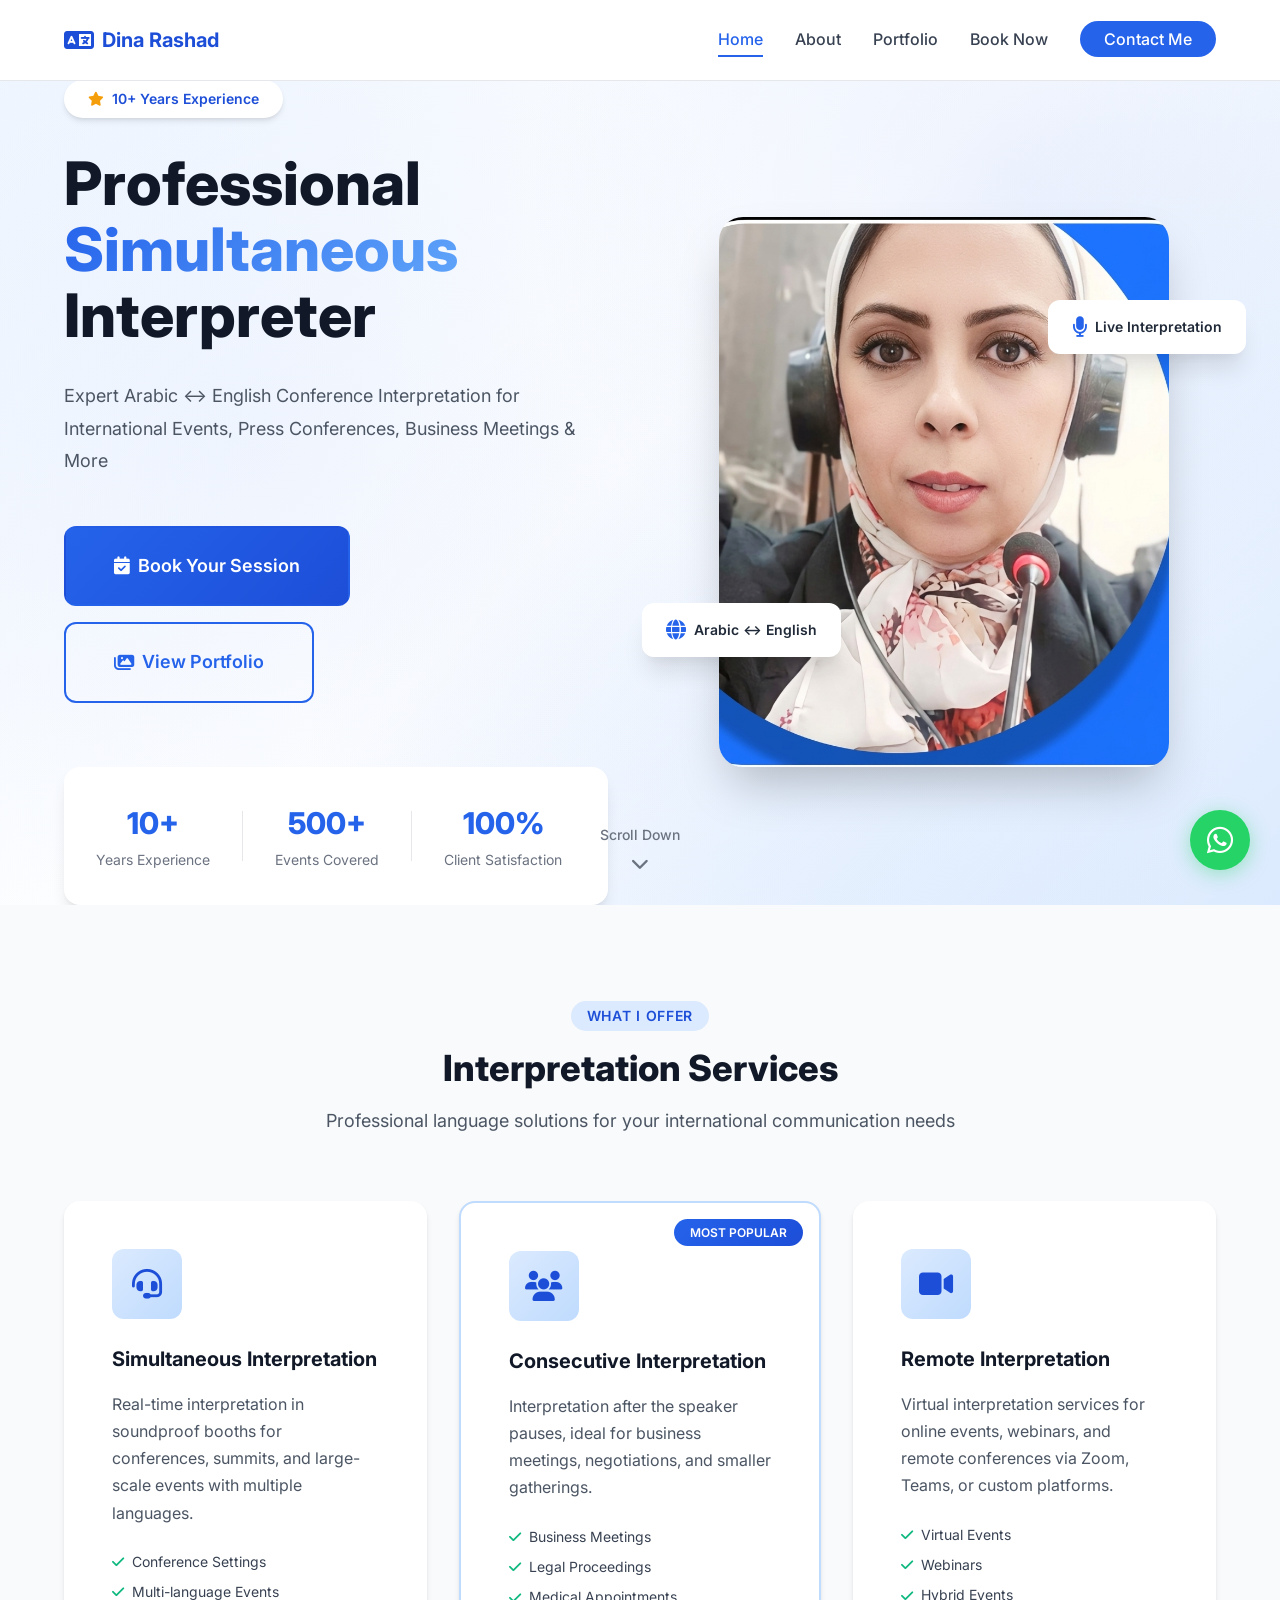
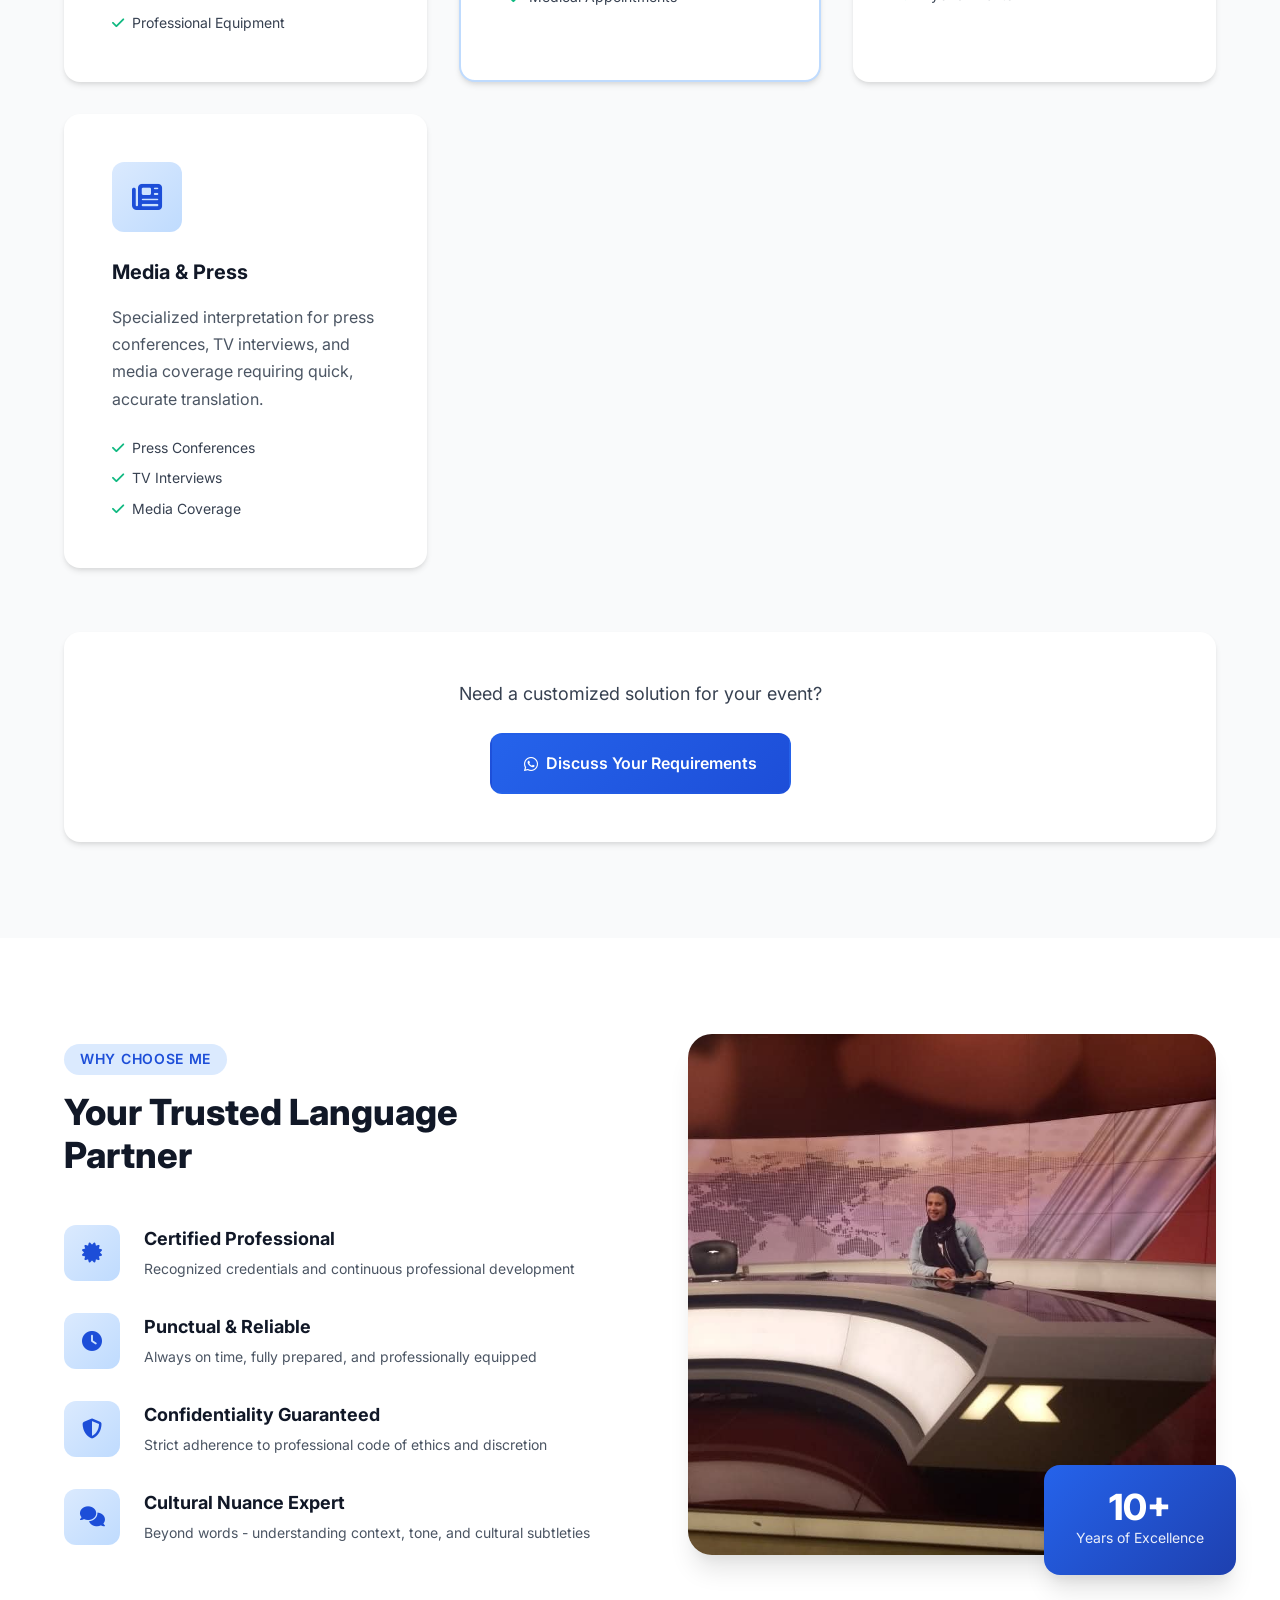
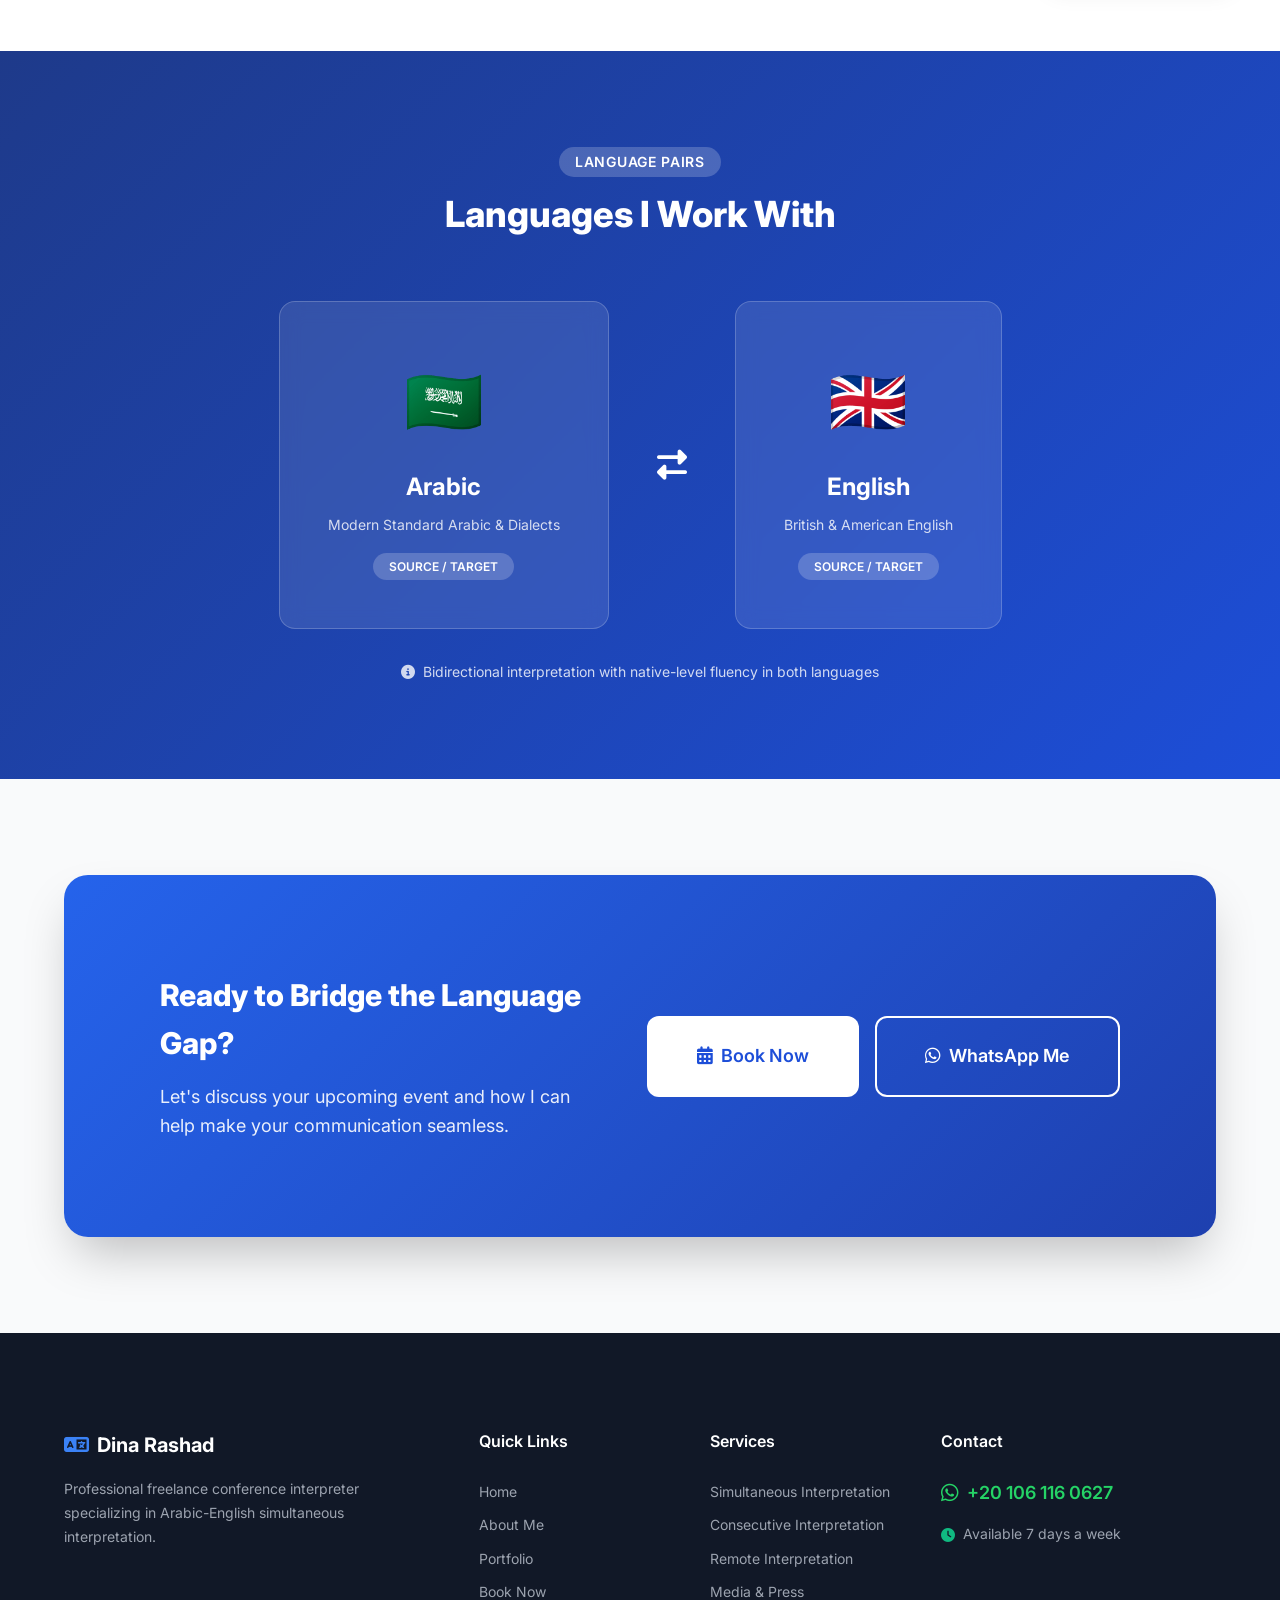
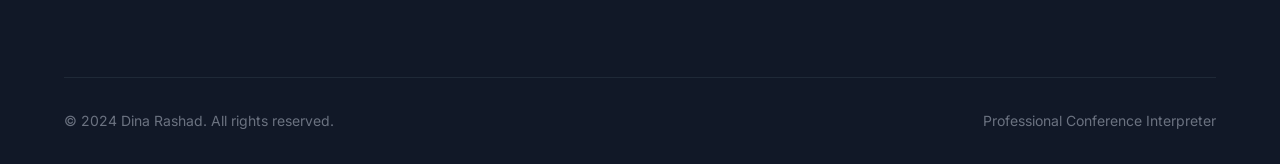
==== index.html @ a6995937 "Update index.html" ====
<!DOCTYPE html>
<html lang="en">
<head>
    <meta charset="UTF-8">
    <meta name="viewport" content="width=device-width, initial-scale=1.0">
    <title>Dina Rashad | Simultaneous Interpreter</title>
    <meta name="description" content="Professional Freelance Conference Interpreter - 10+ Years Experience in Arabic-English Simultaneous Interpretation">
    
    <meta name="theme-color" content="#2563eb">
    <meta name="apple-mobile-web-app-capable" content="yes">
    <meta name="apple-mobile-web-app-status-bar-style" content="black-translucent">
    
    <link rel="icon" type="image/png" sizes="32x32" href="images/profile.jpg">
    <link rel="apple-touch-icon" href="images/profile.jpg">
    
    <link rel="manifest" href="manifest.json">
    
    <link rel="preconnect" href="https://fonts.googleapis.com">
    <link rel="preconnect" href="https://fonts.gstatic.com" crossorigin>
    <link href="https://fonts.googleapis.com/css2?family=Inter:wght@300;400;500;600;700;800&display=swap" rel="stylesheet">
    
    <link rel="stylesheet" href="https://cdnjs.cloudflare.com/ajax/libs/font-awesome/6.4.0/css/all.min.css">
    
    <link rel="stylesheet" href="CSS/style.css">
    <link rel="stylesheet" href="CSS/responsive.css">
    <link rel="stylesheet" href="CSS/animations.css">

    <script>
        if ('serviceWorker' in navigator) {
            window.addEventListener('load', () => {
                navigator.serviceWorker.register('/sw.js')
                    .then(reg => console.log('Service Worker Registered'))
                    .catch(err => console.log('Service Worker Failed', err));
            });
        }
    </script>
</head>
<body>

    <nav class="navbar" id="navbar">
        <div class="container nav-container">
            <a href="index.html" class="nav-logo">
                <i class="fas fa-language"></i>
                <span>Dina Rashad</span>
            </a>
            
            <button class="nav-toggle" id="navToggle" aria-label="Toggle navigation">
                <span></span>
                <span></span>
                <span></span>
            </button>
            
            <ul class="nav-menu" id="navMenu">
                <li><a href="index.html" class="nav-link active">Home</a></li>
                <li><a href="about.html" class="nav-link">About</a></li>
                <li><a href="portfolio.html" class="nav-link">Portfolio</a></li>
                <li><a href="booking.html" class="nav-link">Book Now</a></li>
                <li><a href="contact.html" class="nav-link nav-cta">Contact Me</a></li>
            </ul>
        </div>
    </nav>

    <section class="hero" id="hero">
        <div class="hero-bg-overlay"></div>
        <div class="container hero-container">
            <div class="hero-content">
                <div class="hero-badge animate-fadeInUp">
                    <i class="fas fa-star"></i>
                    <span>10+ Years Experience</span>
                </div>
                
                <h1 class="hero-title animate-fadeInUp delay-1">
                    Professional <span class="highlight">Simultaneous</span> Interpreter
                </h1>
                
                <p class="hero-subtitle animate-fadeInUp delay-2">
                    Expert Arabic ↔ English Conference Interpretation for International Events, 
                    Press Conferences, Business Meetings & More
                </p>
                
                <div class="hero-buttons animate-fadeInUp delay-3">
                    <a href="booking.html" class="btn btn-primary btn-lg">
                        <i class="fas fa-calendar-check"></i>
                        Book Your Session
                    </a>
                    <a href="portfolio.html" class="btn btn-outline btn-lg">
                        <i class="fas fa-images"></i>
                        View Portfolio
                    </a>
                </div>
                
                <div class="hero-stats animate-fadeInUp delay-4">
                    <div class="stat-item">
                        <span class="stat-number">10+</span>
                        <span class="stat-label">Years Experience</span>
                    </div>
                    <div class="stat-divider"></div>
                    <div class="stat-item">
                        <span class="stat-number">500+</span>
                        <span class="stat-label">Events Covered</span>
                    </div>
                    <div class="stat-divider"></div>
                    <div class="stat-item">
                        <span class="stat-number">100%</span>
                        <span class="stat-label">Client Satisfaction</span>
                    </div>
                </div>
            </div>
            
            <div class="hero-image animate-fadeInRight">
                <div class="hero-image-wrapper">
                    <img src="images/profile.jpg" alt="Dina Rashad - Professional Interpreter" loading="eager">
                    <div class="hero-image-border"></div>
                </div>
                
                <div class="floating-card card-1">
                    <i class="fas fa-microphone"></i>
                    <span>Live Interpretation</span>
                </div>
                
                <div class="floating-card card-2">
                    <i class="fas fa-globe"></i>
                    <span>Arabic ↔ English</span>
                </div>
            </div>
        </div>
        
        <div class="hero-scroll-indicator">
            <a href="#services">
                <span>Scroll Down</span>
                <i class="fas fa-chevron-down"></i>
            </a>
        </div>
    </section>

    <section class="section services" id="services">
        <div class="container">
            <div class="section-header">
                <span class="section-tag">What I Offer</span>
                <h2 class="section-title">Interpretation Services</h2>
                <p class="section-subtitle">Professional language solutions for your international communication needs</p>
            </div>
            
            <div class="services-grid">
                <div class="service-card">
                    <div class="service-icon">
                        <i class="fas fa-headset"></i>
                    </div>
                    <h3 class="service-title">Simultaneous Interpretation</h3>
                    <p class="service-description">
                        Real-time interpretation in soundproof booths for conferences, 
                        summits, and large-scale events with multiple languages.
                    </p>
                    <ul class="service-features">
                        <li><i class="fas fa-check"></i> Conference Settings</li>
                        <li><i class="fas fa-check"></i> Multi-language Events</li>
                        <li><i class="fas fa-check"></i> Professional Equipment</li>
                    </ul>
                </div>
                
                <div class="service-card featured">
                    <div class="featured-badge">Most Popular</div>
                    <div class="service-icon">
                        <i class="fas fa-users"></i>
                    </div>
                    <h3 class="service-title">Consecutive Interpretation</h3>
                    <p class="service-description">
                        Interpretation after the speaker pauses, ideal for business meetings, 
                        negotiations, and smaller gatherings.
                    </p>
                    <ul class="service-features">
                        <li><i class="fas fa-check"></i> Business Meetings</li>
                        <li><i class="fas fa-check"></i> Legal Proceedings</li>
                        <li><i class="fas fa-check"></i> Medical Appointments</li>
                    </ul>
                </div>
                
                <div class="service-card">
                    <div class="service-icon">
                        <i class="fas fa-video"></i>
                    </div>
                    <h3 class="service-title">Remote Interpretation</h3>
                    <p class="service-description">
                        Virtual interpretation services for online events, webinars, 
                        and remote conferences via Zoom, Teams, or custom platforms.
                    </p>
                    <ul class="service-features">
                        <li><i class="fas fa-check"></i> Virtual Events</li>
                        <li><i class="fas fa-check"></i> Webinars</li>
                        <li><i class="fas fa-check"></i> Hybrid Events</li>
                    </ul>
                </div>
                
                <div class="service-card">
                    <div class="service-icon">
                        <i class="fas fa-newspaper"></i>
                    </div>
                    <h3 class="service-title">Media & Press</h3>
                    <p class="service-description">
                        Specialized interpretation for press conferences, TV interviews, 
                        and media coverage requiring quick, accurate translation.
                    </p>
                    <ul class="service-features">
                        <li><i class="fas fa-check"></i> Press Conferences</li>
                        <li><i class="fas fa-check"></i> TV Interviews</li>
                        <li><i class="fas fa-check"></i> Media Coverage</li>
                    </ul>
                </div>
            </div>
            
            <div class="services-cta">
                <p>Need a customized solution for your event?</p>
                <a href="contact.html" class="btn btn-primary">
                    <i class="fab fa-whatsapp"></i>
                    Discuss Your Requirements
                </a>
            </div>
        </div>
    </section>

    <section class="section why-me">
        <div class="container">
            <div class="why-me-grid">
                <div class="why-me-content">
                    <span class="section-tag">Why Choose Me</span>
                    <h2 class="section-title text-left">Your Trusted Language Partner</h2>
                    
                    <div class="why-me-features">
                        <div class="feature-item">
                            <div class="feature-icon">
                                <i class="fas fa-certificate"></i>
                            </div>
                            <div class="feature-text">
                                <h4>Certified Professional</h4>
                                <p>Recognized credentials and continuous professional development</p>
                            </div>
                        </div>
                        
                        <div class="feature-item">
                            <div class="feature-icon">
                                <i class="fas fa-clock"></i>
                            </div>
                            <div class="feature-text">
                                <h4>Punctual & Reliable</h4>
                                <p>Always on time, fully prepared, and professionally equipped</p>
                            </div>
                        </div>
                        
                        <div class="feature-item">
                            <div class="feature-icon">
                                <i class="fas fa-shield-alt"></i>
                            </div>
                            <div class="feature-text">
                                <h4>Confidentiality Guaranteed</h4>
                                <p>Strict adherence to professional code of ethics and discretion</p>
                            </div>
                        </div>
                        
                        <div class="feature-item">
                            <div class="feature-icon">
                                <i class="fas fa-comments"></i>
                            </div>
                            <div class="feature-text">
                                <h4>Cultural Nuance Expert</h4>
                                <p>Beyond words - understanding context, tone, and cultural subtleties</p>
                            </div>
                        </div>
                    </div>
                </div>
                
                <div class="why-me-image">
                    <img src="images/hero-bg.jpg" alt="Professional interpretation in action" loading="lazy">
                    <div class="experience-badge">
                        <span class="years">10+</span>
                        <span class="text">Years of Excellence</span>
                    </div>
                </div>
            </div>
        </div>
    </section>

    <section class="section languages">
        <div class="container">
            <div class="section-header">
                <span class="section-tag">Language Pairs</span>
                <h2 class="section-title">Languages I Work With</h2>
            </div>
            
            <div class="languages-showcase">
                <div class="language-card primary">
                    <div class="language-flag">🇸🇦</div>
                    <h3>Arabic</h3>
                    <p>Modern Standard Arabic & Dialects</p>
                    <span class="language-direction">Source / Target</span>
                </div>
                
                <div class="language-arrow">
                    <i class="fas fa-exchange-alt"></i>
                </div>
                
                <div class="language-card secondary">
                    <div class="language-flag">🇬🇧</div>
                    <h3>English</h3>
                    <p>British & American English</p>
                    <span class="language-direction">Source / Target</span>
                </div>
            </div>
            
            <p class="languages-note">
                <i class="fas fa-info-circle"></i>
                Bidirectional interpretation with native-level fluency in both languages
            </p>
        </div>
    </section>

    <section class="section cta-section">
        <div class="container">
            <div class="cta-box">
                <div class="cta-content">
                    <h2>Ready to Bridge the Language Gap?</h2>
                    <p>Let's discuss your upcoming event and how I can help make your communication seamless.</p>
                </div>
                <div class="cta-buttons">
                    <a href="booking.html" class="btn btn-white btn-lg">
                        <i class="fas fa-calendar-alt"></i>
                        Book Now
                    </a>
                    <a href="https://wa.me/201011160627" class="btn btn-outline-white btn-lg" target="_blank" rel="noopener">
                        <i class="fab fa-whatsapp"></i>
                        WhatsApp Me
                    </a>
                </div>
            </div>
        </div>
    </section>

    <footer class="footer">
        <div class="container">
            <div class="footer-grid">
                <div class="footer-brand">
                    <a href="index.html" class="footer-logo">
                        <i class="fas fa-language"></i>
                        <span>Dina Rashad</span>
                    </a>
                    <p class="footer-description">
                        Professional freelance conference interpreter specializing in 
                        Arabic-English simultaneous interpretation.
                    </p>
                </div>
                
                <div class="footer-links">
                    <h4>Quick Links</h4>
                    <ul>
                        <li><a href="index.html">Home</a></li>
                        <li><a href="about.html">About Me</a></li>
                        <li><a href="portfolio.html">Portfolio</a></li>
                        <li><a href="booking.html">Book Now</a></li>
                        <li>
                            <button id="pwa-install-btn" style="display:none; cursor:pointer; background:none; border:none; color:inherit; font:inherit; padding:0; text-align:left;">
                                <i class="fas fa-download"></i> تثبيت التطبيق
                            </button>
                        </li>
                    </ul>
                </div>

                <div class="footer-services">
                    <h4>Services</h4>
                    <ul>
                        <li><a href="booking.html">Simultaneous Interpretation</a></li>
                        <li><a href="booking.html">Consecutive Interpretation</a></li>
                        <li><a href="booking.html">Remote Interpretation</a></li>
                        <li><a href="booking.html">Media & Press</a></li>
                    </ul>
                </div>
                
                <div class="footer-contact">
                    <h4>Contact</h4>
                    <a href="https://wa.me/201011160627" class="footer-whatsapp" target="_blank" rel="noopener">
                        <i class="fab fa-whatsapp"></i>
                        <span>+20 106 116 0627</span>
                    </a>
                    <p class="availability">
                        <i class="fas fa-clock"></i>
                        Available 7 days a week
                    </p>
                </div>
            </div>
            
            <div class="footer-bottom">
                <p>&copy; 2024 Dina Rashad. All rights reserved.</p>
                <p class="footer-credit">Professional Conference Interpreter</p>
            </div>
        </div>
    </footer>

    <a href="https://wa.me/201011160627?text=Hi%20Dina%2C%20I'm%20interested%20in%20your%20interpretation%20services" 
       class="whatsapp-float" 
       target="_blank" 
       rel="noopener"
       aria-label="Contact on WhatsApp">
         <i class="fab fa-whatsapp"></i>
    </a>

    <script src="Js/main.js"></script>
    <script src="Js/pwa.js"></script>
    
    <script>
        let deferredPrompt;
        const installBtn = document.getElementById('pwa-install-btn');

        window.addEventListener('beforeinstallprompt', (e) => {
            // منع ظهور الرسالة التلقائية
            e.preventDefault();
            deferredPrompt = e;
            // إظهار زرار التثبيت في الفوتر
            if (installBtn) {
                installBtn.style.display = 'block';
            }
        });

        if (installBtn) {
            installBtn.addEventListener('click', async () => {
                if (deferredPrompt) {
                    deferredPrompt.prompt();
                    const { outcome } = await deferredPrompt.userChoice;
                    console.log(`User response: ${outcome}`);
                    deferredPrompt = null;
                    installBtn.style.display = 'none';
                }
            });
        }

        // إخفاء الزرار لو تم تثبيت التطبيق بالفعل
        window.addEventListener('appinstalled', () => {
            if (installBtn) installBtn.style.display = 'none';
            deferredPrompt = null;
        });
    </script>
</body>
</html>
---- CSS/style.css ----
/* ===================================
   DINA RASHAD - INTERPRETER PWA
   Main Stylesheet
   =================================== */

/* ---------- CSS Variables ---------- */
:root {
    /* Primary Colors */
    --primary-50: #eff6ff;
    --primary-100: #dbeafe;
    --primary-200: #bfdbfe;
    --primary-300: #93c5fd;
    --primary-400: #60a5fa;
    --primary-500: #3b82f6;
    --primary-600: #2563eb;
    --primary-700: #1d4ed8;
    --primary-800: #1e40af;
    --primary-900: #1e3a8a;
    
    /* Neutral Colors */
    --white: #ffffff;
    --gray-50: #f9fafb;
    --gray-100: #f3f4f6;
    --gray-200: #e5e7eb;
    --gray-300: #d1d5db;
    --gray-400: #9ca3af;
    --gray-500: #6b7280;
    --gray-600: #4b5563;
    --gray-700: #374151;
    --gray-800: #1f2937;
    --gray-900: #111827;
    
    /* Accent Colors */
    --success: #10b981;
    --warning: #f59e0b;
    --error: #ef4444;
    --whatsapp: #25D366;
    
    /* Typography */
    --font-family: 'Inter', -apple-system, BlinkMacSystemFont, 'Segoe UI', Roboto, sans-serif;
    --font-size-xs: 0.75rem;
    --font-size-sm: 0.875rem;
    --font-size-base: 1rem;
    --font-size-lg: 1.125rem;
    --font-size-xl: 1.25rem;
    --font-size-2xl: 1.5rem;
    --font-size-3xl: 1.875rem;
    --font-size-4xl: 2.25rem;
    --font-size-5xl: 3rem;
    --font-size-6xl: 3.75rem;
    
    /* Spacing */
    --spacing-xs: 0.25rem;
    --spacing-sm: 0.5rem;
    --spacing-md: 1rem;
    --spacing-lg: 1.5rem;
    --spacing-xl: 2rem;
    --spacing-2xl: 3rem;
    --spacing-3xl: 4rem;
    --spacing-4xl: 6rem;
    
    /* Border Radius */
    --radius-sm: 0.25rem;
    --radius-md: 0.5rem;
    --radius-lg: 0.75rem;
    --radius-xl: 1rem;
    --radius-2xl: 1.5rem;
    --radius-full: 9999px;
    
    /* Shadows */
    --shadow-sm: 0 1px 2px 0 rgba(0, 0, 0, 0.05);
    --shadow-md: 0 4px 6px -1px rgba(0, 0, 0, 0.1), 0 2px 4px -1px rgba(0, 0, 0, 0.06);
    --shadow-lg: 0 10px 15px -3px rgba(0, 0, 0, 0.1), 0 4px 6px -2px rgba(0, 0, 0, 0.05);
    --shadow-xl: 0 20px 25px -5px rgba(0, 0, 0, 0.1), 0 10px 10px -5px rgba(0, 0, 0, 0.04);
    --shadow-2xl: 0 25px 50px -12px rgba(0, 0, 0, 0.25);
    
    /* Transitions */
    --transition-fast: 150ms ease;
    --transition-base: 300ms ease;
    --transition-slow: 500ms ease;
}

/* ---------- Reset & Base Styles ---------- */
*,
*::before,
*::after {
    margin: 0;
    padding: 0;
    box-sizing: border-box;
}

html {
    scroll-behavior: smooth;
    font-size: 16px;
    -webkit-text-size-adjust: 100%;
}

body {
    font-family: var(--font-family);
    font-size: var(--font-size-base);
    line-height: 1.6;
    color: var(--gray-800);
    background-color: var(--white);
    overflow-x: hidden;
    -webkit-font-smoothing: antialiased;
    -moz-osx-font-smoothing: grayscale;
}

img {
    max-width: 100%;
    height: auto;
    display: block;
}

a {
    text-decoration: none;
    color: inherit;
    transition: color var(--transition-fast);
}

ul, ol {
    list-style: none;
}

button {
    font-family: inherit;
    cursor: pointer;
    border: none;
    background: none;
}

/* ---------- Container ---------- */
.container {
    width: 100%;
    max-width: 1200px;
    margin: 0 auto;
    padding: 0 var(--spacing-lg);
}

/* ---------- Section Base ---------- */
.section {
    padding: var(--spacing-4xl) 0;
}

.section-header {
    text-align: center;
    max-width: 700px;
    margin: 0 auto var(--spacing-3xl);
}

.section-tag {
    display: inline-block;
    background: var(--primary-100);
    color: var(--primary-700);
    padding: var(--spacing-xs) var(--spacing-md);
    border-radius: var(--radius-full);
    font-size: var(--font-size-sm);
    font-weight: 600;
    text-transform: uppercase;
    letter-spacing: 0.05em;
    margin-bottom: var(--spacing-md);
}

.section-title {
    font-size: var(--font-size-4xl);
    font-weight: 800;
    color: var(--gray-900);
    line-height: 1.2;
    margin-bottom: var(--spacing-md);
}

.section-subtitle {
    font-size: var(--font-size-lg);
    color: var(--gray-600);
    line-height: 1.7;
}

.section-title.text-left {
    text-align: left;
}

/* ---------- Buttons ---------- */
.btn {
    display: inline-flex;
    align-items: center;
    justify-content: center;
    gap: var(--spacing-sm);
    padding: var(--spacing-md) var(--spacing-xl);
    border-radius: var(--radius-lg);
    font-weight: 600;
    font-size: var(--font-size-base);
    transition: all var(--transition-base);
    cursor: pointer;
    border: 2px solid transparent;
}

.btn:hover {
    transform: translateY(-2px);
    box-shadow: var(--shadow-lg);
}

.btn-primary {
    background: linear-gradient(135deg, var(--primary-600), var(--primary-700));
    color: var(--white);
}

.btn-primary:hover {
    background: linear-gradient(135deg, var(--primary-700), var(--primary-800));
}

.btn-outline {
    background: transparent;
    border-color: var(--primary-600);
    color: var(--primary-600);
}

.btn-outline:hover {
    background: var(--primary-600);
    color: var(--white);
}

.btn-white {
    background: var(--white);
    color: var(--primary-700);
}

.btn-white:hover {
    background: var(--gray-50);
}

.btn-outline-white {
    background: transparent;
    border-color: var(--white);
    color: var(--white);
}

.btn-outline-white:hover {
    background: var(--white);
    color: var(--primary-700);
}

.btn-lg {
    padding: var(--spacing-lg) var(--spacing-2xl);
    font-size: var(--font-size-lg);
}

/* ===================================
   NAVIGATION
   =================================== */
.navbar {
    position: fixed;
    top: 0;
    left: 0;
    right: 0;
    z-index: 1000;
    background: rgba(255, 255, 255, 0.95);
    backdrop-filter: blur(10px);
    border-bottom: 1px solid var(--gray-200);
    transition: all var(--transition-base);
}

.navbar.scrolled {
    box-shadow: var(--shadow-md);
}

.nav-container {
    display: flex;
    align-items: center;
    justify-content: space-between;
    height: 80px;
}

.nav-logo {
    display: flex;
    align-items: center;
    gap: var(--spacing-sm);
    font-size: var(--font-size-xl);
    font-weight: 700;
    color: var(--primary-700);
}

.nav-logo i {
    font-size: var(--font-size-2xl);
}

.nav-menu {
    display: flex;
    align-items: center;
    gap: var(--spacing-xl);
}

.nav-link {
    font-weight: 500;
    color: var(--gray-700);
    position: relative;
    padding: var(--spacing-sm) 0;
}

.nav-link::after {
    content: '';
    position: absolute;
    bottom: 0;
    left: 0;
    width: 0;
    height: 2px;
    background: var(--primary-600);
    transition: width var(--transition-base);
}

.nav-link:hover,
.nav-link.active {
    color: var(--primary-600);
}

.nav-link:hover::after,
.nav-link.active::after {
    width: 100%;
}

.nav-cta {
    background: var(--primary-600);
    color: var(--white) !important;
    padding: var(--spacing-sm) var(--spacing-lg);
    border-radius: var(--radius-full);
}

.nav-cta::after {
    display: none;
}

.nav-cta:hover {
    background: var(--primary-700);
}

.nav-toggle {
    display: none;
    flex-direction: column;
    gap: 5px;
    padding: var(--spacing-sm);
}

.nav-toggle span {
    width: 25px;
    height: 3px;
    background: var(--gray-800);
    border-radius: var(--radius-full);
    transition: all var(--transition-base);
}

/* ===================================
   HERO SECTION
   =================================== */
.hero {
    position: relative;
    min-height: 100vh;
    display: flex;
    align-items: center;
    padding-top: 80px;
    background: linear-gradient(135deg, var(--primary-50) 0%, var(--white) 50%, var(--primary-100) 100%);
    overflow: hidden;
}

.hero-bg-overlay {
    position: absolute;
    top: 0;
    left: 0;
    right: 0;
    bottom: 0;
    background: 
        radial-gradient(circle at 20% 50%, rgba(37, 99, 235, 0.05) 0%, transparent 50%),
        radial-gradient(circle at 80% 20%, rgba(37, 99, 235, 0.08) 0%, transparent 40%),
        radial-gradient(circle at 60% 80%, rgba(59, 130, 246, 0.05) 0%, transparent 45%);
    pointer-events: none;
}

.hero-container {
    display: grid;
    grid-template-columns: 1fr 1fr;
    gap: var(--spacing-3xl);
    align-items: center;
    position: relative;
    z-index: 1;
}

.hero-badge {
    display: inline-flex;
    align-items: center;
    gap: var(--spacing-sm);
    background: var(--white);
    padding: var(--spacing-sm) var(--spacing-lg);
    border-radius: var(--radius-full);
    box-shadow: var(--shadow-md);
    font-size: var(--font-size-sm);
    font-weight: 600;
    color: var(--primary-700);
    margin-bottom: var(--spacing-xl);
}

.hero-badge i {
    color: var(--warning);
}

.hero-title {
    font-size: clamp(2.5rem, 5vw, var(--font-size-6xl));
    font-weight: 800;
    line-height: 1.1;
    color: var(--gray-900);
    margin-bottom: var(--spacing-xl);
}

.hero-title .highlight {
    background: linear-gradient(135deg, var(--primary-600), var(--primary-400));
    -webkit-background-clip: text;
    -webkit-text-fill-color: transparent;
    background-clip: text;
}

.hero-subtitle {
    font-size: var(--font-size-lg);
    color: var(--gray-600);
    line-height: 1.8;
    margin-bottom: var(--spacing-2xl);
    max-width: 540px;
}

.hero-buttons {
    display: flex;
    gap: var(--spacing-md);
    margin-bottom: var(--spacing-3xl);
    flex-wrap: wrap;
}

.hero-stats {
    display: flex;
    align-items: center;
    gap: var(--spacing-xl);
    padding: var(--spacing-xl);
    background: var(--white);
    border-radius: var(--radius-xl);
    box-shadow: var(--shadow-lg);
}

.stat-item {
    text-align: center;
}

.stat-number {
    display: block;
    font-size: var(--font-size-3xl);
    font-weight: 800;
    color: var(--primary-600);
}

.stat-label {
    font-size: var(--font-size-sm);
    color: var(--gray-500);
}

.stat-divider {
    width: 1px;
    height: 50px;
    background: var(--gray-200);
}

/* Hero Image */
.hero-image {
    position: relative;
    display: flex;
    justify-content: center;
}

.hero-image-wrapper {
    position: relative;
    width: 450px;
    height: 550px;
    border-radius: var(--radius-2xl);
    overflow: hidden;
    box-shadow: var(--shadow-2xl);
}

.hero-image-wrapper img {
    width: 100%;
    height: 100%;
    object-fit: cover;
}

.hero-image-border {
    position: absolute;
    top: 20px;
    left: 20px;
    right: -20px;
    bottom: -20px;
    border: 3px solid var(--primary-200);
    border-radius: var(--radius-2xl);
    z-index: -1;
}

.floating-card {
    position: absolute;
    background: var(--white);
    padding: var(--spacing-md) var(--spacing-lg);
    border-radius: var(--radius-lg);
    box-shadow: var(--shadow-xl);
    display: flex;
    align-items: center;
    gap: var(--spacing-sm);
    font-weight: 600;
    font-size: var(--font-size-sm);
    animation: float 3s ease-in-out infinite;
}

.floating-card i {
    font-size: var(--font-size-xl);
    color: var(--primary-600);
}

.card-1 {
    top: 15%;
    right: -30px;
    animation-delay: 0s;
}

.card-2 {
    bottom: 20%;
    left: -30px;
    animation-delay: 1.5s;
}

@keyframes float {
    0%, 100% { transform: translateY(0); }
    50% { transform: translateY(-15px); }
}

/* Hero Scroll Indicator */
.hero-scroll-indicator {
    position: absolute;
    bottom: var(--spacing-xl);
    left: 50%;
    transform: translateX(-50%);
    z-index: 2;
}

.hero-scroll-indicator a {
    display: flex;
    flex-direction: column;
    align-items: center;
    gap: var(--spacing-sm);
    color: var(--gray-500);
    font-size: var(--font-size-sm);
    font-weight: 500;
    animation: bounce 2s infinite;
}

.hero-scroll-indicator i {
    font-size: var(--font-size-lg);
}

@keyframes bounce {
    0%, 20%, 50%, 80%, 100% { transform: translateY(0); }
    40% { transform: translateY(-10px); }
    60% { transform: translateY(-5px); }
}

/* ===================================
   SERVICES SECTION
   =================================== */
.services {
    background: var(--gray-50);
}

.services-grid {
    display: grid;
    grid-template-columns: repeat(auto-fit, minmax(280px, 1fr));
    gap: var(--spacing-xl);
    margin-bottom: var(--spacing-3xl);
}

.service-card {
    background: var(--white);
    padding: var(--spacing-2xl);
    border-radius: var(--radius-xl);
    box-shadow: var(--shadow-md);
    transition: all var(--transition-base);
    position: relative;
    overflow: hidden;
}

.service-card::before {
    content: '';
    position: absolute;
    top: 0;
    left: 0;
    right: 0;
    height: 4px;
    background: linear-gradient(90deg, var(--primary-500), var(--primary-700));
    transform: scaleX(0);
    transform-origin: left;
    transition: transform var(--transition-base);
}

.service-card:hover {
    transform: translateY(-8px);
    box-shadow: var(--shadow-xl);
}

.service-card:hover::before {
    transform: scaleX(1);
}

.service-card.featured {
    border: 2px solid var(--primary-200);
}

.featured-badge {
    position: absolute;
    top: var(--spacing-md);
    right: var(--spacing-md);
    background: linear-gradient(135deg, var(--primary-600), var(--primary-700));
    color: var(--white);
    padding: var(--spacing-xs) var(--spacing-md);
    border-radius: var(--radius-full);
    font-size: var(--font-size-xs);
    font-weight: 600;
    text-transform: uppercase;
}

.service-icon {
    width: 70px;
    height: 70px;
    background: linear-gradient(135deg, var(--primary-100), var(--primary-200));
    border-radius: var(--radius-lg);
    display: flex;
    align-items: center;
    justify-content: center;
    margin-bottom: var(--spacing-lg);
}

.service-icon i {
    font-size: var(--font-size-3xl);
    color: var(--primary-700);
}

.service-title {
    font-size: var(--font-size-xl);
    font-weight: 700;
    color: var(--gray-900);
    margin-bottom: var(--spacing-md);
}

.service-description {
    color: var(--gray-600);
    margin-bottom: var(--spacing-lg);
    line-height: 1.7;
}

.service-features {
    display: flex;
    flex-direction: column;
    gap: var(--spacing-sm);
}

.service-features li {
    display: flex;
    align-items: center;
    gap: var(--spacing-sm);
    color: var(--gray-700);
    font-size: var(--font-size-sm);
}

.service-features li i {
    color: var(--success);
    font-size: var(--font-size-sm);
}

.services-cta {
    text-align: center;
    padding: var(--spacing-2xl);
    background: var(--white);
    border-radius: var(--radius-xl);
    box-shadow: var(--shadow-md);
}

.services-cta p {
    font-size: var(--font-size-lg);
    color: var(--gray-700);
    margin-bottom: var(--spacing-lg);
}

/* ===================================
   WHY CHOOSE ME SECTION
   =================================== */
.why-me {
    background: var(--white);
}

.why-me-grid {
    display: grid;
    grid-template-columns: 1fr 1fr;
    gap: var(--spacing-4xl);
    align-items: center;
}

.why-me-features {
    display: flex;
    flex-direction: column;
    gap: var(--spacing-xl);
    margin-top: var(--spacing-2xl);
}

.feature-item {
    display: flex;
    gap: var(--spacing-lg);
    align-items: flex-start;
}

.feature-icon {
    width: 56px;
    height: 56px;
    min-width: 56px;
    background: linear-gradient(135deg, var(--primary-100), var(--primary-200));
    border-radius: var(--radius-lg);
    display: flex;
    align-items: center;
    justify-content: center;
}

.feature-icon i {
    font-size: var(--font-size-xl);
    color: var(--primary-700);
}

.feature-text h4 {
    font-size: var(--font-size-lg);
    font-weight: 700;
    color: var(--gray-900);
    margin-bottom: var(--spacing-xs);
}

.feature-text p {
    color: var(--gray-600);
    font-size: var(--font-size-sm);
}

.why-me-image {
    position: relative;
}

.why-me-image img {
    border-radius: var(--radius-2xl);
    box-shadow: var(--shadow-xl);
}

.experience-badge {
    position: absolute;
    bottom: -20px;
    right: -20px;
    background: linear-gradient(135deg, var(--primary-600), var(--primary-800));
    color: var(--white);
    padding: var(--spacing-lg) var(--spacing-xl);
    border-radius: var(--radius-xl);
    text-align: center;
    box-shadow: var(--shadow-xl);
}

.experience-badge .years {
    display: block;
    font-size: var(--font-size-4xl);
    font-weight: 800;
    line-height: 1;
}

.experience-badge .text {
    font-size: var(--font-size-sm);
    opacity: 0.9;
}

/* ===================================
   LANGUAGES SECTION
   =================================== */
.languages {
    background: linear-gradient(135deg, var(--primary-900), var(--primary-700));
    color: var(--white);
}

.languages .section-tag {
    background: rgba(255, 255, 255, 0.2);
    color: var(--white);
}

.languages .section-title {
    color: var(--white);
}

.languages-showcase {
    display: flex;
    align-items: center;
    justify-content: center;
    gap: var(--spacing-2xl);
    margin-bottom: var(--spacing-xl);
    flex-wrap: wrap;
}

.language-card {
    background: rgba(255, 255, 255, 0.1);
    backdrop-filter: blur(10px);
    border: 1px solid rgba(255, 255, 255, 0.2);
    padding: var(--spacing-2xl);
    border-radius: var(--radius-xl);
    text-align: center;
    min-width: 220px;
    transition: all var(--transition-base);
}

.language-card:hover {
    background: rgba(255, 255, 255, 0.15);
    transform: translateY(-5px);
}

.language-flag {
    font-size: 4rem;
    margin-bottom: var(--spacing-md);
}

.language-card h3 {
    font-size: var(--font-size-2xl);
    font-weight: 700;
    margin-bottom: var(--spacing-sm);
}

.language-card p {
    opacity: 0.8;
    font-size: var(--font-size-sm);
    margin-bottom: var(--spacing-md);
}

.language-direction {
    display: inline-block;
    background: rgba(255, 255, 255, 0.2);
    padding: var(--spacing-xs) var(--spacing-md);
    border-radius: var(--radius-full);
    font-size: var(--font-size-xs);
    font-weight: 600;
    text-transform: uppercase;
}

.language-arrow {
    font-size: var(--font-size-3xl);
    color: var(--white);
    animation: pulse 2s infinite;
}

@keyframes pulse {
    0%, 100% { opacity: 1; transform: scale(1); }
    50% { opacity: 0.7; transform: scale(1.1); }
}

.languages-note {
    text-align: center;
    opacity: 0.8;
    font-size: var(--font-size-sm);
    display: flex;
    align-items: center;
    justify-content: center;
    gap: var(--spacing-sm);
}

/* ===================================
   CTA SECTION
   =================================== */
.cta-section {
    background: var(--gray-50);
}

.cta-box {
    background: linear-gradient(135deg, var(--primary-600), var(--primary-800));
    border-radius: var(--radius-2xl);
    padding: var(--spacing-4xl);
    display: flex;
    align-items: center;
    justify-content: space-between;
    gap: var(--spacing-2xl);
    box-shadow: var(--shadow-2xl);
}

.cta-content h2 {
    font-size: var(--font-size-3xl);
    font-weight: 800;
    color: var(--white);
    margin-bottom: var(--spacing-md);
}

.cta-content p {
    color: rgba(255, 255, 255, 0.9);
    font-size: var(--font-size-lg);
}

.cta-buttons {
    display: flex;
    gap: var(--spacing-md);
    flex-shrink: 0;
}

/* ===================================
   RECOMMENDATIONS SECTION
   =================================== */
.recommendations-section { 
    margin-bottom: var(--spacing-2xl); 
}

.recommendations-section h3 {
    font-size: var(--font-size-2xl);
    font-weight: 700;
    color: var(--gray-900);
    margin-bottom: var(--spacing-lg);
}

.recommendation-card {
    background: var(--white);
    border-radius: var(--radius-xl);
    box-shadow: var(--shadow-md);
    overflow: hidden;
    transition: all var(--transition-base);
    cursor: pointer;
}

.recommendation-card:hover { 
    box-shadow: var(--shadow-xl); 
    transform: translateY(-4px); 
}

.recommendation-img-wrap {
    position: relative;
    overflow: hidden;
    max-height: 500px;
}

.recommendation-img-wrap img {
    width: 100%;
    height: 100%;
    object-fit: contain;
    background: var(--gray-100);
    display: block;
}

.recommendation-card.expanded .recommendation-img-wrap {
    max-height: none;
}

.recommendation-toggle {
    display: flex;
    align-items: center;
    justify-content: center;
    gap: var(--spacing-sm);
    padding: var(--spacing-md);
    background: var(--gray-50);
    font-size: var(--font-size-sm);
    font-weight: 600;
    color: var(--primary-600);
    border: none;
    cursor: pointer;
    transition: all var(--transition-base);
    width: 100%;
}

.recommendation-toggle:hover {
    background: var(--primary-50);
    color: var(--primary-700);
}

.recommendation-toggle i {
    transition: transform var(--transition-base);
}

.recommendation-card.expanded .recommendation-toggle i {
    transform: rotate(180deg);
}

.recommendation-source {
    padding: var(--spacing-lg);
    border-top: 1px solid var(--gray-100);
}

.recommendation-source strong {
    display: block;
    color: var(--gray-900);
    font-size: var(--font-size-base);
    margin-bottom: var(--spacing-xs);
}

.recommendation-source span {
    font-size: var(--font-size-sm);
    color: var(--gray-500);
    line-height: 1.6;
}

.recommendation-source .source-badge {
    display: inline-flex;
    align-items: center;
    gap: var(--spacing-xs);
    margin-top: var(--spacing-sm);
    padding: 4px 12px;
    background: var(--primary-100);
    color: var(--primary-700);
    border-radius: 20px;
    font-size: var(--font-size-xs);
    font-weight: 600;
}

/* ===================================
   FOOTER
   =================================== */
.footer {
    background: var(--gray-900);
    color: var(--gray-300);
    padding: var(--spacing-4xl) 0 var(--spacing-xl);
}

.footer-grid {
    display: grid;
    grid-template-columns: 2fr 1fr 1fr 1.5fr;
    gap: var(--spacing-2xl);
    margin-bottom: var(--spacing-3xl);
}

.footer-logo {
    display: flex;
    align-items: center;
    gap: var(--spacing-sm);
    font-size: var(--font-size-xl);
    font-weight: 700;
    color: var(--white);
    margin-bottom: var(--spacing-md);
}

.footer-logo i {
    color: var(--primary-500);
}

.footer-description {
    color: var(--gray-400);
    line-height: 1.7;
    font-size: var(--font-size-sm);
}

.footer-links h4,
.footer-services h4,
.footer-contact h4 {
    color: var(--white);
    font-size: var(--font-size-base);
    font-weight: 600;
    margin-bottom: var(--spacing-lg);
}

.footer-links ul li,
.footer-services ul li {
    margin-bottom: var(--spacing-sm);
}

.footer-links ul li a,
.footer-services ul li a {
    color: var(--gray-400);
    font-size: var(--font-size-sm);
    transition: color var(--transition-fast);
}

.footer-links ul li a:hover,
.footer-services ul li a:hover {
    color: var(--primary-400);
}

.footer-whatsapp {
    display: flex;
    align-items: center;
    gap: var(--spacing-sm);
    color: var(--whatsapp);
    font-weight: 600;
    font-size: var(--font-size-lg);
    margin-bottom: var(--spacing-md);
}

.footer-whatsapp i {
    font-size: var(--font-size-xl);
}

.availability {
    display: flex;
    align-items: center;
    gap: var(--spacing-sm);
    color: var(--gray-400);
    font-size: var(--font-size-sm);
}

.availability i {
    color: var(--success);
}

.footer-bottom {
    border-top: 1px solid var(--gray-800);
    padding-top: var(--spacing-xl);
    display: flex;
    justify-content: space-between;
    align-items: center;
    font-size: var(--font-size-sm);
    color: var(--gray-500);
}

/* ===================================
   WHATSAPP FLOATING BUTTON
   =================================== */
.whatsapp-float {
    position: fixed;
    bottom: 30px;
    right: 30px;
    width: 60px;
    height: 60px;
    background: var(--whatsapp);
    color: var(--white);
    border-radius: 50%;
    display: flex;
    align-items: center;
    justify-content: center;
    font-size: 30px;
    box-shadow: 0 4px 20px rgba(37, 211, 102, 0.4);
    z-index: 999;
    transition: all var(--transition-base);
    animation: whatsapp-pulse 2s infinite;
}

.whatsapp-float:hover {
    transform: scale(1.1);
    box-shadow: 0 6px 25px rgba(37, 211, 102, 0.5);
}

@keyframes whatsapp-pulse {
    0% { box-shadow: 0 4px 20px rgba(37, 211, 102, 0.4); }
    50% { box-shadow: 0 4px 30px rgba(37, 211, 102, 0.6); }
    100% { box-shadow: 0 4px 20px rgba(37, 211, 102, 0.4); }
}

/* ===================================
   UTILITY CLASSES
   =================================== */
.text-center { text-align: center; }
.text-left { text-align: left; }
.text-right { text-align: right; }

.mt-1 { margin-top: var(--spacing-md); }
.mt-2 { margin-top: var(--spacing-xl); }
.mt-3 { margin-top: var(--spacing-2xl); }
.mb-1 { margin-bottom: var(--spacing-md); }
.mb-2 { margin-bottom: var(--spacing-xl); }
.mb-3 { margin-bottom: var(--spacing-2xl); }

/* ===================================
   PWA INSTALL BUTTON STYLE
   =================================== */
#pwa-install-btn {
    display: none; 
    background-color: #c5a059; 
    color: #ffffff;
    border: none;
    padding: 10px 22px;
    border-radius: 5px;
    cursor: pointer;
    font-family: inherit; 
    font-size: 14px;
    font-weight: 600;
    margin-top: 15px;
    transition: all 0.3s ease;
    box-shadow: 0 4px 6px rgba(0, 0, 0, 0.1);
    text-transform: uppercase;
    letter-spacing: 0.5px;
}

#pwa-install-btn:hover {
    background-color: #a38448; 
    transform: translateY(-2px);
    box-shadow: 0 6px 12px rgba(0, 0, 0, 0.15);
}

#pwa-install-btn i {
    margin-right: 8px; 
}
---- CSS/responsive.css ----
/* ===================================
   DINA RASHAD - INTERPRETER PWA
   Responsive Stylesheet
   =================================== */

/* ---------- Tablet (max-width: 1024px) ---------- */
@media screen and (max-width: 1024px) {
    .container {
        padding: 0 var(--spacing-lg);
    }
    
    .hero-container {
        grid-template-columns: 1fr;
        text-align: center;
        gap: var(--spacing-2xl);
    }
    
    .hero-content {
        order: 1;
    }
    
    .hero-image {
        order: 0;
    }
    
    .hero-subtitle {
        margin-left: auto;
        margin-right: auto;
    }
    
    .hero-buttons {
        justify-content: center;
    }
    
    .hero-stats {
        justify-content: center;
    }
    
    .hero-image-wrapper {
        width: 350px;
        height: 420px;
        margin: 0 auto;
    }
    
    .card-1 {
        right: 0;
    }
    
    .card-2 {
        left: 0;
    }
    
    .why-me-grid {
        grid-template-columns: 1fr;
        gap: var(--spacing-2xl);
    }
    
    .why-me-image {
        max-width: 500px;
        margin: 0 auto;
    }
    
    .experience-badge {
        right: 20px;
        bottom: -15px;
    }
    
    .footer-grid {
        grid-template-columns: repeat(2, 1fr);
    }
}

/* ---------- Mobile Large (max-width: 768px) ---------- */
@media screen and (max-width: 768px) {
    :root {
        --font-size-4xl: 2rem;
        --font-size-5xl: 2.5rem;
        --font-size-6xl: 3rem;
    }
    
    .section {
        padding: var(--spacing-3xl) 0;
    }
    
    /* Navigation Mobile */
    .nav-toggle {
        display: flex;
    }
    
    .nav-menu {
        position: fixed;
        top: 80px;
        left: 0;
        right: 0;
        background: var(--white);
        flex-direction: column;
        padding: var(--spacing-xl);
        gap: var(--spacing-md);
        box-shadow: var(--shadow-xl);
        transform: translateY(-150%);
        opacity: 0;
        transition: all var(--transition-base);
    }
    
    .nav-menu.active {
        transform: translateY(0);
        opacity: 1;
    }
    
    .nav-link {
        width: 100%;
        padding: var(--spacing-md);
        text-align: center;
        border-radius: var(--radius-md);
    }
    
    .nav-link:hover {
        background: var(--gray-50);
    }
    
    .nav-cta {
        width: 100%;
        text-align: center;
        margin-top: var(--spacing-sm);
    }
    
    .nav-toggle.active span:nth-child(1) {
        transform: rotate(45deg) translate(6px, 6px);
    }
    
    .nav-toggle.active span:nth-child(2) {
        opacity: 0;
    }
    
    .nav-toggle.active span:nth-child(3) {
        transform: rotate(-45deg) translate(6px, -6px);
    }
    
    /* Hero Mobile */
    .hero {
        min-height: auto;
        padding-top: 100px;
        padding-bottom: var(--spacing-2xl);
    }
    
    .hero-title {
        font-size: var(--font-size-4xl);
    }
    
    .hero-badge {
        font-size: var(--font-size-xs);
    }
    
    .hero-stats {
        flex-direction: column;
        gap: var(--spacing-lg);
        padding: var(--spacing-lg);
    }
    
    .stat-divider {
        width: 50px;
        height: 1px;
    }
    
    .hero-image-wrapper {
        width: 280px;
        height: 340px;
    }
    
    .floating-card {
        padding: var(--spacing-sm) var(--spacing-md);
        font-size: var(--font-size-xs);
    }
    
    .floating-card i {
        font-size: var(--font-size-lg);
    }
    
    .card-1 {
        top: 10%;
        right: 10px;
    }
    
    .card-2 {
        bottom: 10%;
        left: 10px;
    }
    
    .hero-scroll-indicator {
        display: none;
    }
    
    /* Services Mobile */
    .services-grid {
        grid-template-columns: 1fr;
    }
    
    .service-card {
        padding: var(--spacing-xl);
    }
    
    /* Why Me Mobile */
    .feature-item {
        gap: var(--spacing-md);
    }
    
    .feature-icon {
        width: 48px;
        height: 48px;
        min-width: 48px;
    }
    
    .feature-icon i {
        font-size: var(--font-size-lg);
    }
    
    /* Languages Mobile */
    .languages-showcase {
        flex-direction: column;
        gap: var(--spacing-lg);
    }
    
    .language-arrow {
        transform: rotate(90deg);
    }
    
    .language-card {
        min-width: 100%;
        max-width: 300px;
    }
    
    /* CTA Mobile */
    .cta-box {
        padding: var(--spacing-2xl);
        flex-direction: column;
        text-align: center;
    }
    
    .cta-buttons {
        flex-direction: column;
        width: 100%;
    }
    
    .cta-buttons .btn {
        width: 100%;
    }
    
    /* Footer Mobile */
    .footer-grid {
        grid-template-columns: 1fr;
        gap: var(--spacing-xl);
    }
    
    .footer-bottom {
        flex-direction: column;
        gap: var(--spacing-sm);
        text-align: center;
    }
    
    /* WhatsApp Button Mobile */
    .whatsapp-float {
        bottom: 20px;
        right: 20px;
        width: 55px;
        height: 55px;
        font-size: 26px;
    }
}

/* ---------- Mobile Small (max-width: 480px) ---------- */
@media screen and (max-width: 480px) {
    :root {
        --font-size-3xl: 1.5rem;
        --font-size-4xl: 1.75rem;
    }
    
    .container {
        padding: 0 var(--spacing-md);
    }
    
    .section-header {
        margin-bottom: var(--spacing-2xl);
    }
    
    .section-title {
        font-size: var(--font-size-3xl);
    }
    
    .section-subtitle {
        font-size: var(--font-size-base);
    }
    
    .btn {
        padding: var(--spacing-sm) var(--spacing-lg);
        font-size: var(--font-size-sm);
    }
    
    .btn-lg {
        padding: var(--spacing-md) var(--spacing-xl);
        font-size: var(--font-size-base);
    }
    
    .hero-buttons {
        flex-direction: column;
        width: 100%;
    }
    
    .hero-buttons .btn {
        width: 100%;
    }
    
    .hero-image-wrapper {
        width: 240px;
        height: 290px;
    }
    
    .stat-number {
        font-size: var(--font-size-2xl);
    }
    
    .service-icon {
        width: 60px;
        height: 60px;
    }
    
    .service-icon i {
        font-size: var(--font-size-2xl);
    }
    
    .cta-content h2 {
        font-size: var(--font-size-2xl);
    }
    
    .cta-content p {
        font-size: var(--font-size-base);
    }
}

/* ---------- Landscape Mobile ---------- */
@media screen and (max-width: 896px) and (orientation: landscape) {
    .hero {
        min-height: auto;
        padding: 100px 0 var(--spacing-xl);
    }
    
    .hero-image-wrapper {
        width: 250px;
        height: 300px;
    }
    
    .floating-card {
        display: none;
    }
}

/* ---------- Print Styles ---------- */
@media print {
    .navbar,
    .whatsapp-float,
    .hero-scroll-indicator,
    .nav-toggle {
        display: none !important;
    }
    
    .hero {
        min-height: auto;
        padding-top: 0;
    }
    
    body {
        color: #000;
        background: #fff;
    }
}
---- CSS/animations.css ----
/* ===================================
   DINA RASHAD - INTERPRETER PWA
   Animations Stylesheet
   =================================== */

/* ---------- Base Animation Classes ---------- */
.animate-fadeInUp {
    opacity: 0;
    transform: translateY(30px);
    animation: fadeInUp 0.8s ease forwards;
}

.animate-fadeInRight {
    opacity: 0;
    transform: translateX(30px);
    animation: fadeInRight 0.8s ease forwards;
}

.animate-fadeInLeft {
    opacity: 0;
    transform: translateX(-30px);
    animation: fadeInLeft 0.8s ease forwards;
}

.animate-fadeIn {
    opacity: 0;
    animation: fadeIn 0.6s ease forwards;
}

.animate-scaleIn {
    opacity: 0;
    transform: scale(0.9);
    animation: scaleIn 0.6s ease forwards;
}

/* Animation Delays */
.delay-1 { animation-delay: 0.1s; }
.delay-2 { animation-delay: 0.2s; }
.delay-3 { animation-delay: 0.3s; }
.delay-4 { animation-delay: 0.4s; }
.delay-5 { animation-delay: 0.5s; }

/* ---------- Keyframe Animations ---------- */

/* Fade In Up */
@keyframes fadeInUp {
    to {
        opacity: 1;
        transform: translateY(0);
    }
}

/* Fade In Right */
@keyframes fadeInRight {
    to {
        opacity: 1;
        transform: translateX(0);
    }
}

/* Fade In Left */
@keyframes fadeInLeft {
    to {
        opacity: 1;
        transform: translateX(0);
    }
}

/* Fade In */
@keyframes fadeIn {
    to {
        opacity: 1;
    }
}

/* Scale In */
@keyframes scaleIn {
    to {
        opacity: 1;
        transform: scale(1);
    }
}

/* Slide Up */
@keyframes slideUp {
    from {
        transform: translateY(100%);
        opacity: 0;
    }
    to {
        transform: translateY(0);
        opacity: 1;
    }
}

/* Slide Down */
@keyframes slideDown {
    from {
        transform: translateY(-100%);
        opacity: 0;
    }
    to {
        transform: translateY(0);
        opacity: 1;
    }
}

/* Bounce */
@keyframes bounce {
    0%, 20%, 53%, 80%, 100% {
        transform: translateY(0) translateX(-50%);
    }
    40% {
        transform: translateY(-20px) translateX(-50%);
    }
    60% {
        transform: translateY(-10px) translateX(-50%);
    }
}

/* Pulse */
@keyframes pulse {
    0%, 100% {
        transform: scale(1);
        opacity: 1;
    }
    50% {
        transform: scale(1.05);
        opacity: 0.8;
    }
}

/* Shake */
@keyframes shake {
    0%, 100% { transform: translateX(0); }
    10%, 30%, 50%, 70%, 90% { transform: translateX(-5px); }
    20%, 40%, 60%, 80% { transform: translateX(5px); }
}

/* Rotate */
@keyframes rotate {
    from {
        transform: rotate(0deg);
    }
    to {
        transform: rotate(360deg);
    }
}

/* Float */
@keyframes float {
    0%, 100% {
        transform: translateY(0);
    }
    50% {
        transform: translateY(-15px);
    }
}

/* Glow */
@keyframes glow {
    0%, 100% {
        box-shadow: 0 0 5px rgba(37, 99, 235, 0.5),
                    0 0 10px rgba(37, 99, 235, 0.3);
    }
    50% {
        box-shadow: 0 0 20px rgba(37, 99, 235, 0.8),
                    0 0 30px rgba(37, 99, 235, 0.5);
    }
}

/* Gradient Shift */
@keyframes gradientShift {
    0% {
        background-position: 0% 50%;
    }
    50% {
        background-position: 100% 50%;
    }
    100% {
        background-position: 0% 50%;
    }
}

/* Typing Effect */
@keyframes typing {
    from {
        width: 0;
    }
    to {
        width: 100%;
    }
}

@keyframes blink {
    50% {
        border-color: transparent;
    }
}

/* Ripple Effect */
@keyframes ripple {
    0% {
        transform: scale(0);
        opacity: 1;
    }
    100% {
        transform: scale(4);
        opacity: 0;
    }
}

/* ---------- Scroll Animations (Intersection Observer) ---------- */

/* Elements start hidden for scroll animation */
.scroll-animate {
    opacity: 0;
    transform: translateY(40px);
    transition: all 0.8s cubic-bezier(0.4, 0, 0.2, 1);
}

.scroll-animate.visible {
    opacity: 1;
    transform: translateY(0);
}

/* Staggered children animations */
.stagger-children > * {
    opacity: 0;
    transform: translateY(20px);
    transition: all 0.5s cubic-bezier(0.4, 0, 0.2, 1);
}

.stagger-children.visible > *:nth-child(1) { transition-delay: 0.1s; }
.stagger-children.visible > *:nth-child(2) { transition-delay: 0.2s; }
.stagger-children.visible > *:nth-child(3) { transition-delay: 0.3s; }
.stagger-children.visible > *:nth-child(4) { transition-delay: 0.4s; }
.stagger-children.visible > *:nth-child(5) { transition-delay: 0.5s; }
.stagger-children.visible > *:nth-child(6) { transition-delay: 0.6s; }

.stagger-children.visible > * {
    opacity: 1;
    transform: translateY(0);
}

/* Hover Effects */
.hover-lift {
    transition: transform var(--transition-base), box-shadow var(--transition-base);
}

.hover-lift:hover {
    transform: translateY(-8px);
    box-shadow: var(--shadow-xl);
}

.hover-scale {
    transition: transform var(--transition-base);
}

.hover-scale:hover {
    transform: scale(1.05);
}

.hover-glow {
    transition: box-shadow var(--transition-base);
}

.hover-glow:hover {
    box-shadow: 0 0 25px rgba(37, 99, 235, 0.4);
}

/* Text Animations */
.text-gradient-animate {
    background: linear-gradient(
        -45deg,
        var(--primary-600),
        var(--primary-400),
        var(--primary-700),
        var(--primary-500)
    );
    background-size: 300% 300%;
    -webkit-background-clip: text;
    -webkit-text-fill-color: transparent;
    background-clip: text;
    animation: gradientShift 3s ease infinite;
}

/* Loading Spinner */
.spinner {
    width: 40px;
    height: 40px;
    border: 4px solid var(--gray-200);
    border-top-color: var(--primary-600);
    border-radius: 50%;
    animation: rotate 1s linear infinite;
}

/* Page Transition */
.page-transition {
    position: fixed;
    top: 0;
    left: 0;
    width: 100%;
    height: 100%;
    background: var(--white);
    z-index: 9999;
    display: flex;
    align-items: center;
    justify-content: center;
    pointer-events: none;
    opacity: 0;
    transition: opacity 0.3s ease;
}

.page-transition.active {
    opacity: 1;
    pointer-events: auto;
}

/* Counter Animation (for stats) */
.counter-animate {
    display: inline-block;
}

/* Smooth Reveal */
.reveal {
    position: relative;
    overflow: hidden;
}

.reveal::after {
    content: '';
    position: absolute;
    top: 0;
    left: 0;
    width: 100%;
    height: 100%;
    background: var(--gray-900);
    transform: scaleX(1);
    transform-origin: right;
    transition: transform 0.8s cubic-bezier(0.77, 0, 0.175, 1);
}

.reveal.revealed::after {
    transform: scaleX(0);
}

/* Reduced Motion Preference */
@media (prefers-reduced-motion: reduce) {
    *,
    *::before,
    *::after {
        animation-duration: 0.01ms !important;
        animation-iteration-count: 1 !important;
        transition-duration: 0.01ms !important;
    }
    
    .scroll-animate,
    .stagger-children > * {
        opacity: 1;
        transform: none;
    }
}
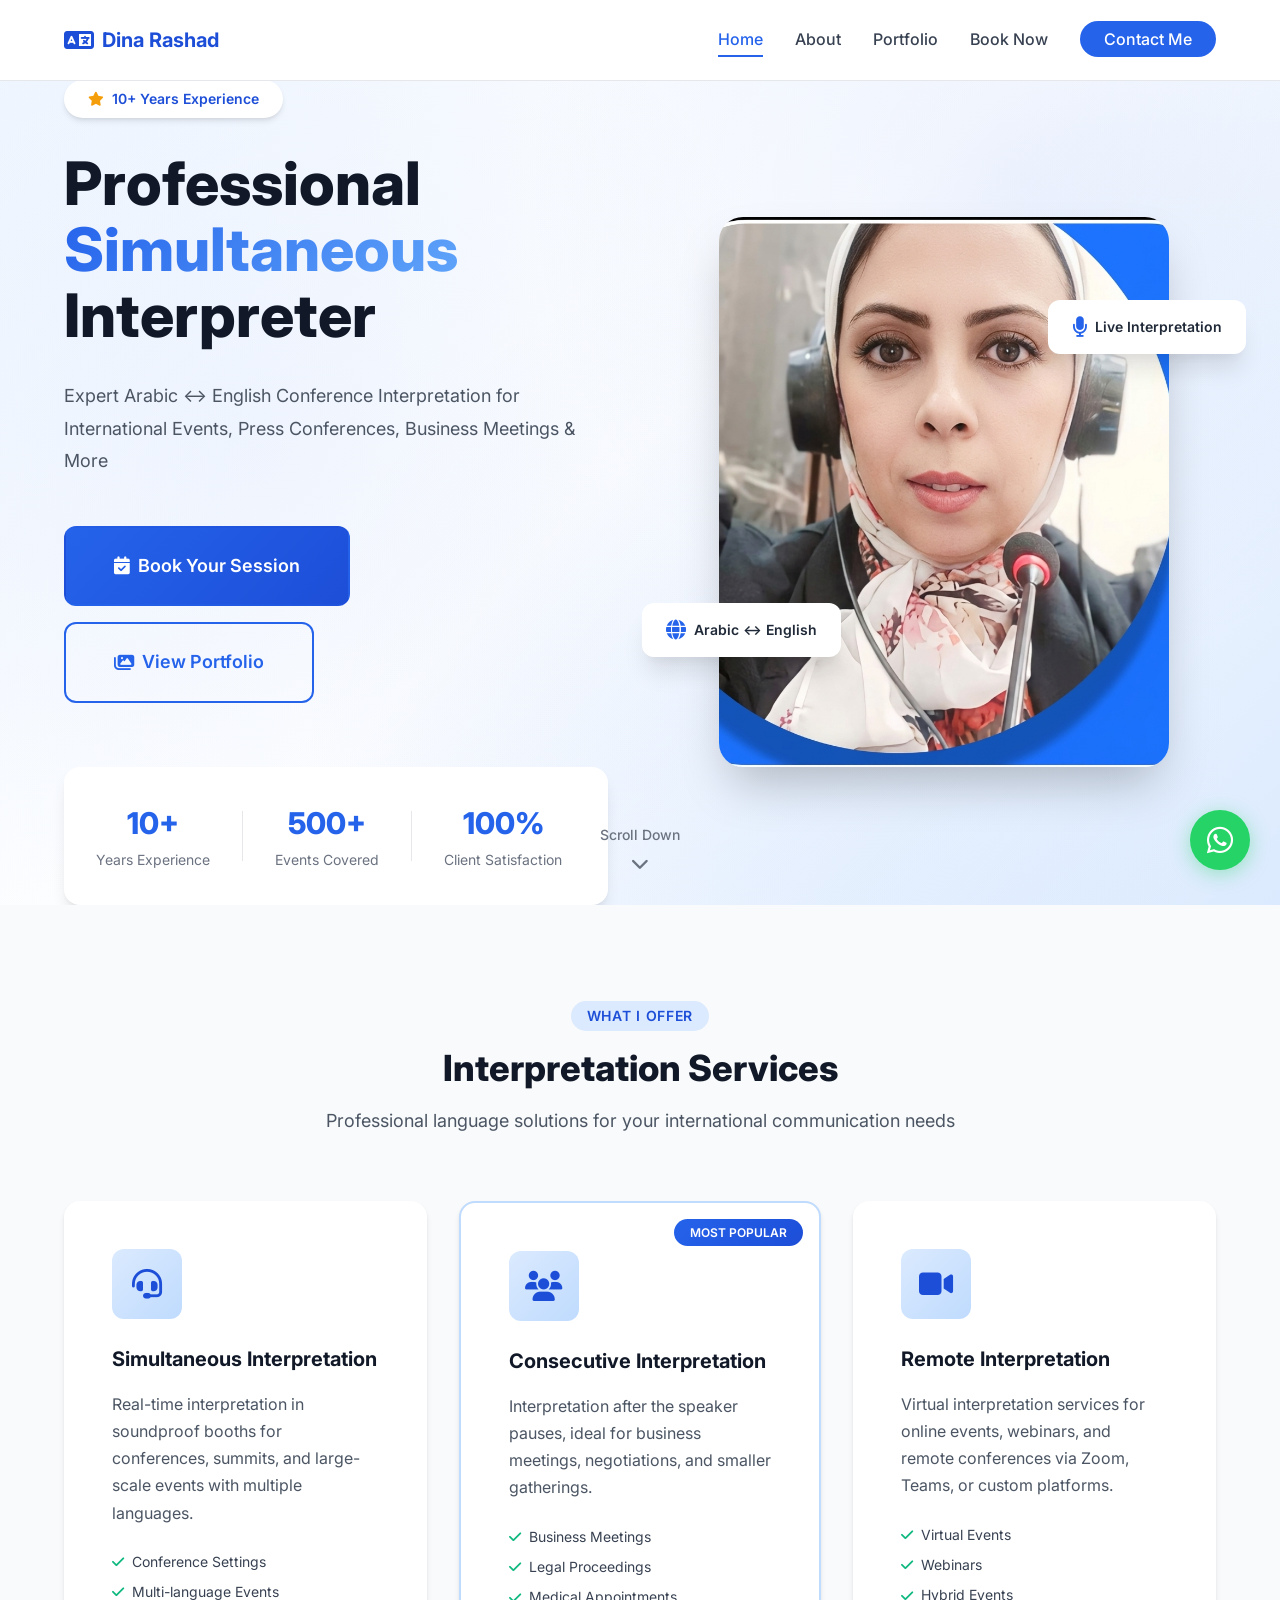
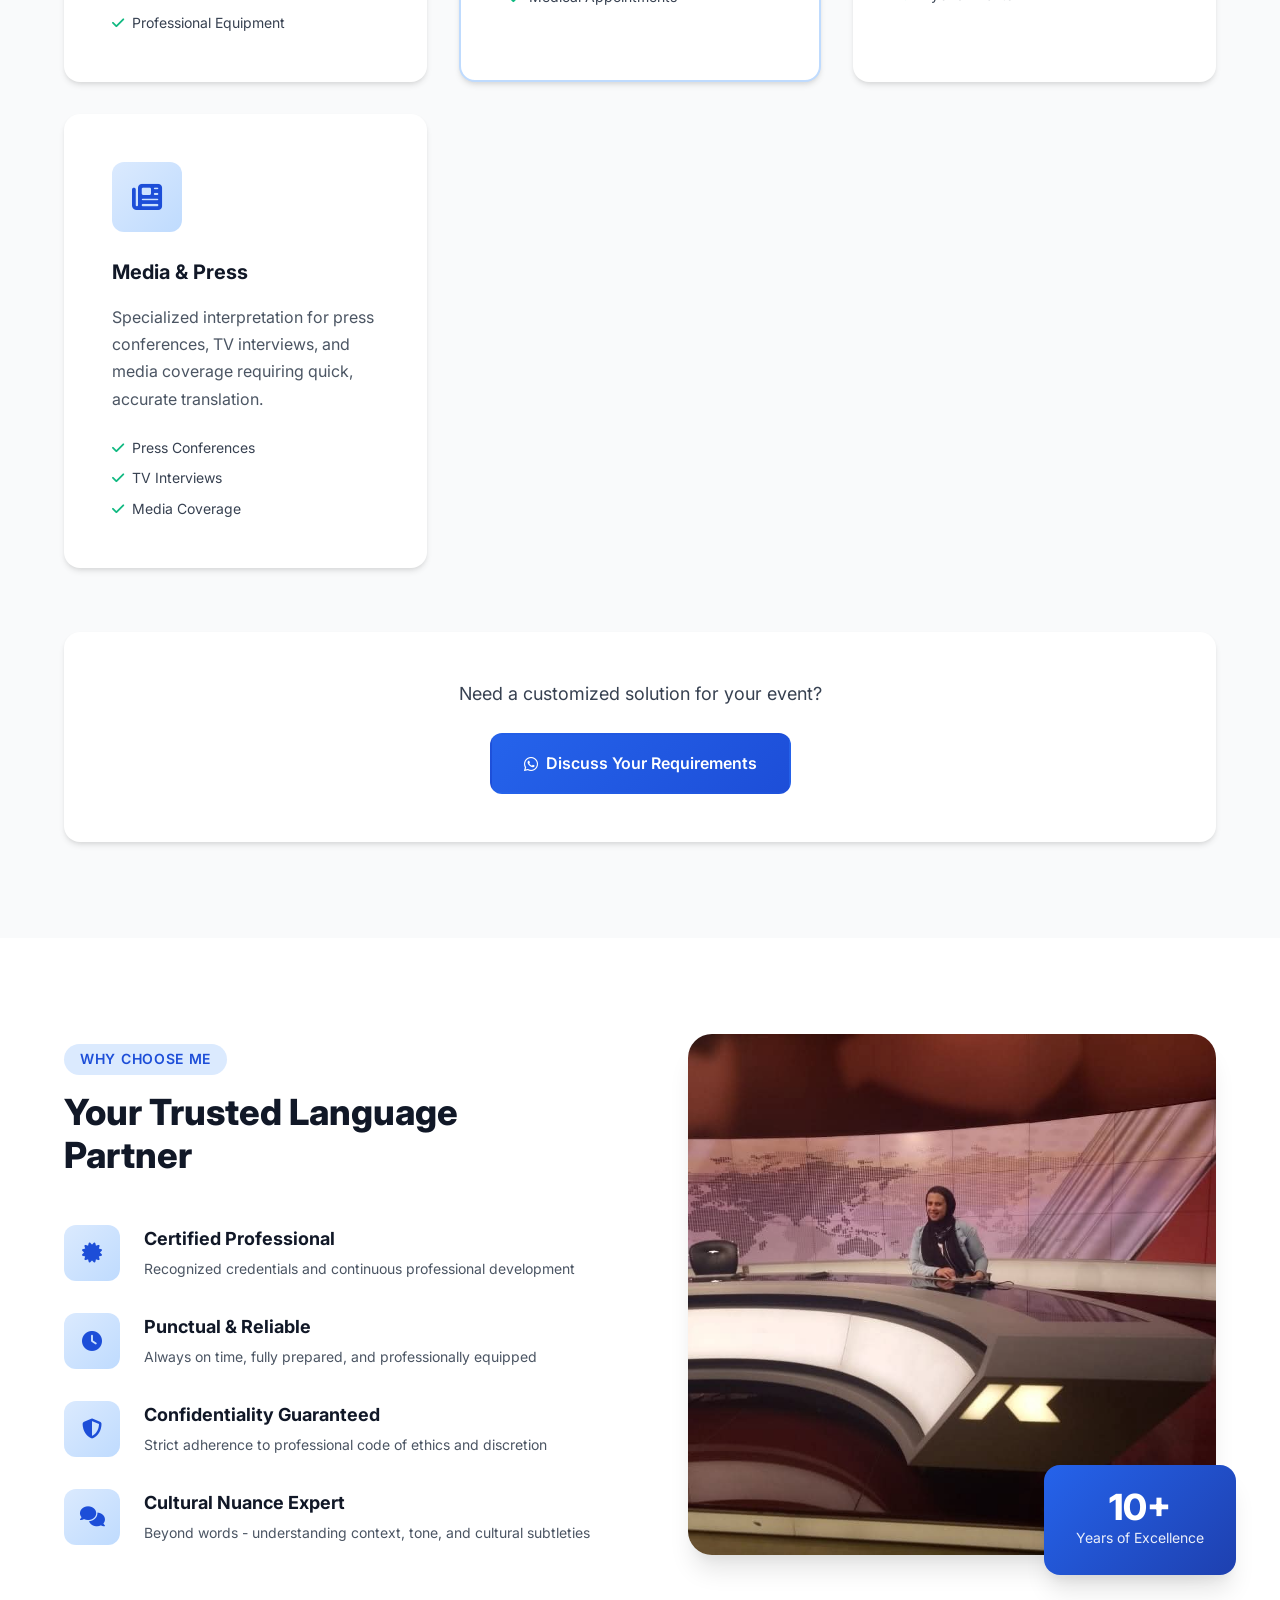
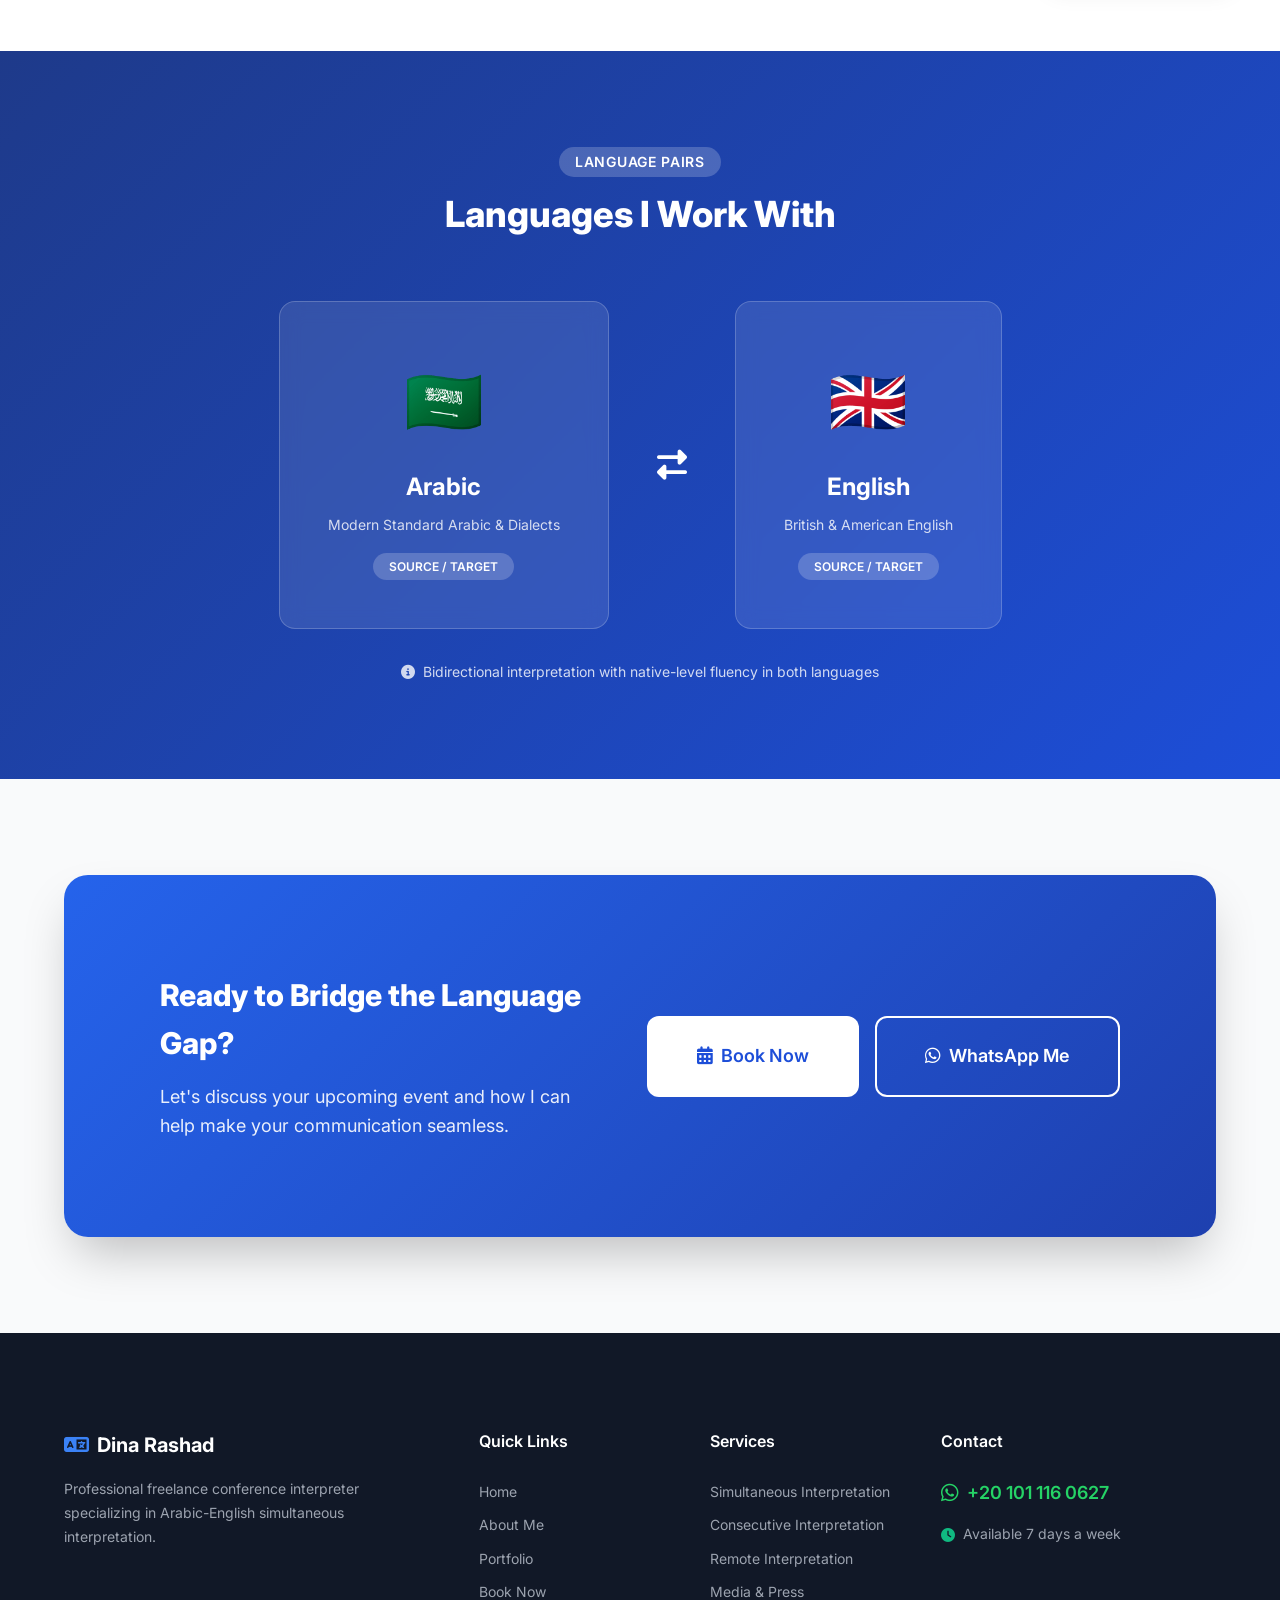
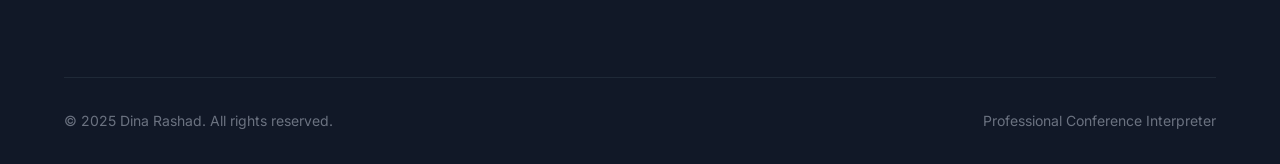
==== commit 3c7f9b72: "Update index.html" ====
--- a/index.html
+++ b/index.html
@@ -12,28 +12,16 @@
     
     <link rel="icon" type="image/png" sizes="32x32" href="images/profile.jpg">
     <link rel="apple-touch-icon" href="images/profile.jpg">
-    
     <link rel="manifest" href="manifest.json">
     
     <link rel="preconnect" href="https://fonts.googleapis.com">
     <link rel="preconnect" href="https://fonts.gstatic.com" crossorigin>
     <link href="https://fonts.googleapis.com/css2?family=Inter:wght@300;400;500;600;700;800&display=swap" rel="stylesheet">
-    
     <link rel="stylesheet" href="https://cdnjs.cloudflare.com/ajax/libs/font-awesome/6.4.0/css/all.min.css">
     
     <link rel="stylesheet" href="CSS/style.css">
     <link rel="stylesheet" href="CSS/responsive.css">
     <link rel="stylesheet" href="CSS/animations.css">
-
-    <script>
-        if ('serviceWorker' in navigator) {
-            window.addEventListener('load', () => {
-                navigator.serviceWorker.register('/sw.js')
-                    .then(reg => console.log('Service Worker Registered'))
-                    .catch(err => console.log('Service Worker Failed', err));
-            });
-        }
-    </script>
 </head>
 <body>
 
@@ -357,7 +345,7 @@
                         <li><a href="booking.html">Book Now</a></li>
                         <li>
                             <button id="pwa-install-btn" style="display:none; cursor:pointer; background:none; border:none; color:inherit; font:inherit; padding:0; text-align:left;">
-                                <i class="fas fa-download"></i> تثبيت التطبيق
+                                <i class="fas fa-download"></i> Install App
                             </button>
                         </li>
                     </ul>
@@ -375,9 +363,10 @@
                 
                 <div class="footer-contact">
                     <h4>Contact</h4>
+                    <!-- FIX: corrected phone number from +20 106 116 0627 -->
                     <a href="https://wa.me/201011160627" class="footer-whatsapp" target="_blank" rel="noopener">
                         <i class="fab fa-whatsapp"></i>
-                        <span>+20 106 116 0627</span>
+                        <span>+20 101 116 0627</span>
                     </a>
                     <p class="availability">
                         <i class="fas fa-clock"></i>
@@ -387,7 +376,7 @@
             </div>
             
             <div class="footer-bottom">
-                <p>&copy; 2024 Dina Rashad. All rights reserved.</p>
+                <p>&copy; 2025 Dina Rashad. All rights reserved.</p>
                 <p class="footer-credit">Professional Conference Interpreter</p>
             </div>
         </div>
@@ -398,43 +387,11 @@
        target="_blank" 
        rel="noopener"
        aria-label="Contact on WhatsApp">
-         <i class="fab fa-whatsapp"></i>
+        <i class="fab fa-whatsapp"></i>
     </a>
 
     <script src="Js/main.js"></script>
     <script src="Js/pwa.js"></script>
-    
-    <script>
-        let deferredPrompt;
-        const installBtn = document.getElementById('pwa-install-btn');
-
-        window.addEventListener('beforeinstallprompt', (e) => {
-            // منع ظهور الرسالة التلقائية
-            e.preventDefault();
-            deferredPrompt = e;
-            // إظهار زرار التثبيت في الفوتر
-            if (installBtn) {
-                installBtn.style.display = 'block';
-            }
-        });
-
-        if (installBtn) {
-            installBtn.addEventListener('click', async () => {
-                if (deferredPrompt) {
-                    deferredPrompt.prompt();
-                    const { outcome } = await deferredPrompt.userChoice;
-                    console.log(`User response: ${outcome}`);
-                    deferredPrompt = null;
-                    installBtn.style.display = 'none';
-                }
-            });
-        }
-
-        // إخفاء الزرار لو تم تثبيت التطبيق بالفعل
-        window.addEventListener('appinstalled', () => {
-            if (installBtn) installBtn.style.display = 'none';
-            deferredPrompt = null;
-        });
-    </script>
+
 </body>
 </html>
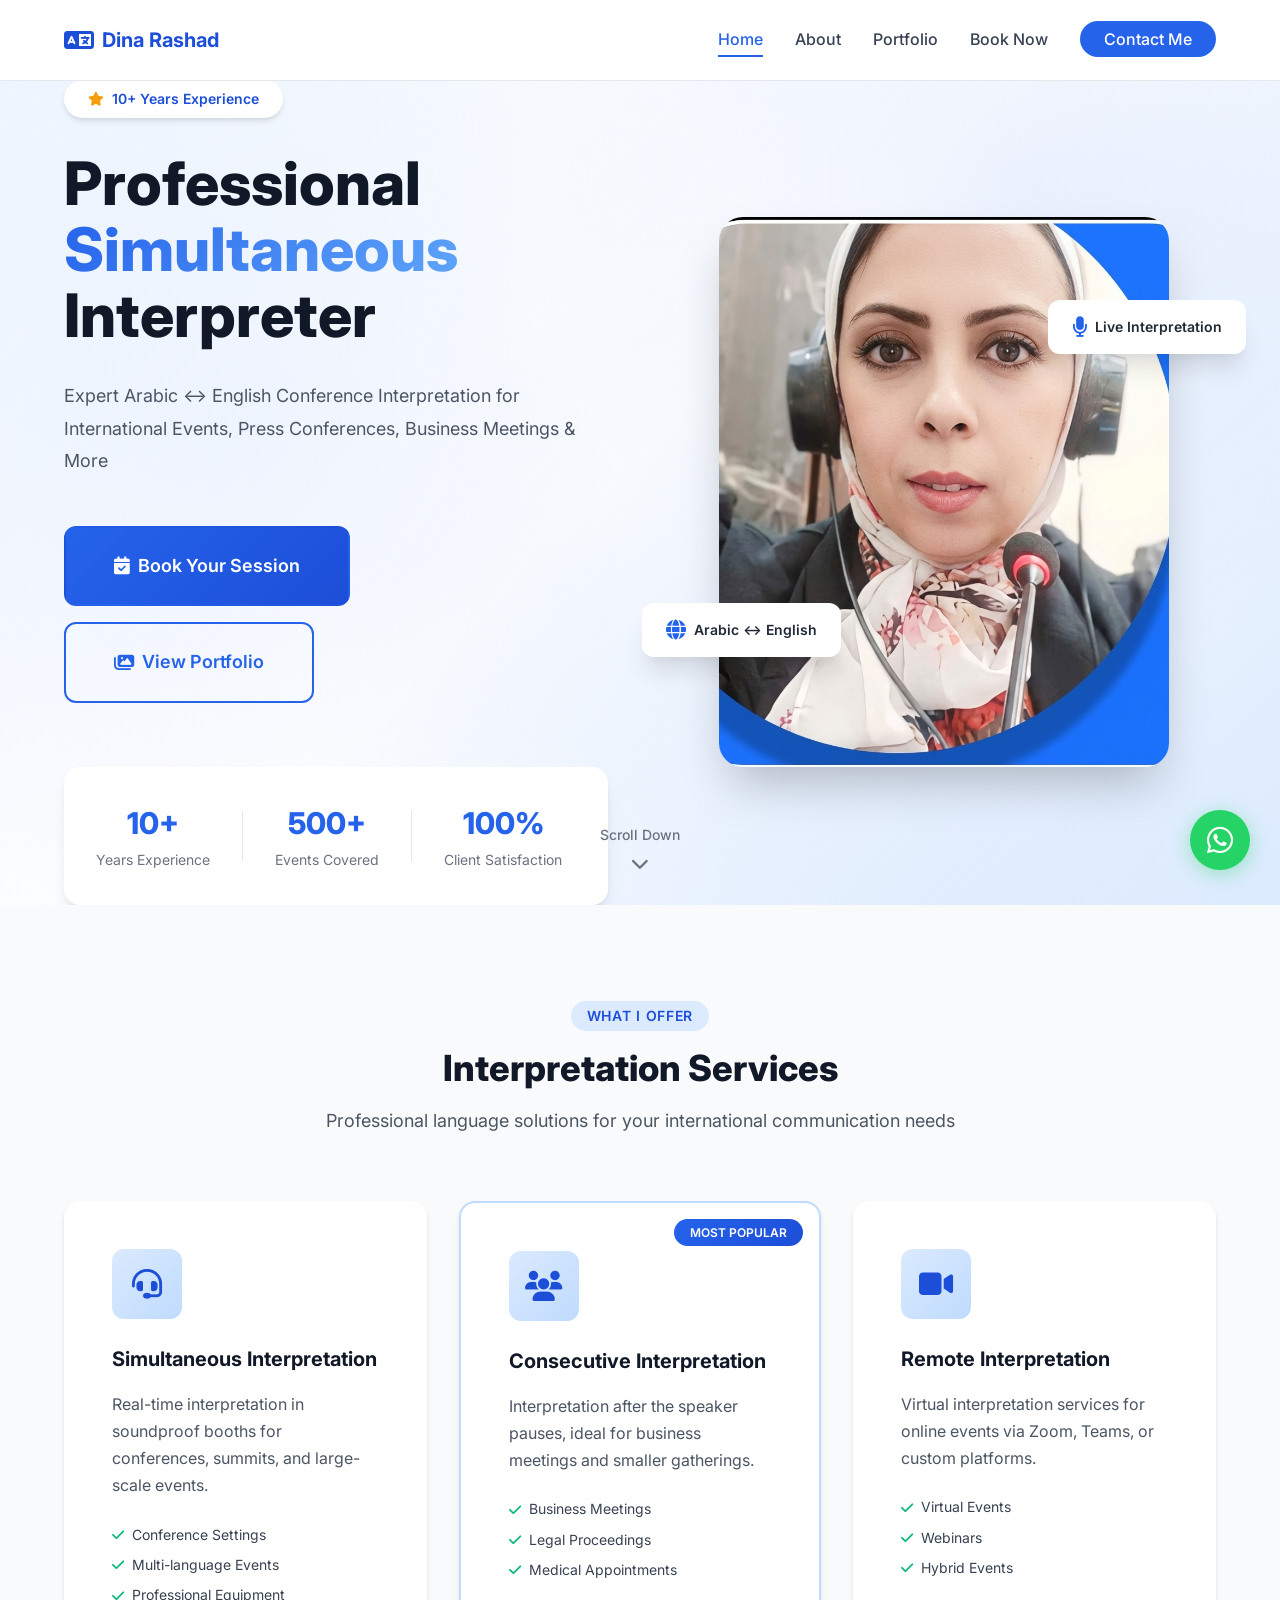
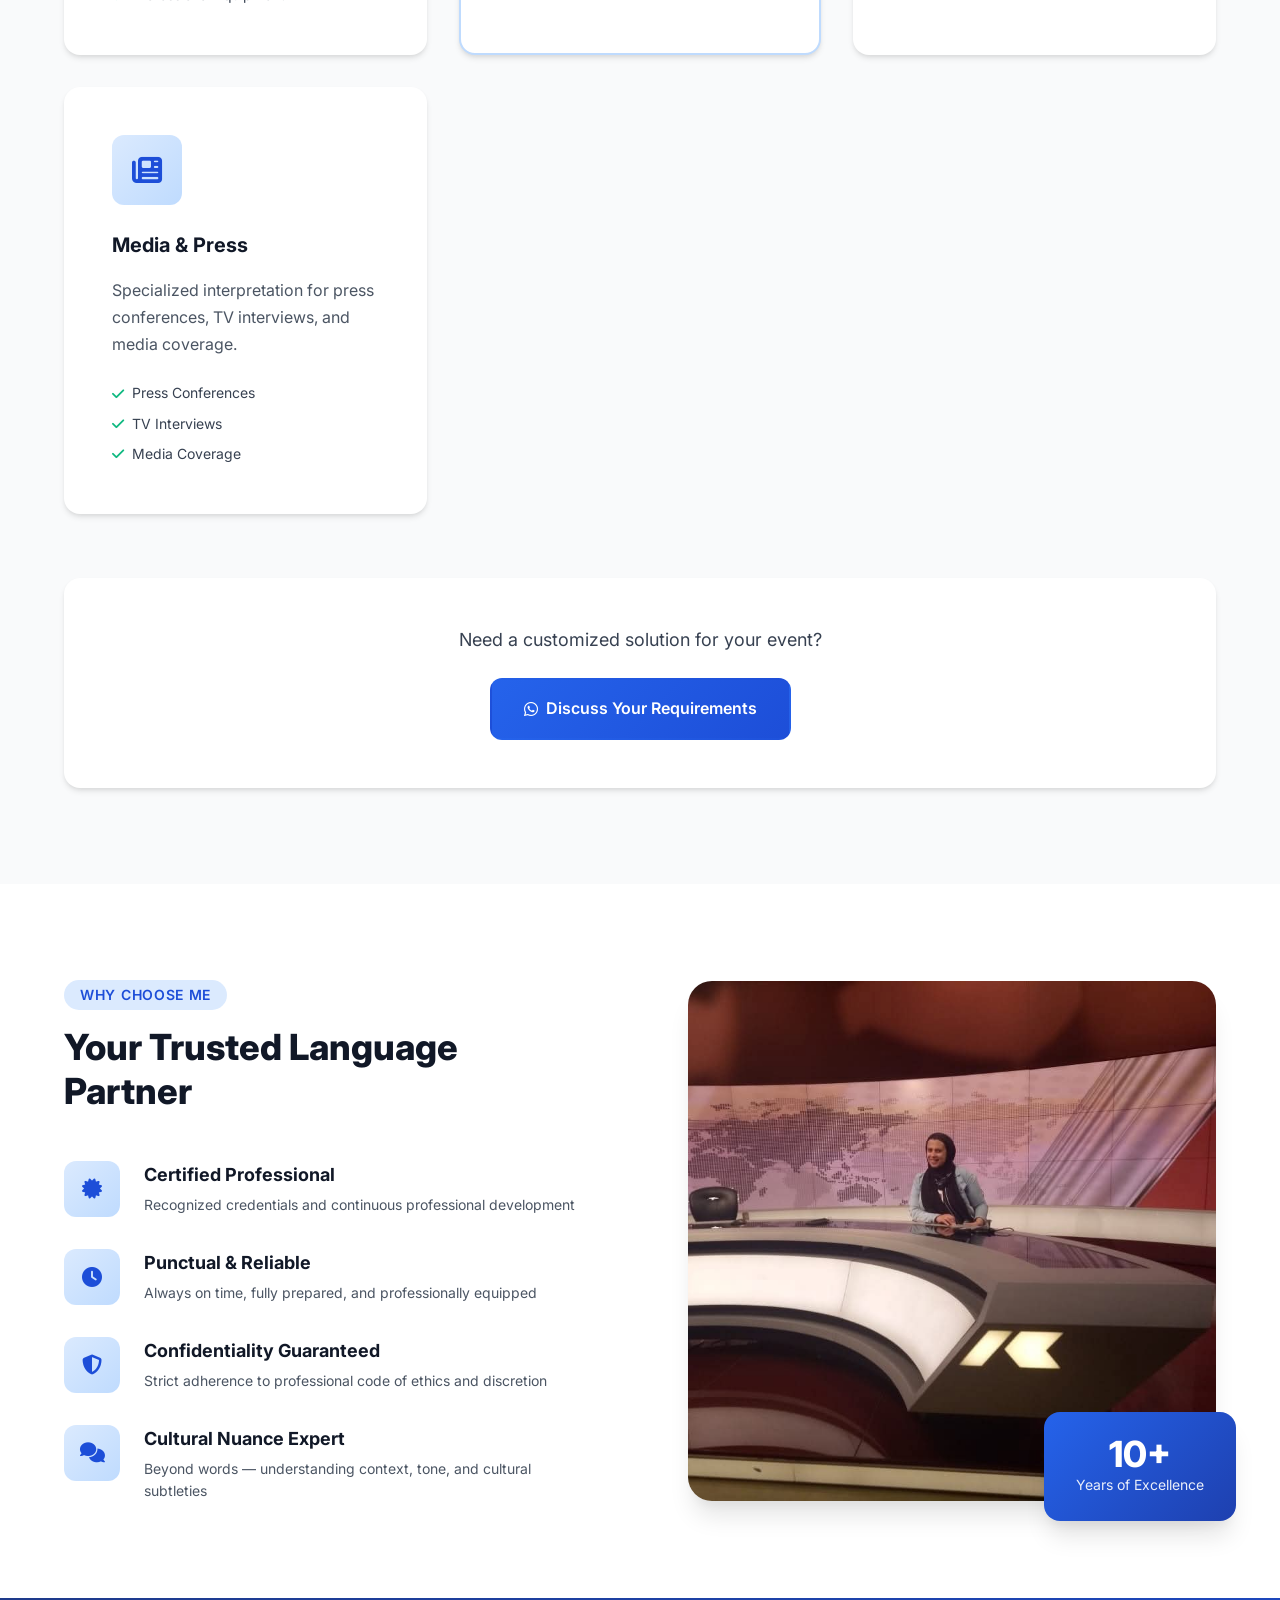
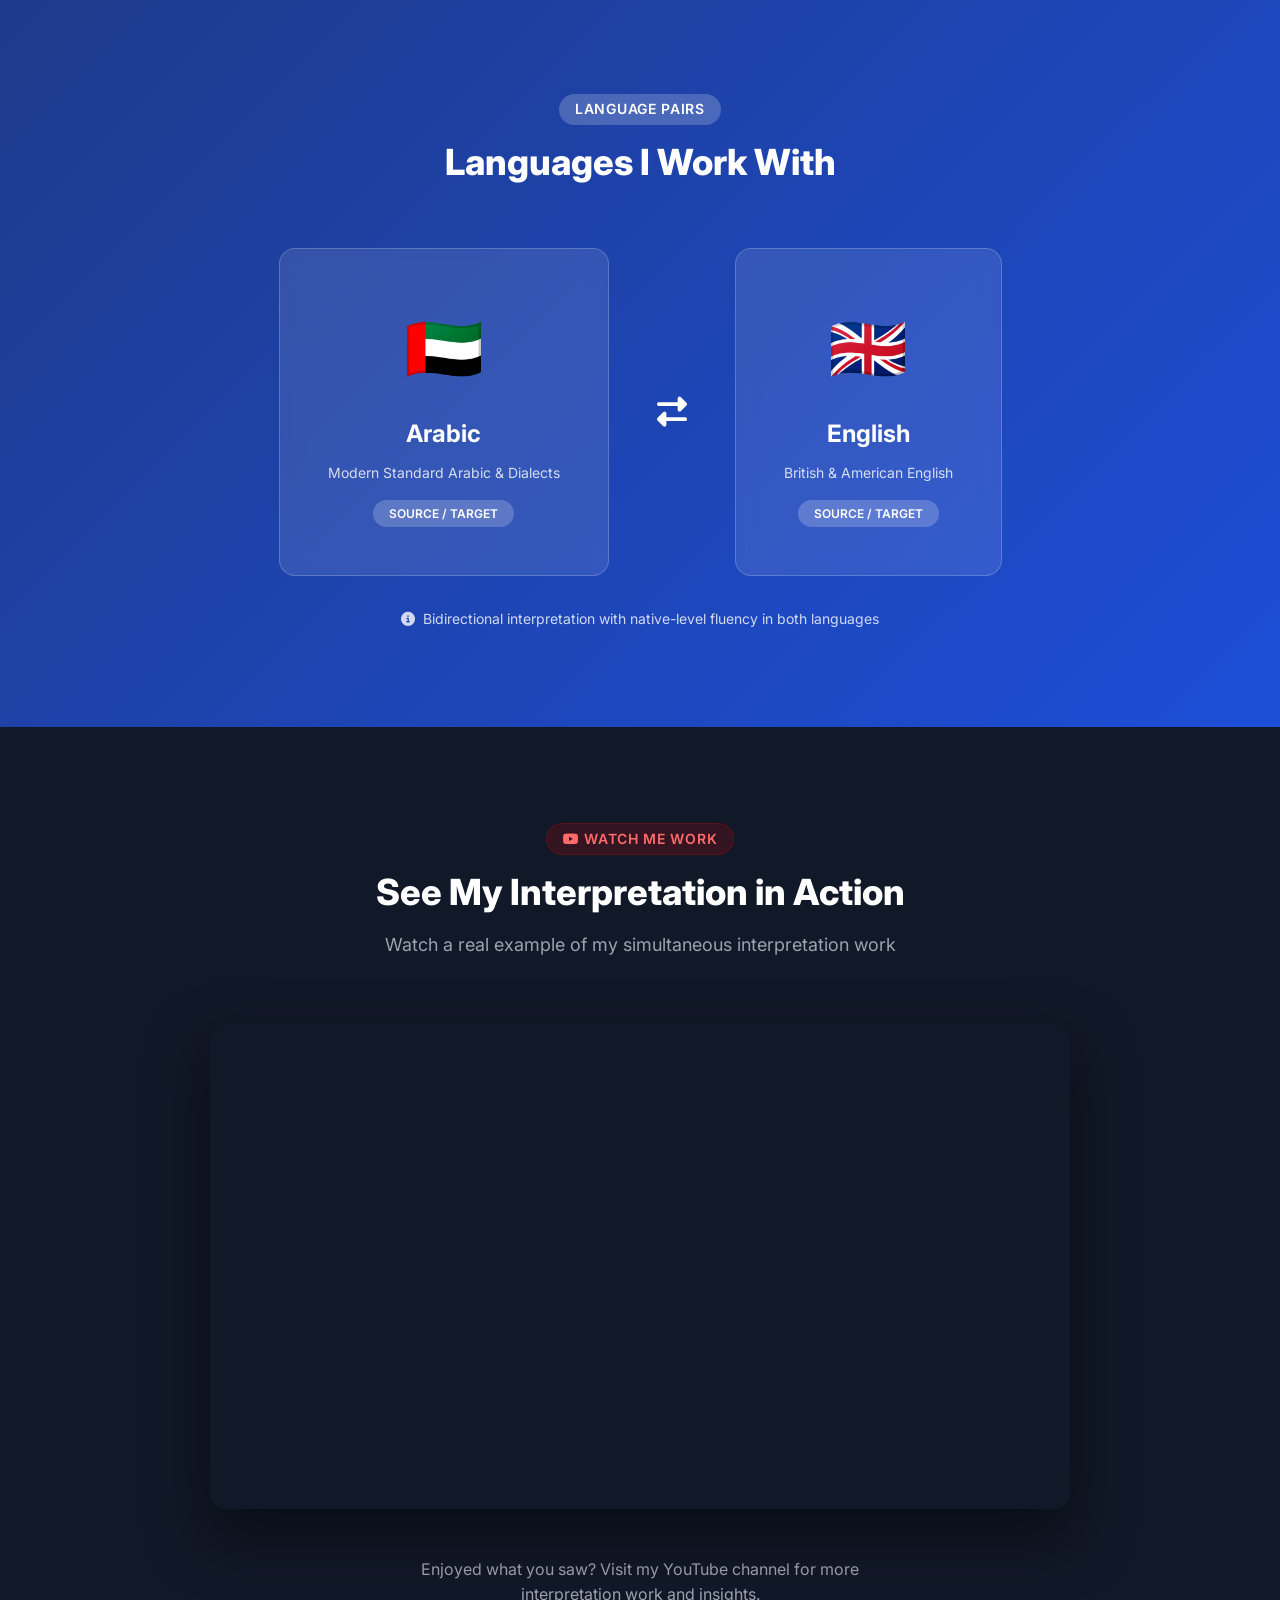
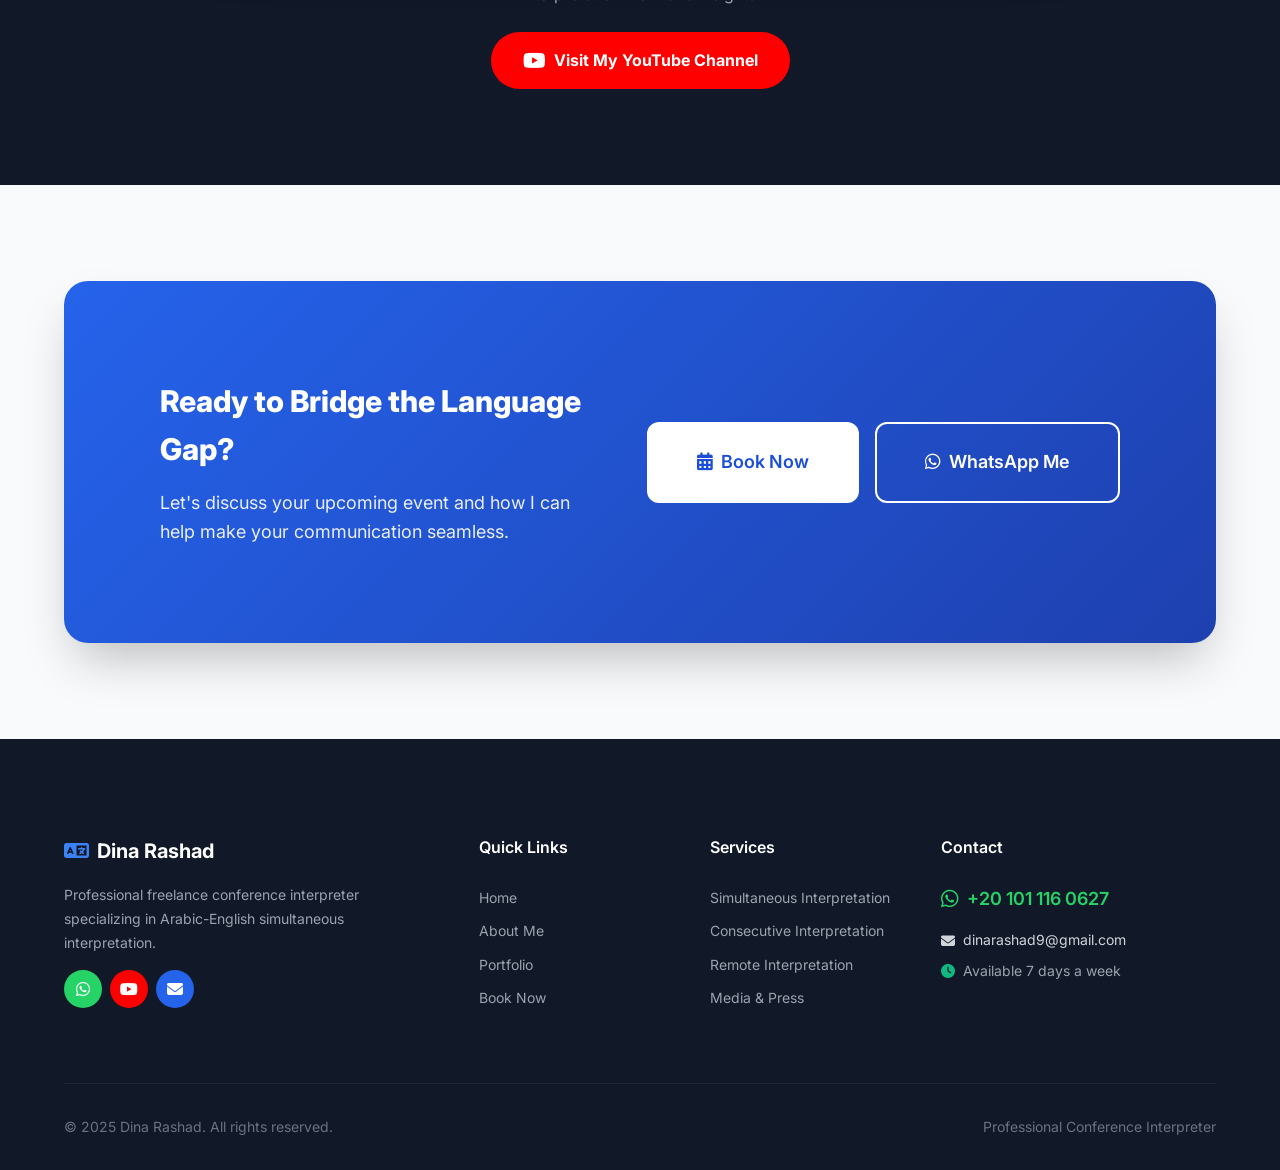
==== commit 3535d2ff: "Update index.html" ====
--- a/index.html
+++ b/index.html
@@ -5,39 +5,47 @@
     <meta name="viewport" content="width=device-width, initial-scale=1.0">
     <title>Dina Rashad | Simultaneous Interpreter</title>
     <meta name="description" content="Professional Freelance Conference Interpreter - 10+ Years Experience in Arabic-English Simultaneous Interpretation">
-    
     <meta name="theme-color" content="#2563eb">
     <meta name="apple-mobile-web-app-capable" content="yes">
     <meta name="apple-mobile-web-app-status-bar-style" content="black-translucent">
-    
     <link rel="icon" type="image/png" sizes="32x32" href="images/profile.jpg">
     <link rel="apple-touch-icon" href="images/profile.jpg">
     <link rel="manifest" href="manifest.json">
-    
     <link rel="preconnect" href="https://fonts.googleapis.com">
     <link rel="preconnect" href="https://fonts.gstatic.com" crossorigin>
     <link href="https://fonts.googleapis.com/css2?family=Inter:wght@300;400;500;600;700;800&display=swap" rel="stylesheet">
     <link rel="stylesheet" href="https://cdnjs.cloudflare.com/ajax/libs/font-awesome/6.4.0/css/all.min.css">
-    
     <link rel="stylesheet" href="CSS/style.css">
     <link rel="stylesheet" href="CSS/responsive.css">
     <link rel="stylesheet" href="CSS/animations.css">
+    <style>
+        .video-section { background: var(--gray-900); color: white; }
+        .video-section .section-tag { background: rgba(255,0,0,0.15); color: #ff6b6b; border: 1px solid rgba(255,0,0,0.2); }
+        .video-section .section-title { color: white; }
+        .video-section .section-subtitle { color: var(--gray-400); }
+        .video-wrapper { position: relative; width: 100%; max-width: 860px; margin: 0 auto var(--spacing-2xl); border-radius: var(--radius-xl); overflow: hidden; box-shadow: 0 25px 60px rgba(0,0,0,0.5); aspect-ratio: 16/9; }
+        .video-wrapper iframe { position: absolute; top: 0; left: 0; width: 100%; height: 100%; border: none; }
+        .video-footer { display: flex; flex-direction: column; align-items: center; gap: var(--spacing-lg); text-align: center; }
+        .video-footer p { color: var(--gray-400); font-size: var(--font-size-base); max-width: 540px; }
+        .btn-youtube { display: inline-flex; align-items: center; gap: var(--spacing-sm); background: #FF0000; color: white; padding: var(--spacing-md) var(--spacing-xl); border-radius: var(--radius-full); font-weight: 700; font-size: var(--font-size-base); transition: all var(--transition-base); text-decoration: none; }
+        .btn-youtube:hover { background: #cc0000; transform: translateY(-2px); box-shadow: 0 8px 24px rgba(255,0,0,0.35); color: white; }
+        .btn-youtube i { font-size: var(--font-size-xl); }
+        .footer-social { display: flex; gap: var(--spacing-sm); margin-top: var(--spacing-md); }
+        .social-icon { width: 38px; height: 38px; border-radius: 50%; display: flex; align-items: center; justify-content: center; font-size: 16px; transition: all var(--transition-base); color: white; }
+        .whatsapp-social { background: #25D366; }
+        .whatsapp-social:hover { background: #128C7E; transform: translateY(-2px); }
+        .youtube-social { background: #FF0000; }
+        .youtube-social:hover { background: #cc0000; transform: translateY(-2px); }
+        .email-social { background: var(--primary-600); }
+        .email-social:hover { background: var(--primary-700); transform: translateY(-2px); }
+    </style>
 </head>
 <body>
 
     <nav class="navbar" id="navbar">
         <div class="container nav-container">
-            <a href="index.html" class="nav-logo">
-                <i class="fas fa-language"></i>
-                <span>Dina Rashad</span>
-            </a>
-            
-            <button class="nav-toggle" id="navToggle" aria-label="Toggle navigation">
-                <span></span>
-                <span></span>
-                <span></span>
-            </button>
-            
+            <a href="index.html" class="nav-logo"><i class="fas fa-language"></i><span>Dina Rashad</span></a>
+            <button class="nav-toggle" id="navToggle" aria-label="Toggle navigation"><span></span><span></span><span></span></button>
             <ul class="nav-menu" id="navMenu">
                 <li><a href="index.html" class="nav-link active">Home</a></li>
                 <li><a href="about.html" class="nav-link">About</a></li>
@@ -52,73 +60,31 @@
         <div class="hero-bg-overlay"></div>
         <div class="container hero-container">
             <div class="hero-content">
-                <div class="hero-badge animate-fadeInUp">
-                    <i class="fas fa-star"></i>
-                    <span>10+ Years Experience</span>
-                </div>
-                
-                <h1 class="hero-title animate-fadeInUp delay-1">
-                    Professional <span class="highlight">Simultaneous</span> Interpreter
-                </h1>
-                
-                <p class="hero-subtitle animate-fadeInUp delay-2">
-                    Expert Arabic ↔ English Conference Interpretation for International Events, 
-                    Press Conferences, Business Meetings & More
-                </p>
-                
+                <div class="hero-badge animate-fadeInUp"><i class="fas fa-star"></i><span>10+ Years Experience</span></div>
+                <h1 class="hero-title animate-fadeInUp delay-1">Professional <span class="highlight">Simultaneous</span> Interpreter</h1>
+                <p class="hero-subtitle animate-fadeInUp delay-2">Expert Arabic ↔ English Conference Interpretation for International Events, Press Conferences, Business Meetings & More</p>
                 <div class="hero-buttons animate-fadeInUp delay-3">
-                    <a href="booking.html" class="btn btn-primary btn-lg">
-                        <i class="fas fa-calendar-check"></i>
-                        Book Your Session
-                    </a>
-                    <a href="portfolio.html" class="btn btn-outline btn-lg">
-                        <i class="fas fa-images"></i>
-                        View Portfolio
-                    </a>
-                </div>
-                
+                    <a href="booking.html" class="btn btn-primary btn-lg"><i class="fas fa-calendar-check"></i> Book Your Session</a>
+                    <a href="portfolio.html" class="btn btn-outline btn-lg"><i class="fas fa-images"></i> View Portfolio</a>
+                </div>
                 <div class="hero-stats animate-fadeInUp delay-4">
-                    <div class="stat-item">
-                        <span class="stat-number">10+</span>
-                        <span class="stat-label">Years Experience</span>
-                    </div>
+                    <div class="stat-item"><span class="stat-number">10+</span><span class="stat-label">Years Experience</span></div>
                     <div class="stat-divider"></div>
-                    <div class="stat-item">
-                        <span class="stat-number">500+</span>
-                        <span class="stat-label">Events Covered</span>
-                    </div>
+                    <div class="stat-item"><span class="stat-number">500+</span><span class="stat-label">Events Covered</span></div>
                     <div class="stat-divider"></div>
-                    <div class="stat-item">
-                        <span class="stat-number">100%</span>
-                        <span class="stat-label">Client Satisfaction</span>
-                    </div>
-                </div>
-            </div>
-            
+                    <div class="stat-item"><span class="stat-number">100%</span><span class="stat-label">Client Satisfaction</span></div>
+                </div>
+            </div>
             <div class="hero-image animate-fadeInRight">
                 <div class="hero-image-wrapper">
                     <img src="images/profile.jpg" alt="Dina Rashad - Professional Interpreter" loading="eager">
                     <div class="hero-image-border"></div>
                 </div>
-                
-                <div class="floating-card card-1">
-                    <i class="fas fa-microphone"></i>
-                    <span>Live Interpretation</span>
-                </div>
-                
-                <div class="floating-card card-2">
-                    <i class="fas fa-globe"></i>
-                    <span>Arabic ↔ English</span>
-                </div>
-            </div>
-        </div>
-        
-        <div class="hero-scroll-indicator">
-            <a href="#services">
-                <span>Scroll Down</span>
-                <i class="fas fa-chevron-down"></i>
-            </a>
-        </div>
+                <div class="floating-card card-1"><i class="fas fa-microphone"></i><span>Live Interpretation</span></div>
+                <div class="floating-card card-2"><i class="fas fa-globe"></i><span>Arabic ↔ English</span></div>
+            </div>
+        </div>
+        <div class="hero-scroll-indicator"><a href="#services"><span>Scroll Down</span><i class="fas fa-chevron-down"></i></a></div>
     </section>
 
     <section class="section services" id="services">
@@ -128,66 +94,42 @@
                 <h2 class="section-title">Interpretation Services</h2>
                 <p class="section-subtitle">Professional language solutions for your international communication needs</p>
             </div>
-            
             <div class="services-grid">
                 <div class="service-card">
-                    <div class="service-icon">
-                        <i class="fas fa-headset"></i>
-                    </div>
+                    <div class="service-icon"><i class="fas fa-headset"></i></div>
                     <h3 class="service-title">Simultaneous Interpretation</h3>
-                    <p class="service-description">
-                        Real-time interpretation in soundproof booths for conferences, 
-                        summits, and large-scale events with multiple languages.
-                    </p>
+                    <p class="service-description">Real-time interpretation in soundproof booths for conferences, summits, and large-scale events.</p>
                     <ul class="service-features">
                         <li><i class="fas fa-check"></i> Conference Settings</li>
                         <li><i class="fas fa-check"></i> Multi-language Events</li>
                         <li><i class="fas fa-check"></i> Professional Equipment</li>
                     </ul>
                 </div>
-                
                 <div class="service-card featured">
                     <div class="featured-badge">Most Popular</div>
-                    <div class="service-icon">
-                        <i class="fas fa-users"></i>
-                    </div>
+                    <div class="service-icon"><i class="fas fa-users"></i></div>
                     <h3 class="service-title">Consecutive Interpretation</h3>
-                    <p class="service-description">
-                        Interpretation after the speaker pauses, ideal for business meetings, 
-                        negotiations, and smaller gatherings.
-                    </p>
+                    <p class="service-description">Interpretation after the speaker pauses, ideal for business meetings and smaller gatherings.</p>
                     <ul class="service-features">
                         <li><i class="fas fa-check"></i> Business Meetings</li>
                         <li><i class="fas fa-check"></i> Legal Proceedings</li>
                         <li><i class="fas fa-check"></i> Medical Appointments</li>
                     </ul>
                 </div>
-                
                 <div class="service-card">
-                    <div class="service-icon">
-                        <i class="fas fa-video"></i>
-                    </div>
+                    <div class="service-icon"><i class="fas fa-video"></i></div>
                     <h3 class="service-title">Remote Interpretation</h3>
-                    <p class="service-description">
-                        Virtual interpretation services for online events, webinars, 
-                        and remote conferences via Zoom, Teams, or custom platforms.
-                    </p>
+                    <p class="service-description">Virtual interpretation services for online events via Zoom, Teams, or custom platforms.</p>
                     <ul class="service-features">
                         <li><i class="fas fa-check"></i> Virtual Events</li>
                         <li><i class="fas fa-check"></i> Webinars</li>
                         <li><i class="fas fa-check"></i> Hybrid Events</li>
                     </ul>
                 </div>
-                
                 <div class="service-card">
-                    <div class="service-icon">
-                        <i class="fas fa-newspaper"></i>
-                    </div>
+                    <div class="service-icon"><i class="fas fa-newspaper"></i></div>
                     <h3 class="service-title">Media & Press</h3>
-                    <p class="service-description">
-                        Specialized interpretation for press conferences, TV interviews, 
-                        and media coverage requiring quick, accurate translation.
-                    </p>
+                    <p class="service-description">Specialized interpretation for press conferences, TV interviews, and media coverage.</p>
                     <ul class="service-features">
                         <li><i class="fas fa-check"></i> Press Conferences</li>
                         <li><i class="fas fa-check"></i> TV Interviews</li>
@@ -195,13 +137,9 @@
                     </ul>
                 </div>
             </div>
-            
             <div class="services-cta">
                 <p>Need a customized solution for your event?</p>
-                <a href="contact.html" class="btn btn-primary">
-                    <i class="fab fa-whatsapp"></i>
-                    Discuss Your Requirements
-                </a>
+                <a href="contact.html" class="btn btn-primary"><i class="fab fa-whatsapp"></i> Discuss Your Requirements</a>
             </div>
         </div>
     </section>
@@ -212,56 +150,16 @@
                 <div class="why-me-content">
                     <span class="section-tag">Why Choose Me</span>
                     <h2 class="section-title text-left">Your Trusted Language Partner</h2>
-                    
                     <div class="why-me-features">
-                        <div class="feature-item">
-                            <div class="feature-icon">
-                                <i class="fas fa-certificate"></i>
-                            </div>
-                            <div class="feature-text">
-                                <h4>Certified Professional</h4>
-                                <p>Recognized credentials and continuous professional development</p>
-                            </div>
-                        </div>
-                        
-                        <div class="feature-item">
-                            <div class="feature-icon">
-                                <i class="fas fa-clock"></i>
-                            </div>
-                            <div class="feature-text">
-                                <h4>Punctual & Reliable</h4>
-                                <p>Always on time, fully prepared, and professionally equipped</p>
-                            </div>
-                        </div>
-                        
-                        <div class="feature-item">
-                            <div class="feature-icon">
-                                <i class="fas fa-shield-alt"></i>
-                            </div>
-                            <div class="feature-text">
-                                <h4>Confidentiality Guaranteed</h4>
-                                <p>Strict adherence to professional code of ethics and discretion</p>
-                            </div>
-                        </div>
-                        
-                        <div class="feature-item">
-                            <div class="feature-icon">
-                                <i class="fas fa-comments"></i>
-                            </div>
-                            <div class="feature-text">
-                                <h4>Cultural Nuance Expert</h4>
-                                <p>Beyond words - understanding context, tone, and cultural subtleties</p>
-                            </div>
-                        </div>
+                        <div class="feature-item"><div class="feature-icon"><i class="fas fa-certificate"></i></div><div class="feature-text"><h4>Certified Professional</h4><p>Recognized credentials and continuous professional development</p></div></div>
+                        <div class="feature-item"><div class="feature-icon"><i class="fas fa-clock"></i></div><div class="feature-text"><h4>Punctual & Reliable</h4><p>Always on time, fully prepared, and professionally equipped</p></div></div>
+                        <div class="feature-item"><div class="feature-icon"><i class="fas fa-shield-alt"></i></div><div class="feature-text"><h4>Confidentiality Guaranteed</h4><p>Strict adherence to professional code of ethics and discretion</p></div></div>
+                        <div class="feature-item"><div class="feature-icon"><i class="fas fa-comments"></i></div><div class="feature-text"><h4>Cultural Nuance Expert</h4><p>Beyond words — understanding context, tone, and cultural subtleties</p></div></div>
                     </div>
                 </div>
-                
                 <div class="why-me-image">
                     <img src="images/hero-bg.jpg" alt="Professional interpretation in action" loading="lazy">
-                    <div class="experience-badge">
-                        <span class="years">10+</span>
-                        <span class="text">Years of Excellence</span>
-                    </div>
+                    <div class="experience-badge"><span class="years">10+</span><span class="text">Years of Excellence</span></div>
                 </div>
             </div>
         </div>
@@ -273,31 +171,39 @@
                 <span class="section-tag">Language Pairs</span>
                 <h2 class="section-title">Languages I Work With</h2>
             </div>
-            
             <div class="languages-showcase">
-                <div class="language-card primary">
-                    <div class="language-flag">🇸🇦</div>
-                    <h3>Arabic</h3>
-                    <p>Modern Standard Arabic & Dialects</p>
-                    <span class="language-direction">Source / Target</span>
-                </div>
-                
-                <div class="language-arrow">
-                    <i class="fas fa-exchange-alt"></i>
-                </div>
-                
-                <div class="language-card secondary">
-                    <div class="language-flag">🇬🇧</div>
-                    <h3>English</h3>
-                    <p>British & American English</p>
-                    <span class="language-direction">Source / Target</span>
-                </div>
-            </div>
-            
-            <p class="languages-note">
-                <i class="fas fa-info-circle"></i>
-                Bidirectional interpretation with native-level fluency in both languages
-            </p>
+                <div class="language-card primary"><div class="language-flag">&#127462;&#127466;</div><h3>Arabic</h3><p>Modern Standard Arabic & Dialects</p><span class="language-direction">Source / Target</span></div>
+                <div class="language-arrow"><i class="fas fa-exchange-alt"></i></div>
+                <div class="language-card secondary"><div class="language-flag">&#127468;&#127463;</div><h3>English</h3><p>British & American English</p><span class="language-direction">Source / Target</span></div>
+            </div>
+            <p class="languages-note"><i class="fas fa-info-circle"></i> Bidirectional interpretation with native-level fluency in both languages</p>
+        </div>
+    </section>
+
+    <!-- VIDEO SECTION -->
+    <section class="section video-section">
+        <div class="container">
+            <div class="section-header">
+                <span class="section-tag"><i class="fab fa-youtube"></i> Watch Me Work</span>
+                <h2 class="section-title">See My Interpretation in Action</h2>
+                <p class="section-subtitle">Watch a real example of my simultaneous interpretation work</p>
+            </div>
+            <div class="video-wrapper">
+                <iframe
+                    src="https://www.youtube.com/embed/hF5-fc-CakI"
+                    title="Dina Rashad - Simultaneous Interpretation"
+                    allow="accelerometer; autoplay; clipboard-write; encrypted-media; gyroscope; picture-in-picture"
+                    allowfullscreen
+                    loading="lazy">
+                </iframe>
+            </div>
+            <div class="video-footer">
+                <p>Enjoyed what you saw? Visit my YouTube channel for more interpretation work and insights.</p>
+                <a href="https://youtube.com/@dinarashadthelinguist421" class="btn-youtube" target="_blank" rel="noopener">
+                    <i class="fab fa-youtube"></i>
+                    Visit My YouTube Channel
+                </a>
+            </div>
         </div>
     </section>
 
@@ -309,14 +215,8 @@
                     <p>Let's discuss your upcoming event and how I can help make your communication seamless.</p>
                 </div>
                 <div class="cta-buttons">
-                    <a href="booking.html" class="btn btn-white btn-lg">
-                        <i class="fas fa-calendar-alt"></i>
-                        Book Now
-                    </a>
-                    <a href="https://wa.me/201011160627" class="btn btn-outline-white btn-lg" target="_blank" rel="noopener">
-                        <i class="fab fa-whatsapp"></i>
-                        WhatsApp Me
-                    </a>
+                    <a href="booking.html" class="btn btn-white btn-lg"><i class="fas fa-calendar-alt"></i> Book Now</a>
+                    <a href="https://wa.me/201011160627" class="btn btn-outline-white btn-lg" target="_blank" rel="noopener"><i class="fab fa-whatsapp"></i> WhatsApp Me</a>
                 </div>
             </div>
         </div>
@@ -326,16 +226,14 @@
         <div class="container">
             <div class="footer-grid">
                 <div class="footer-brand">
-                    <a href="index.html" class="footer-logo">
-                        <i class="fas fa-language"></i>
-                        <span>Dina Rashad</span>
-                    </a>
-                    <p class="footer-description">
-                        Professional freelance conference interpreter specializing in 
-                        Arabic-English simultaneous interpretation.
-                    </p>
-                </div>
-                
+                    <a href="index.html" class="footer-logo"><i class="fas fa-language"></i><span>Dina Rashad</span></a>
+                    <p class="footer-description">Professional freelance conference interpreter specializing in Arabic-English simultaneous interpretation.</p>
+                    <div class="footer-social">
+                        <a href="https://wa.me/201011160627" target="_blank" rel="noopener" aria-label="WhatsApp" class="social-icon whatsapp-social"><i class="fab fa-whatsapp"></i></a>
+                        <a href="https://youtube.com/@dinarashadthelinguist421" target="_blank" rel="noopener" aria-label="YouTube" class="social-icon youtube-social"><i class="fab fa-youtube"></i></a>
+                        <a href="mailto:dinarashad9@gmail.com" aria-label="Email" class="social-icon email-social"><i class="fas fa-envelope"></i></a>
+                    </div>
+                </div>
                 <div class="footer-links">
                     <h4>Quick Links</h4>
                     <ul>
@@ -343,14 +241,9 @@
                         <li><a href="about.html">About Me</a></li>
                         <li><a href="portfolio.html">Portfolio</a></li>
                         <li><a href="booking.html">Book Now</a></li>
-                        <li>
-                            <button id="pwa-install-btn" style="display:none; cursor:pointer; background:none; border:none; color:inherit; font:inherit; padding:0; text-align:left;">
-                                <i class="fas fa-download"></i> Install App
-                            </button>
-                        </li>
-                    </ul>
-                </div>
-
+                        <li><button id="pwa-install-btn" style="display:none;cursor:pointer;background:none;border:none;color:inherit;font:inherit;padding:0;text-align:left;"><i class="fas fa-download"></i> Install App</button></li>
+                    </ul>
+                </div>
                 <div class="footer-services">
                     <h4>Services</h4>
                     <ul>
@@ -360,21 +253,13 @@
                         <li><a href="booking.html">Media & Press</a></li>
                     </ul>
                 </div>
-                
                 <div class="footer-contact">
                     <h4>Contact</h4>
-                    <!-- FIX: corrected phone number from +20 106 116 0627 -->
-                    <a href="https://wa.me/201011160627" class="footer-whatsapp" target="_blank" rel="noopener">
-                        <i class="fab fa-whatsapp"></i>
-                        <span>+20 101 116 0627</span>
-                    </a>
-                    <p class="availability">
-                        <i class="fas fa-clock"></i>
-                        Available 7 days a week
-                    </p>
-                </div>
-            </div>
-            
+                    <a href="https://wa.me/201011160627" class="footer-whatsapp" target="_blank" rel="noopener"><i class="fab fa-whatsapp"></i><span>+20 101 116 0627</span></a>
+                    <a href="mailto:dinarashad9@gmail.com" style="display:flex;align-items:center;gap:8px;margin-top:8px;color:inherit;font-size:var(--font-size-sm);"><i class="fas fa-envelope"></i><span>dinarashad9@gmail.com</span></a>
+                    <p class="availability" style="margin-top:8px;"><i class="fas fa-clock"></i> Available 7 days a week</p>
+                </div>
+            </div>
             <div class="footer-bottom">
                 <p>&copy; 2025 Dina Rashad. All rights reserved.</p>
                 <p class="footer-credit">Professional Conference Interpreter</p>
@@ -382,16 +267,9 @@
         </div>
     </footer>
 
-    <a href="https://wa.me/201011160627?text=Hi%20Dina%2C%20I'm%20interested%20in%20your%20interpretation%20services" 
-       class="whatsapp-float" 
-       target="_blank" 
-       rel="noopener"
-       aria-label="Contact on WhatsApp">
-        <i class="fab fa-whatsapp"></i>
-    </a>
+    <a href="https://wa.me/201011160627?text=Hi%20Dina%2C%20I'm%20interested%20in%20your%20interpretation%20services" class="whatsapp-float" target="_blank" rel="noopener" aria-label="Contact on WhatsApp"><i class="fab fa-whatsapp"></i></a>
 
     <script src="Js/main.js"></script>
     <script src="Js/pwa.js"></script>
-
 </body>
 </html>
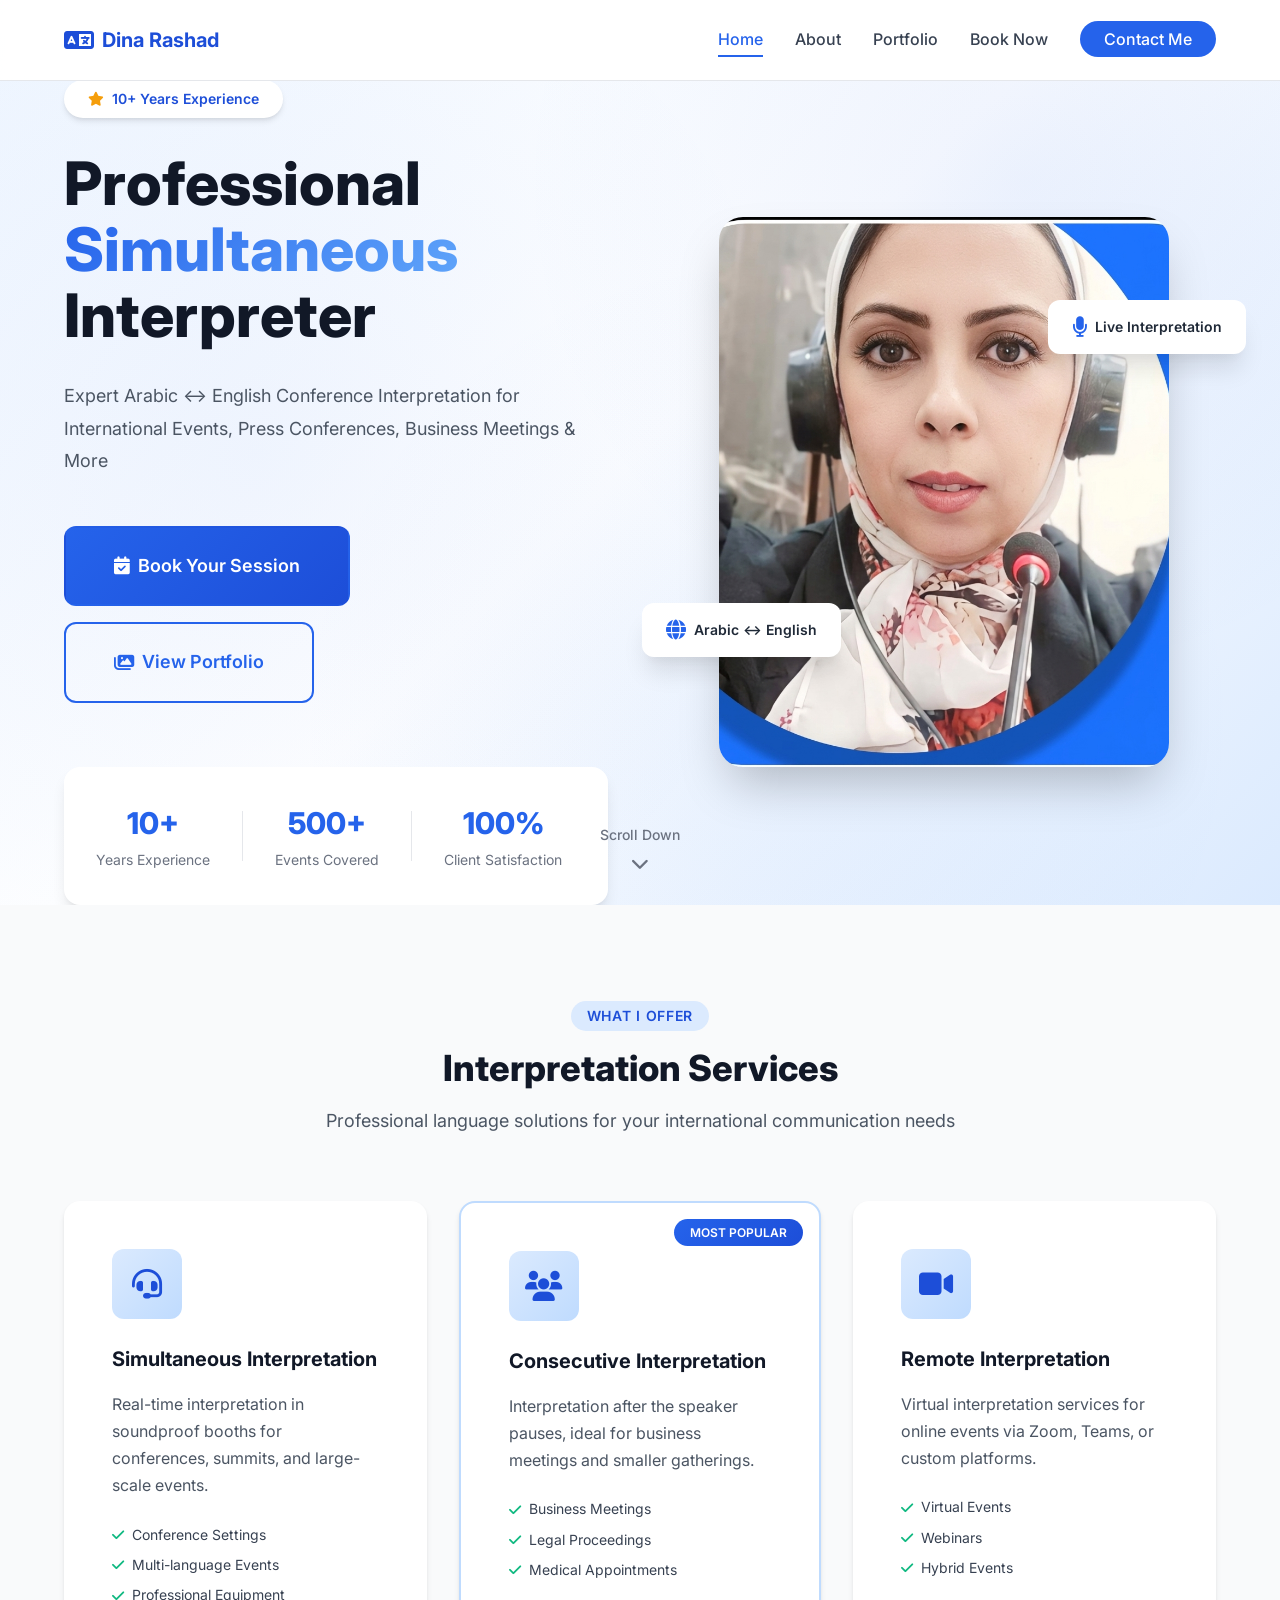
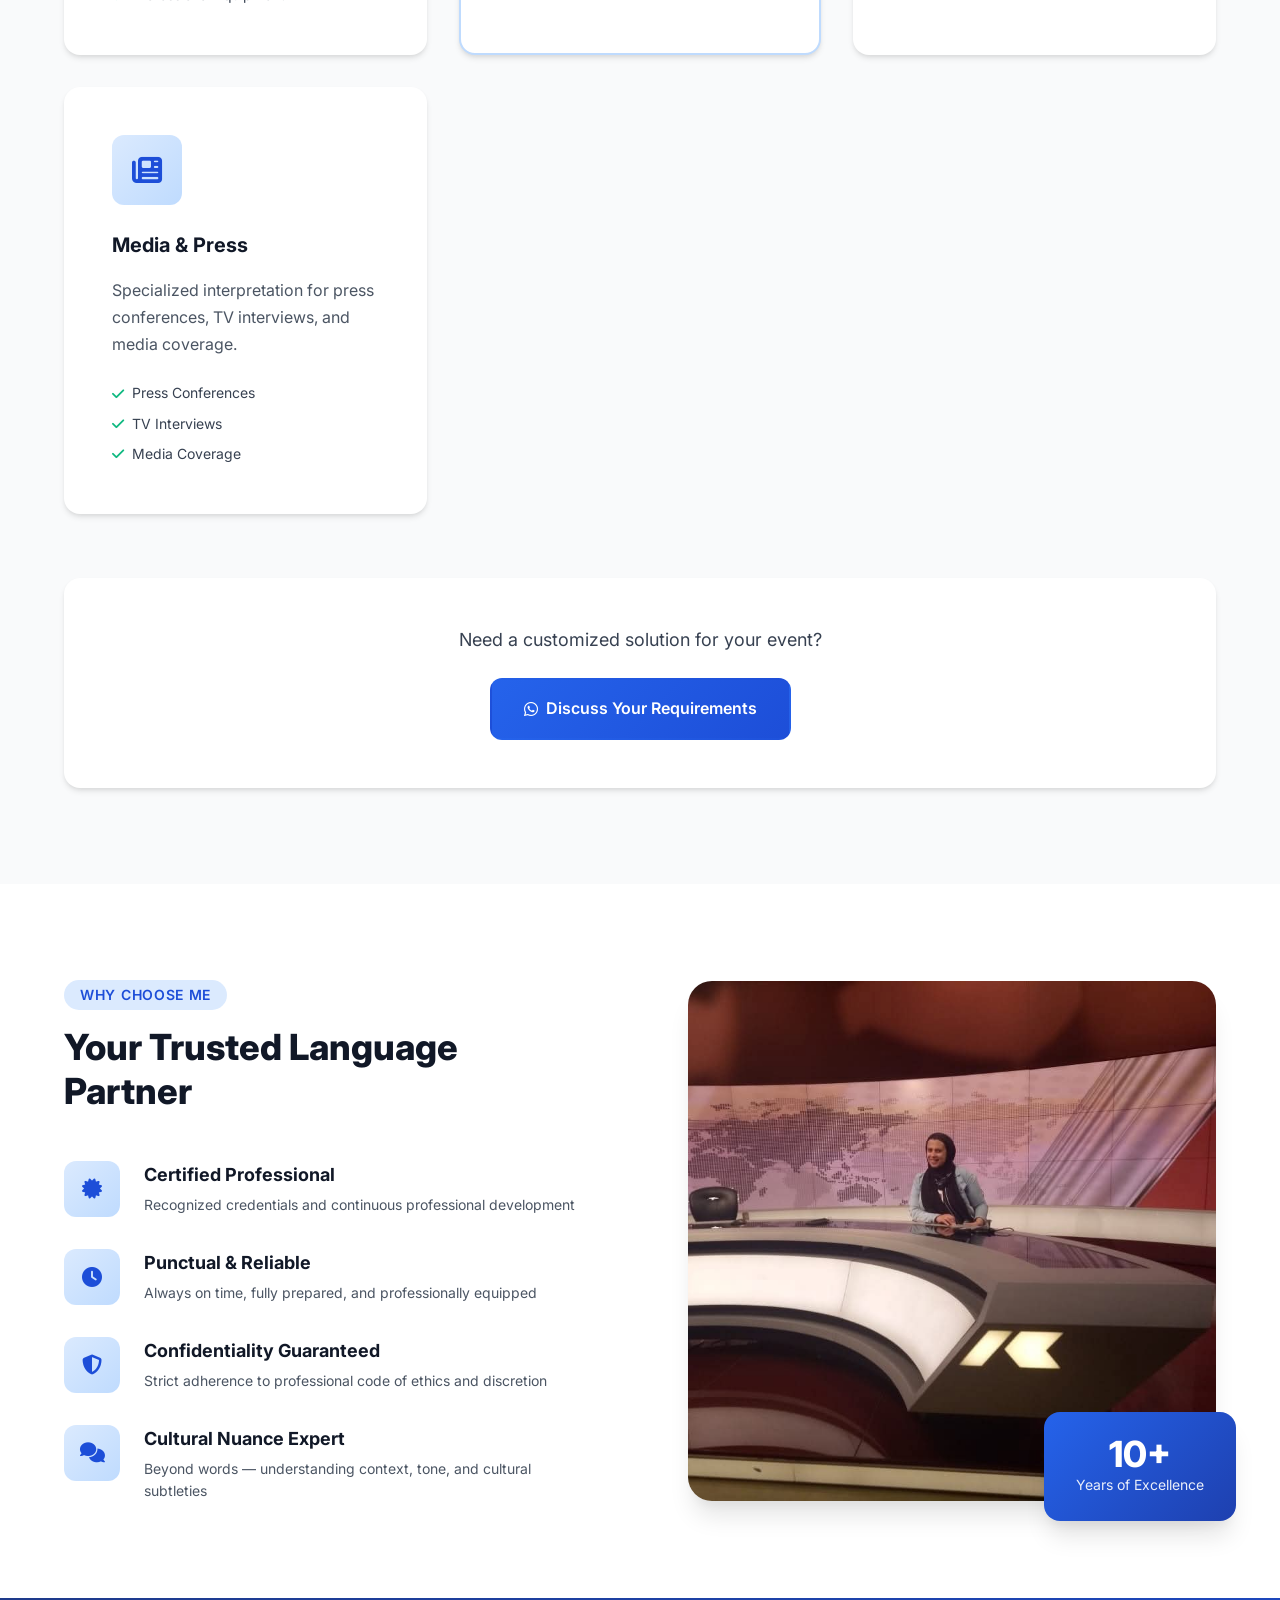
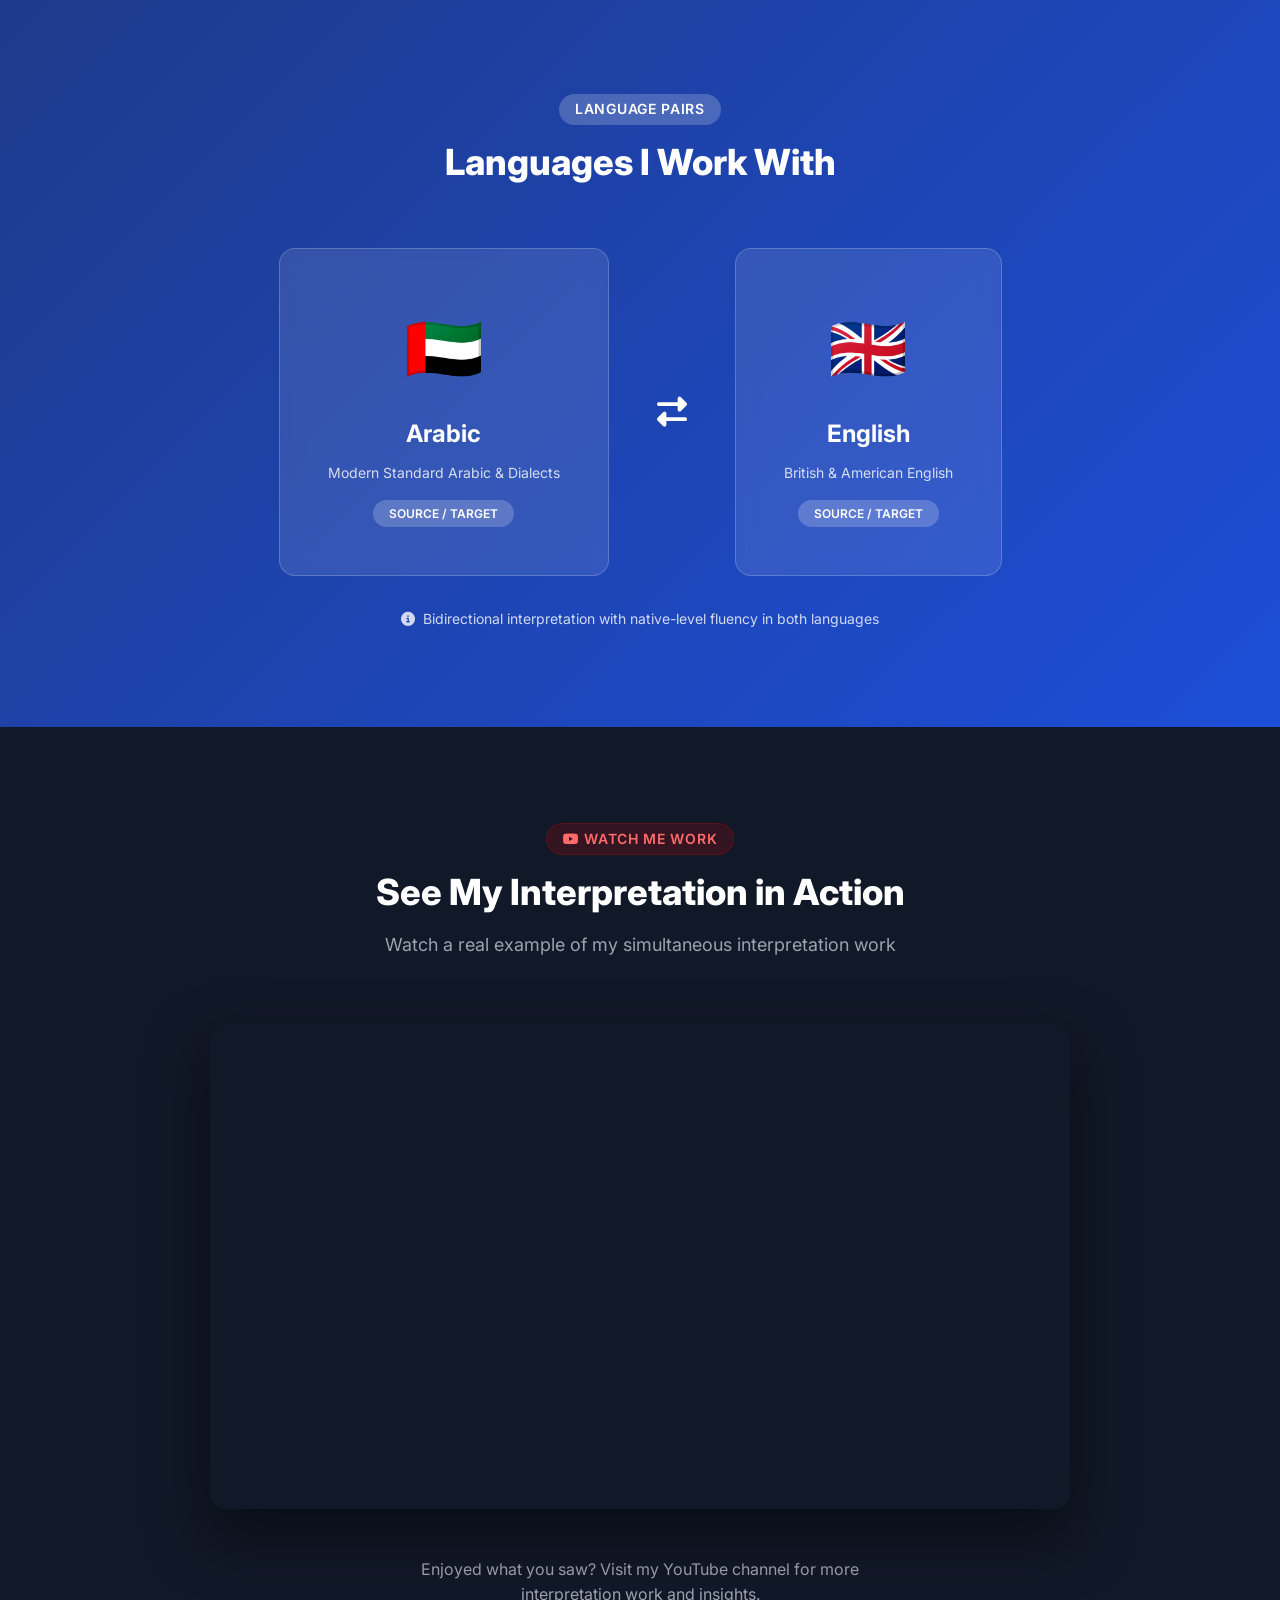
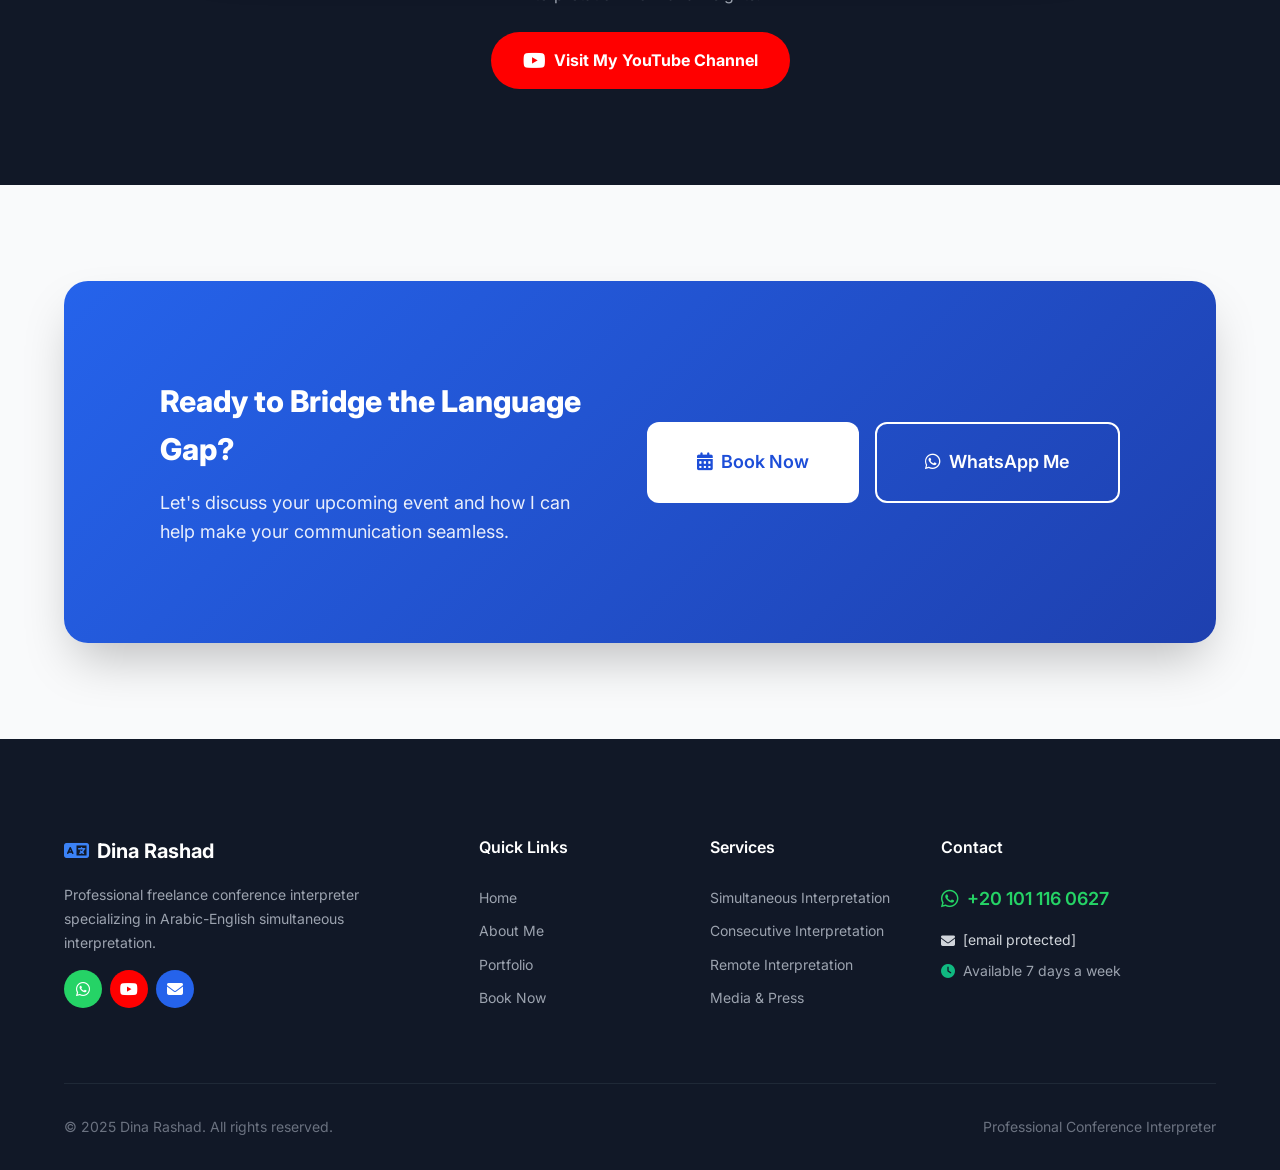
==== commit b89ba0fd: "Update index.html" ====
--- a/index.html
+++ b/index.html
@@ -15,9 +15,9 @@
     <link rel="preconnect" href="https://fonts.gstatic.com" crossorigin>
     <link href="https://fonts.googleapis.com/css2?family=Inter:wght@300;400;500;600;700;800&display=swap" rel="stylesheet">
     <link rel="stylesheet" href="https://cdnjs.cloudflare.com/ajax/libs/font-awesome/6.4.0/css/all.min.css">
-    <link rel="stylesheet" href="CSS/style.css">
-    <link rel="stylesheet" href="CSS/responsive.css">
-    <link rel="stylesheet" href="CSS/animations.css">
+    <link rel="stylesheet" href="CSS/style.css?v=2.1">
+    <link rel="stylesheet" href="CSS/responsive.css?v=2.1">
+    <link rel="stylesheet" href="CSS/animations.css?v=2.1">
     <style>
         .video-section { background: var(--gray-900); color: white; }
         .video-section .section-tag { background: rgba(255,0,0,0.15); color: #ff6b6b; border: 1px solid rgba(255,0,0,0.2); }
@@ -231,7 +231,7 @@
                     <div class="footer-social">
                         <a href="https://wa.me/201011160627" target="_blank" rel="noopener" aria-label="WhatsApp" class="social-icon whatsapp-social"><i class="fab fa-whatsapp"></i></a>
                         <a href="https://youtube.com/@dinarashadthelinguist421" target="_blank" rel="noopener" aria-label="YouTube" class="social-icon youtube-social"><i class="fab fa-youtube"></i></a>
-                        <a href="mailto:dinarashad9@gmail.com" aria-label="Email" class="social-icon email-social"><i class="fas fa-envelope"></i></a>
+                        <a href="/cdn-cgi/l/email-protection#27434e49465546544f46431e67404a464e4b0944484a" aria-label="Email" class="social-icon email-social"><i class="fas fa-envelope"></i></a>
                     </div>
                 </div>
                 <div class="footer-links">
@@ -256,7 +256,7 @@
                 <div class="footer-contact">
                     <h4>Contact</h4>
                     <a href="https://wa.me/201011160627" class="footer-whatsapp" target="_blank" rel="noopener"><i class="fab fa-whatsapp"></i><span>+20 101 116 0627</span></a>
-                    <a href="mailto:dinarashad9@gmail.com" style="display:flex;align-items:center;gap:8px;margin-top:8px;color:inherit;font-size:var(--font-size-sm);"><i class="fas fa-envelope"></i><span>dinarashad9@gmail.com</span></a>
+                    <a href="/cdn-cgi/l/email-protection#e4808d8a859685978c8580dda48389858d88ca878b89" style="display:flex;align-items:center;gap:8px;margin-top:8px;color:inherit;font-size:var(--font-size-sm);"><i class="fas fa-envelope"></i><span><span class="__cf_email__" data-cfemail="56323f38372437253e37326f16313b373f3a7835393b">[email&#160;protected]</span></span></a>
                     <p class="availability" style="margin-top:8px;"><i class="fas fa-clock"></i> Available 7 days a week</p>
                 </div>
             </div>
@@ -267,9 +267,4 @@
         </div>
     </footer>
 
-    <a href="https://wa.me/201011160627?text=Hi%20Dina%2C%20I'm%20interested%20in%20your%20interpretation%20services" class="whatsapp-float" target="_blank" rel="noopener" aria-label="Contact on WhatsApp"><i class="fab fa-whatsapp"></i></a>
-
-    <script src="Js/main.js"></script>
-    <script src="Js/pwa.js"></script>
-</body>
-</html>
+    <a href="https://wa.me/201011160627?text=Hi%20Dina%2C%20I'm%20interested%20in%20your%20interpretation%20services" class="whatsapp-float" target="_bl
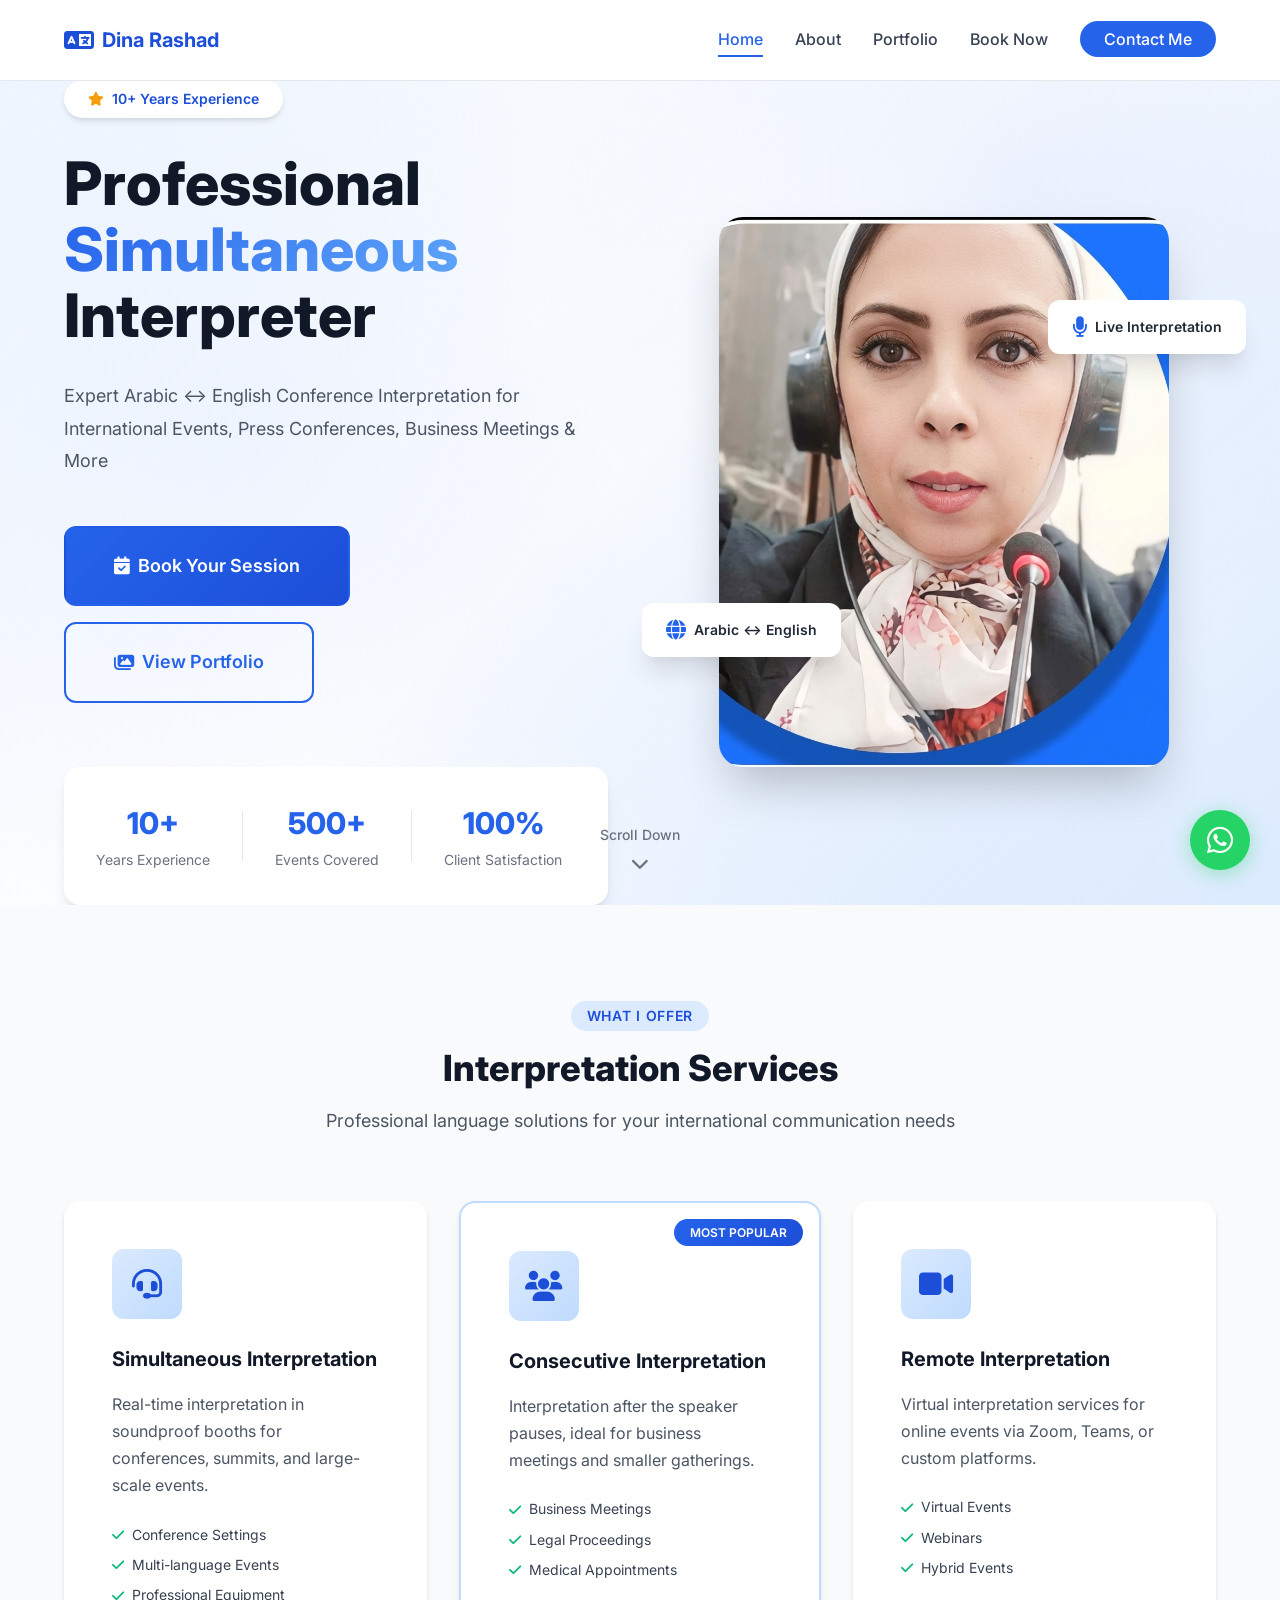
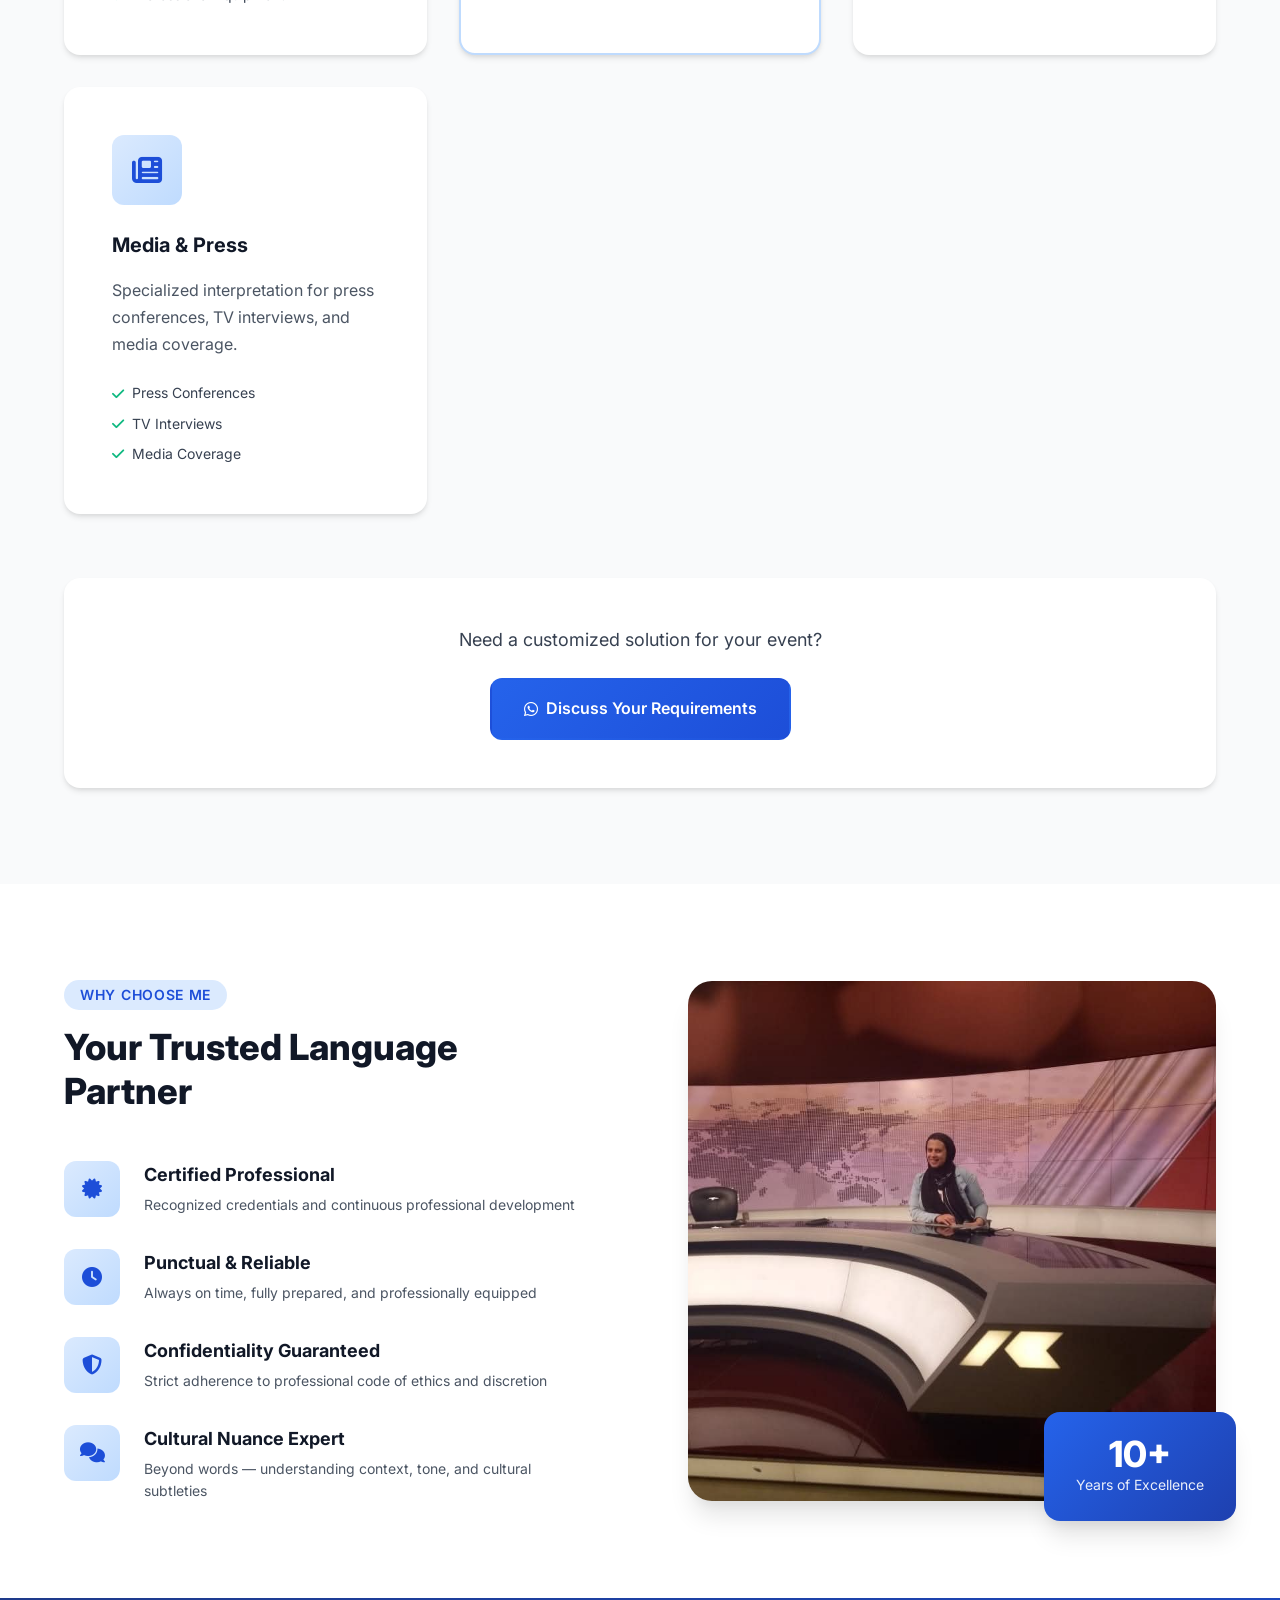
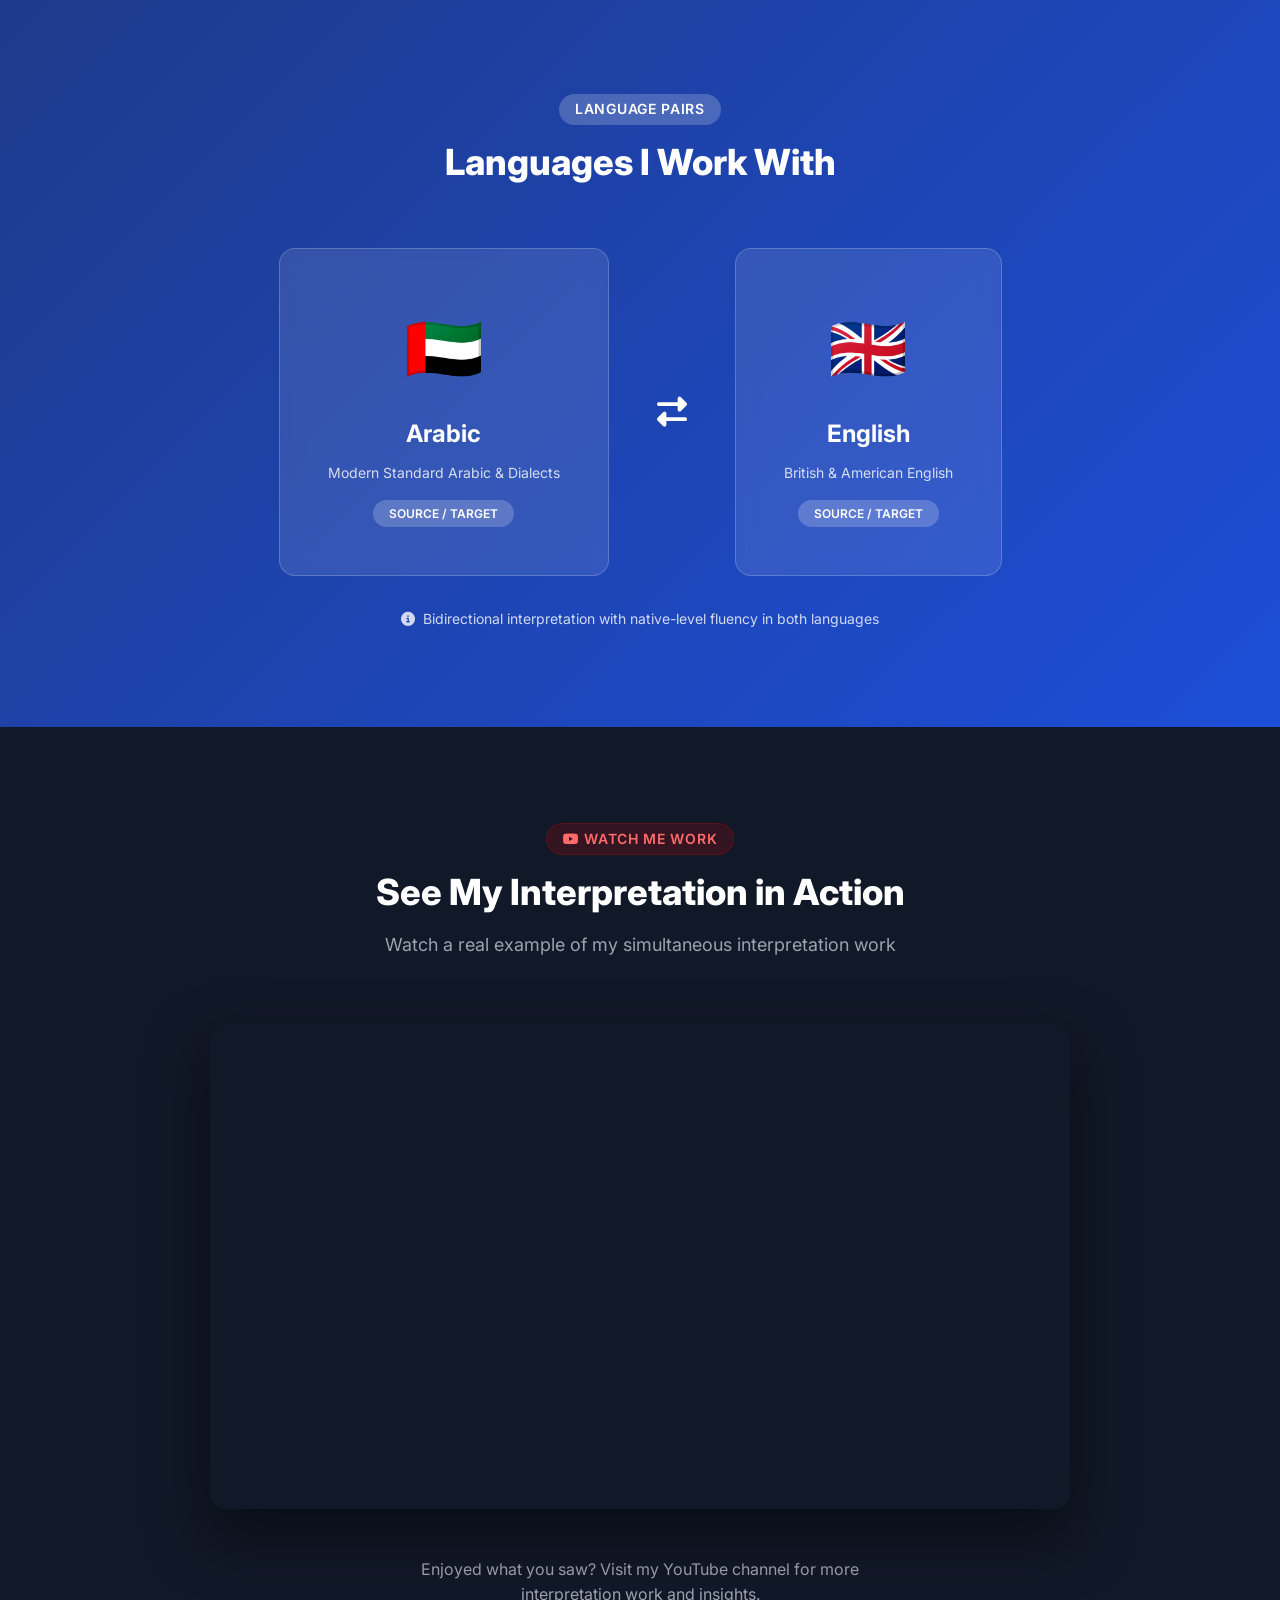
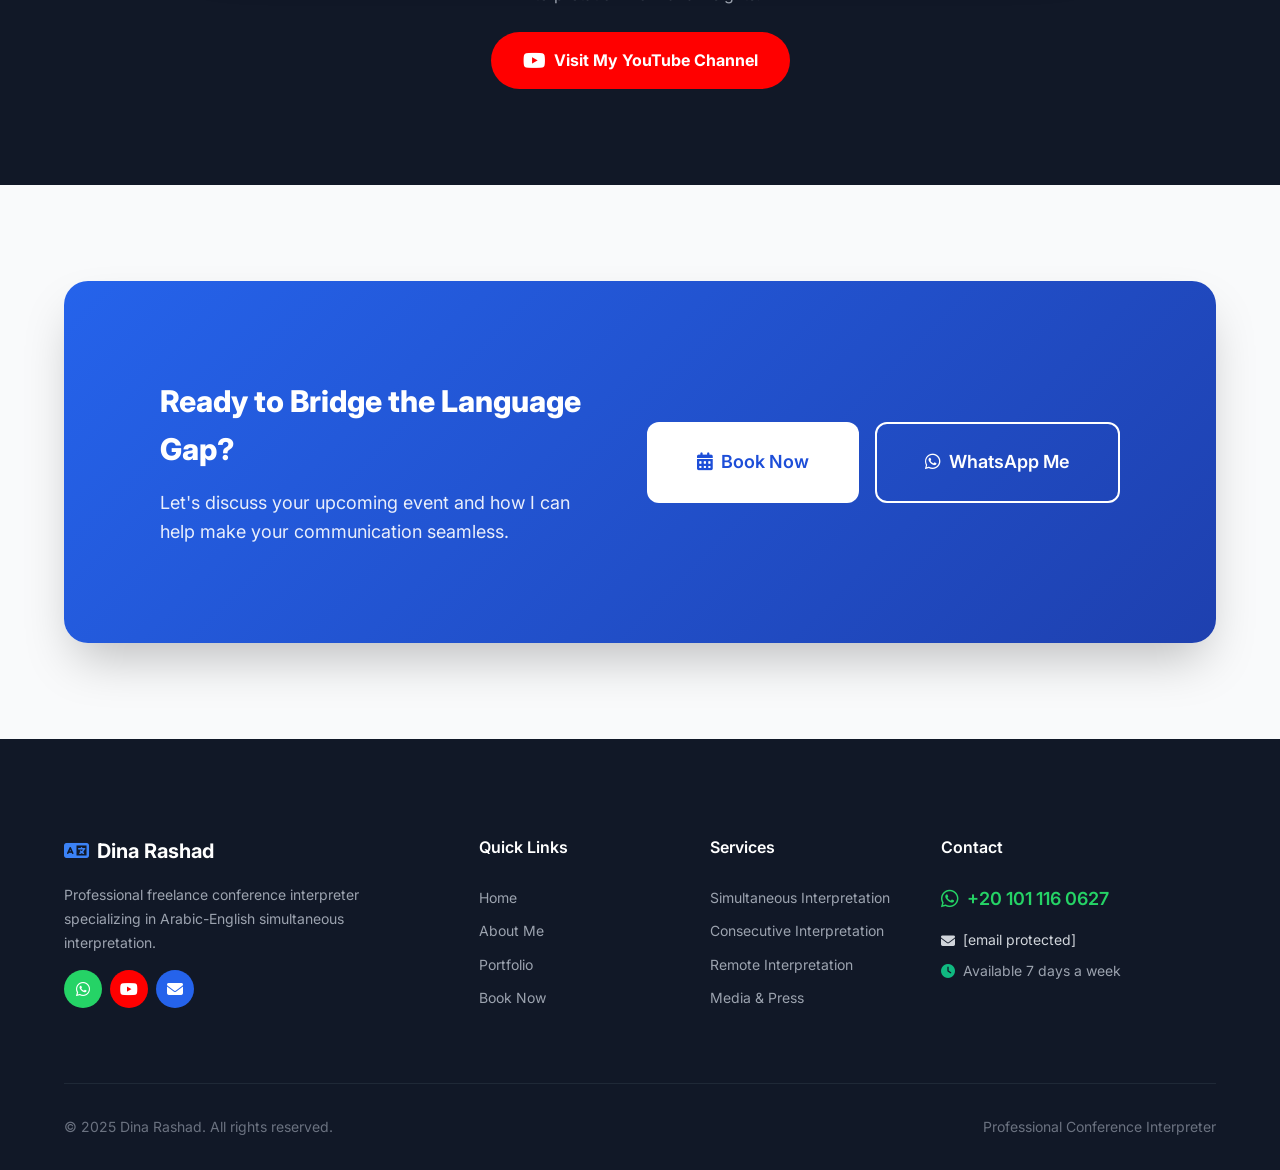
==== commit b5e61819: "Update index.html" ====
--- a/index.html
+++ b/index.html
@@ -15,9 +15,9 @@
     <link rel="preconnect" href="https://fonts.gstatic.com" crossorigin>
     <link href="https://fonts.googleapis.com/css2?family=Inter:wght@300;400;500;600;700;800&display=swap" rel="stylesheet">
     <link rel="stylesheet" href="https://cdnjs.cloudflare.com/ajax/libs/font-awesome/6.4.0/css/all.min.css">
-    <link rel="stylesheet" href="CSS/style.css?v=2.1">
-    <link rel="stylesheet" href="CSS/responsive.css?v=2.1">
-    <link rel="stylesheet" href="CSS/animations.css?v=2.1">
+    <link rel="stylesheet" href="CSS/style.css?v=2.0">
+    <link rel="stylesheet" href="CSS/responsive.css?v=2.0">
+    <link rel="stylesheet" href="CSS/animations.css?v=2.0">
     <style>
         .video-section { background: var(--gray-900); color: white; }
         .video-section .section-tag { background: rgba(255,0,0,0.15); color: #ff6b6b; border: 1px solid rgba(255,0,0,0.2); }
@@ -267,4 +267,9 @@
         </div>
     </footer>
 
-    <a href="https://wa.me/201011160627?text=Hi%20Dina%2C%20I'm%20interested%20in%20your%20interpretation%20services" class="whatsapp-float" target="_bl
+    <a href="https://wa.me/201011160627?text=Hi%20Dina%2C%20I'm%20interested%20in%20your%20interpretation%20services" class="whatsapp-float" target="_blanks" rel="noopener" aria-label="Contact on WhatsApp"><i class="fab fa-whatsapp"></i></a>
+
+    <script src="Js/main.js?v=2.1"></script>
+    <script src="Js/pwa.js?v=2.1"></script>
+</body>
+</html>
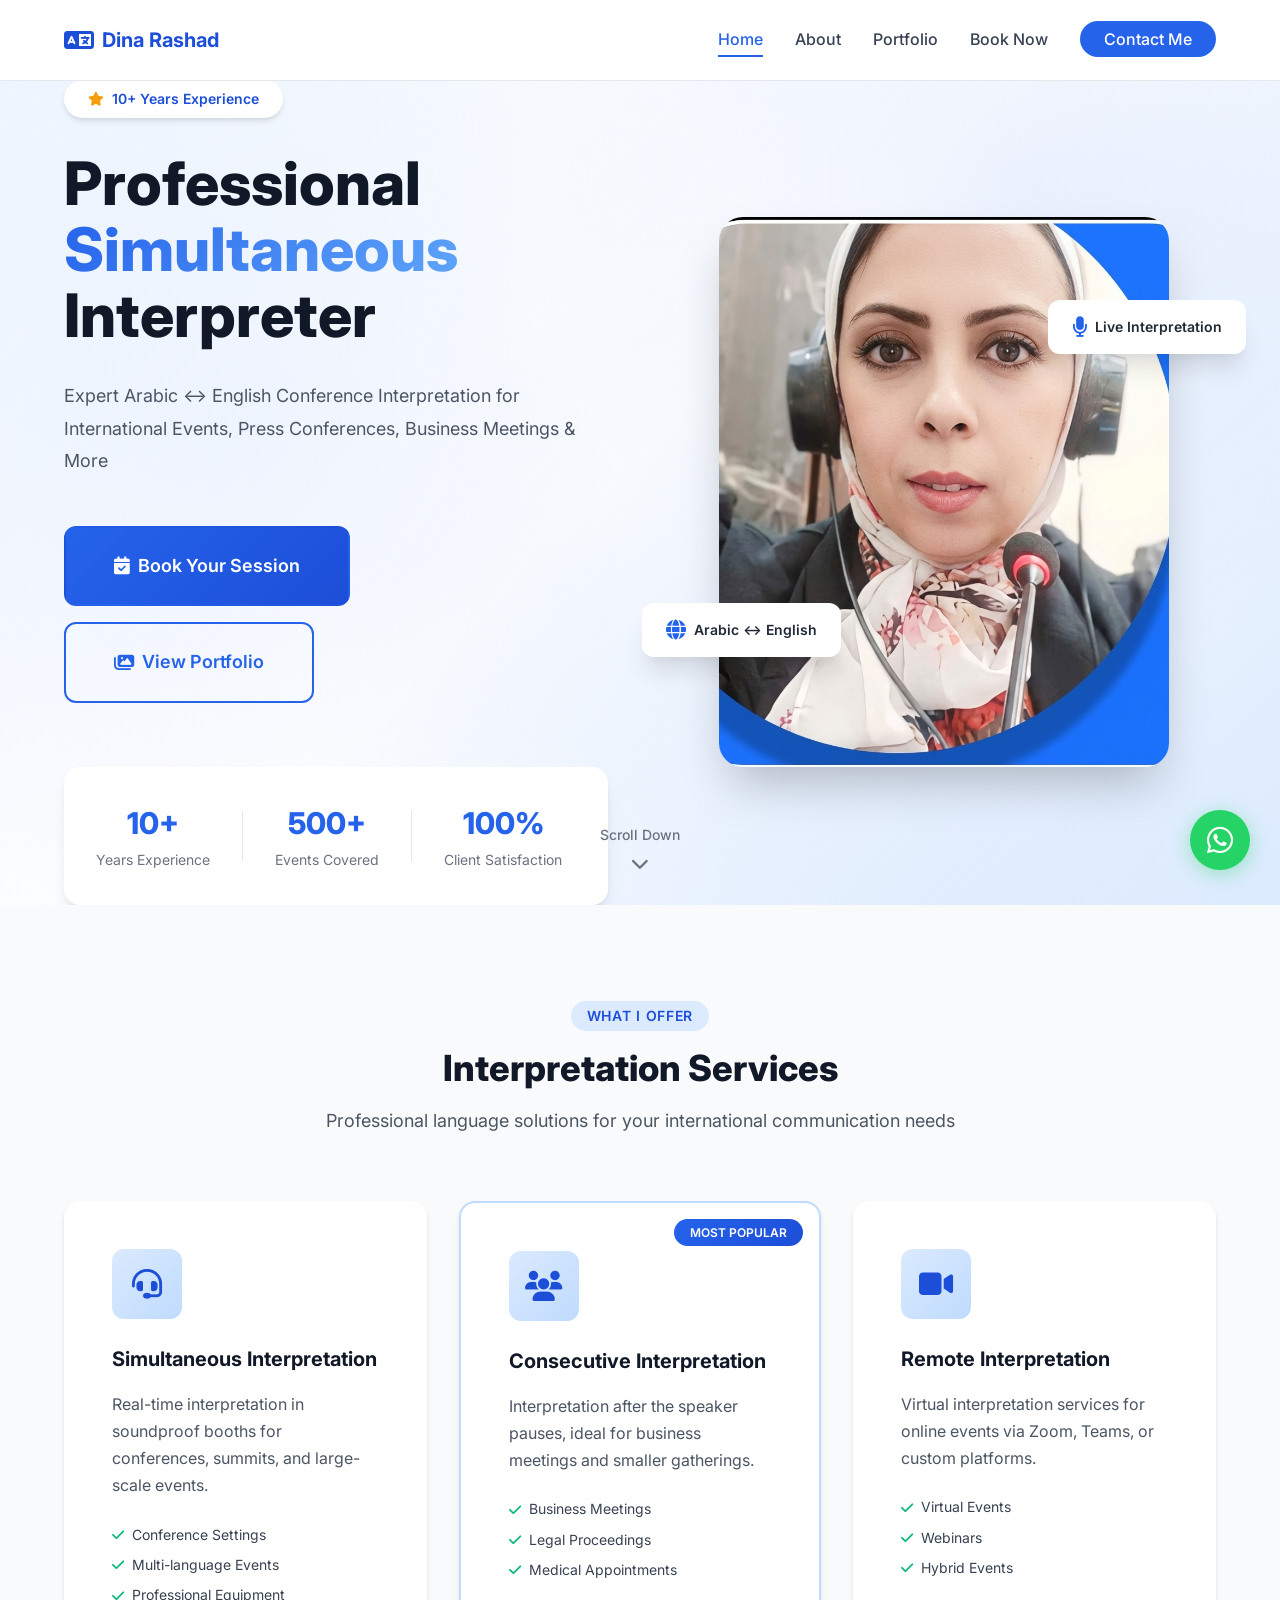
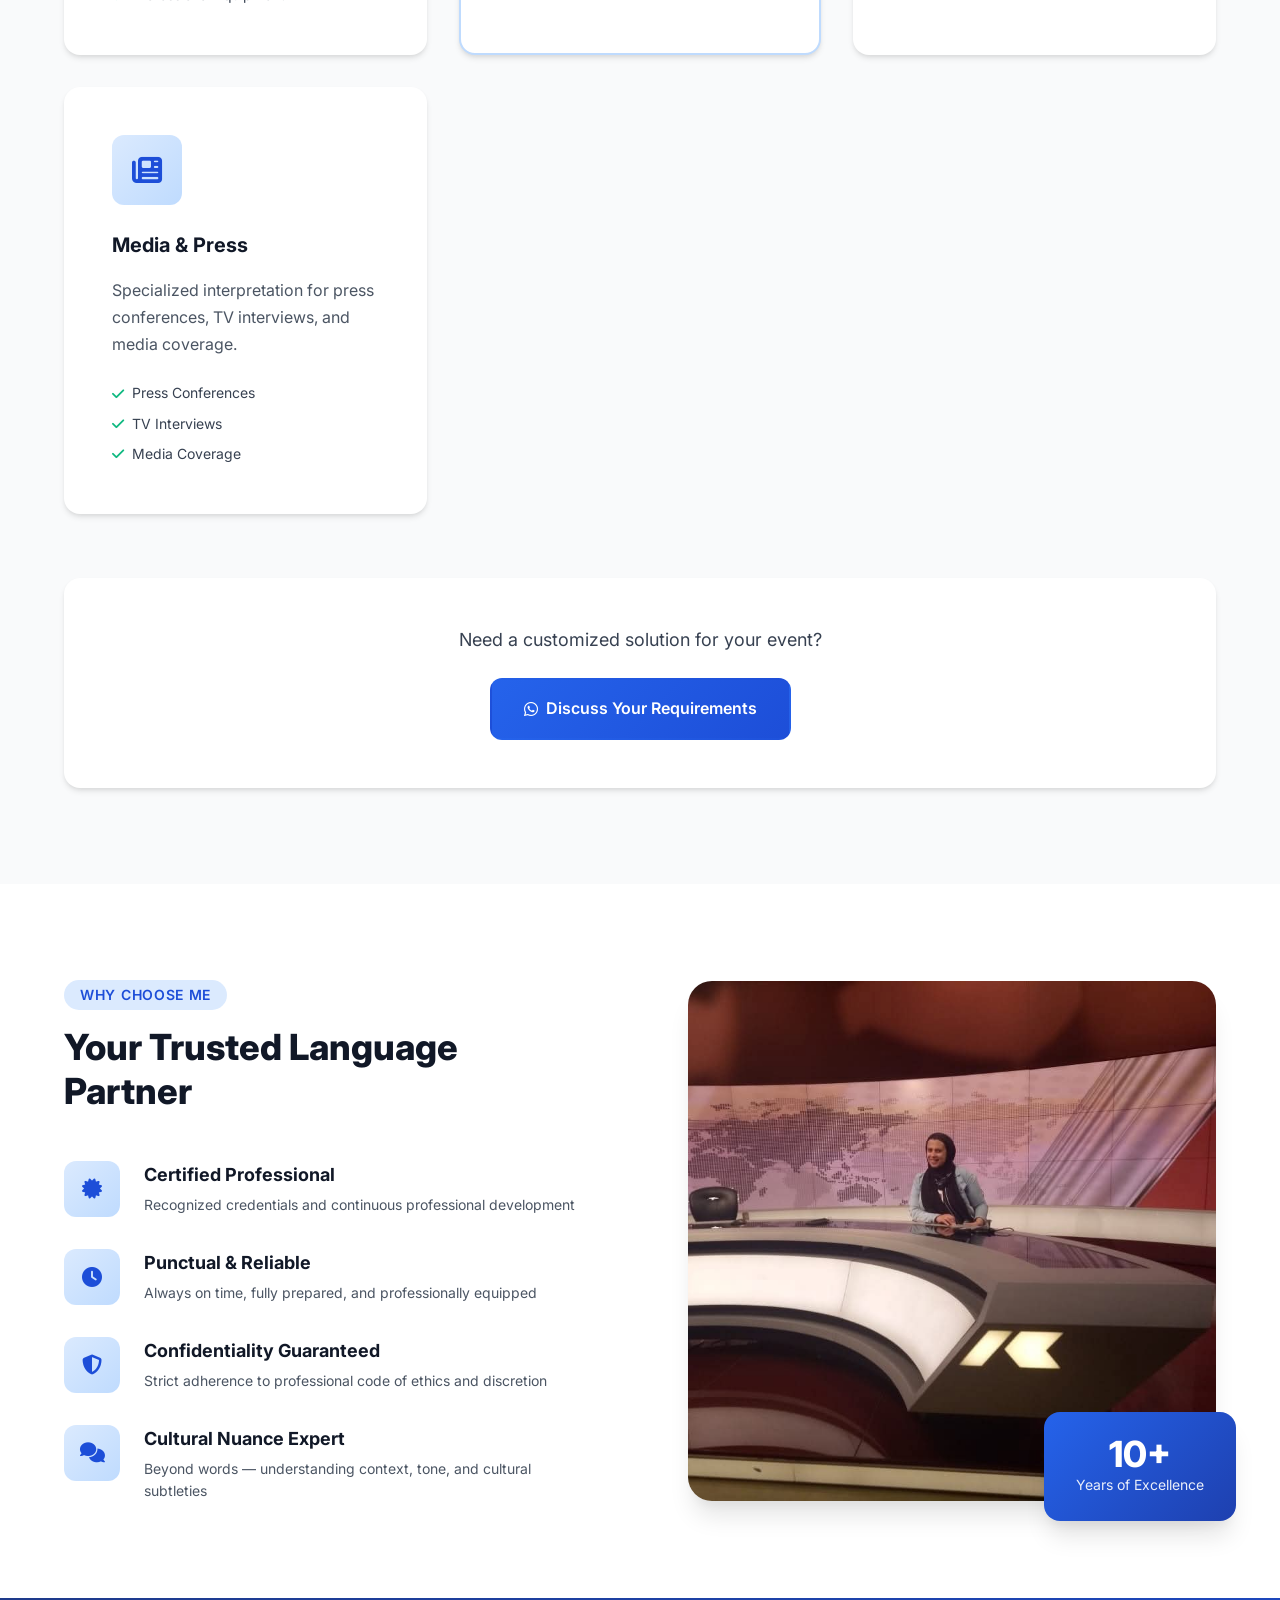
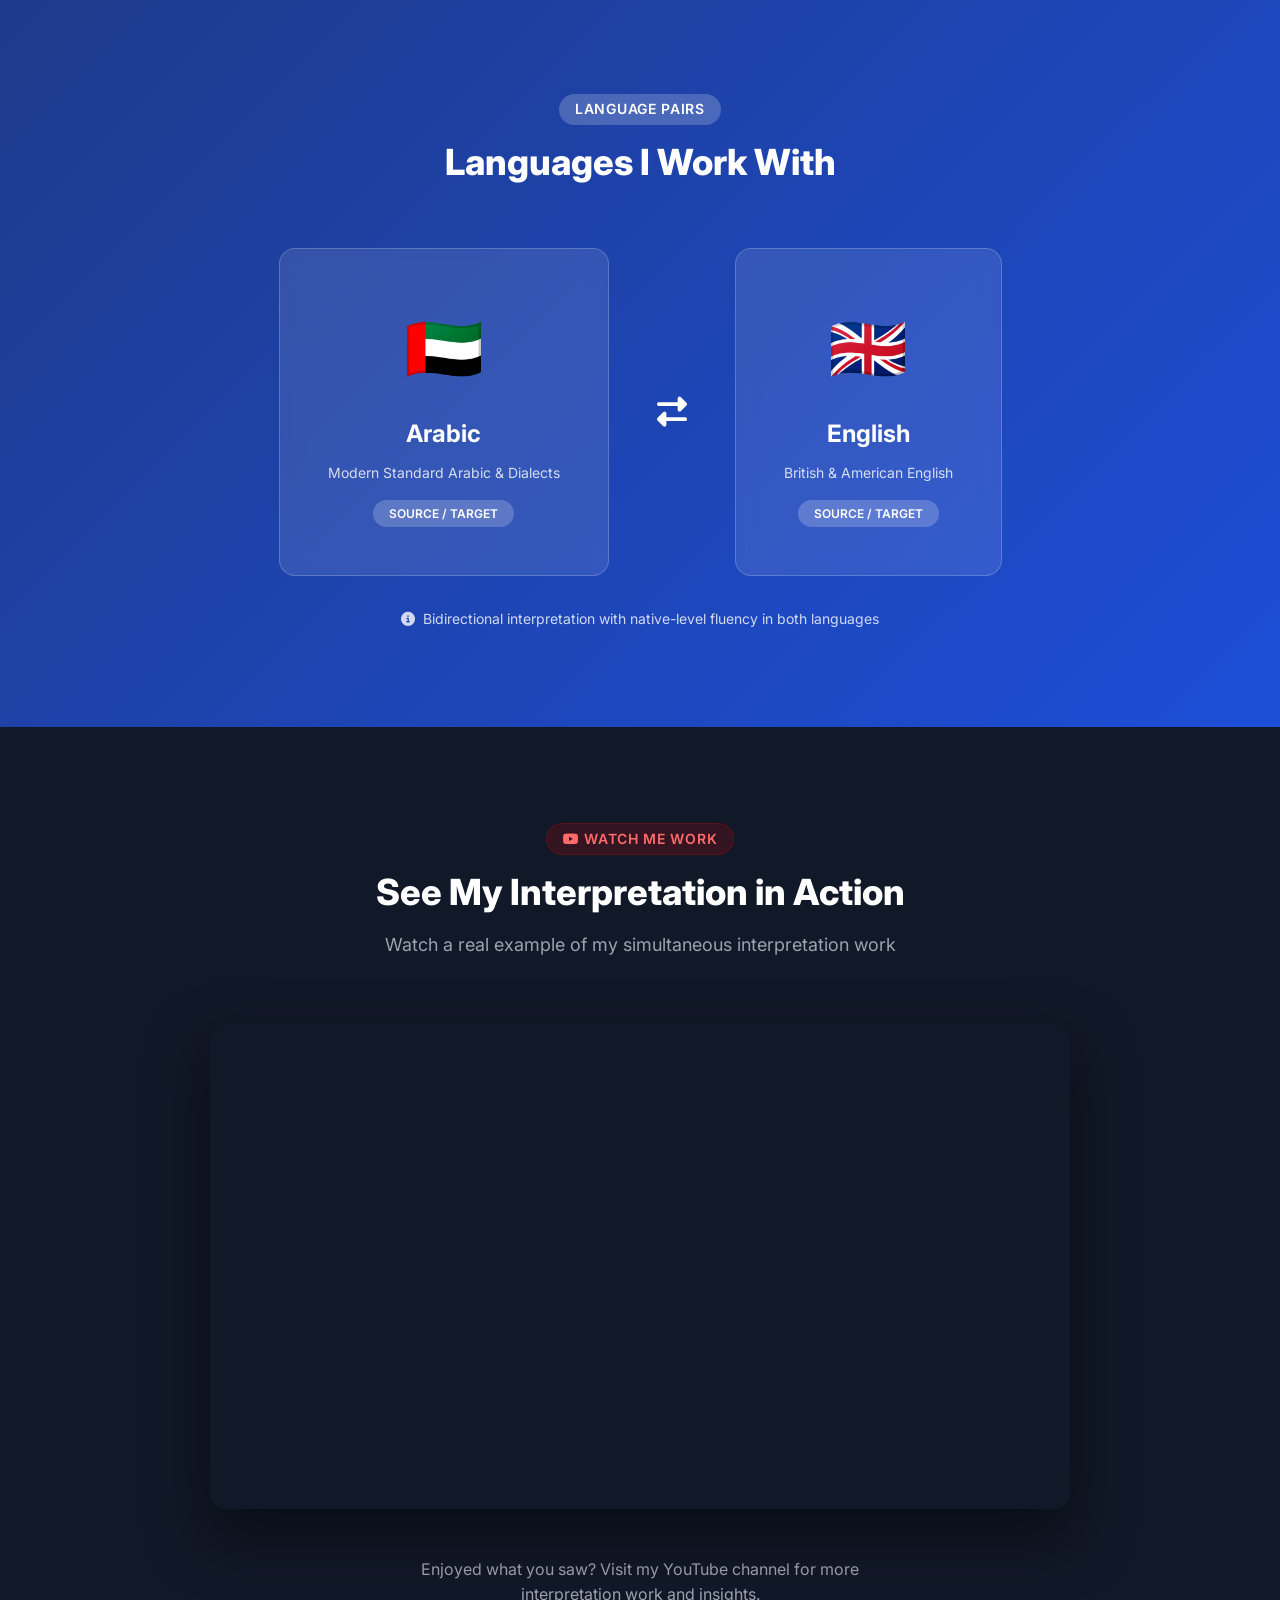
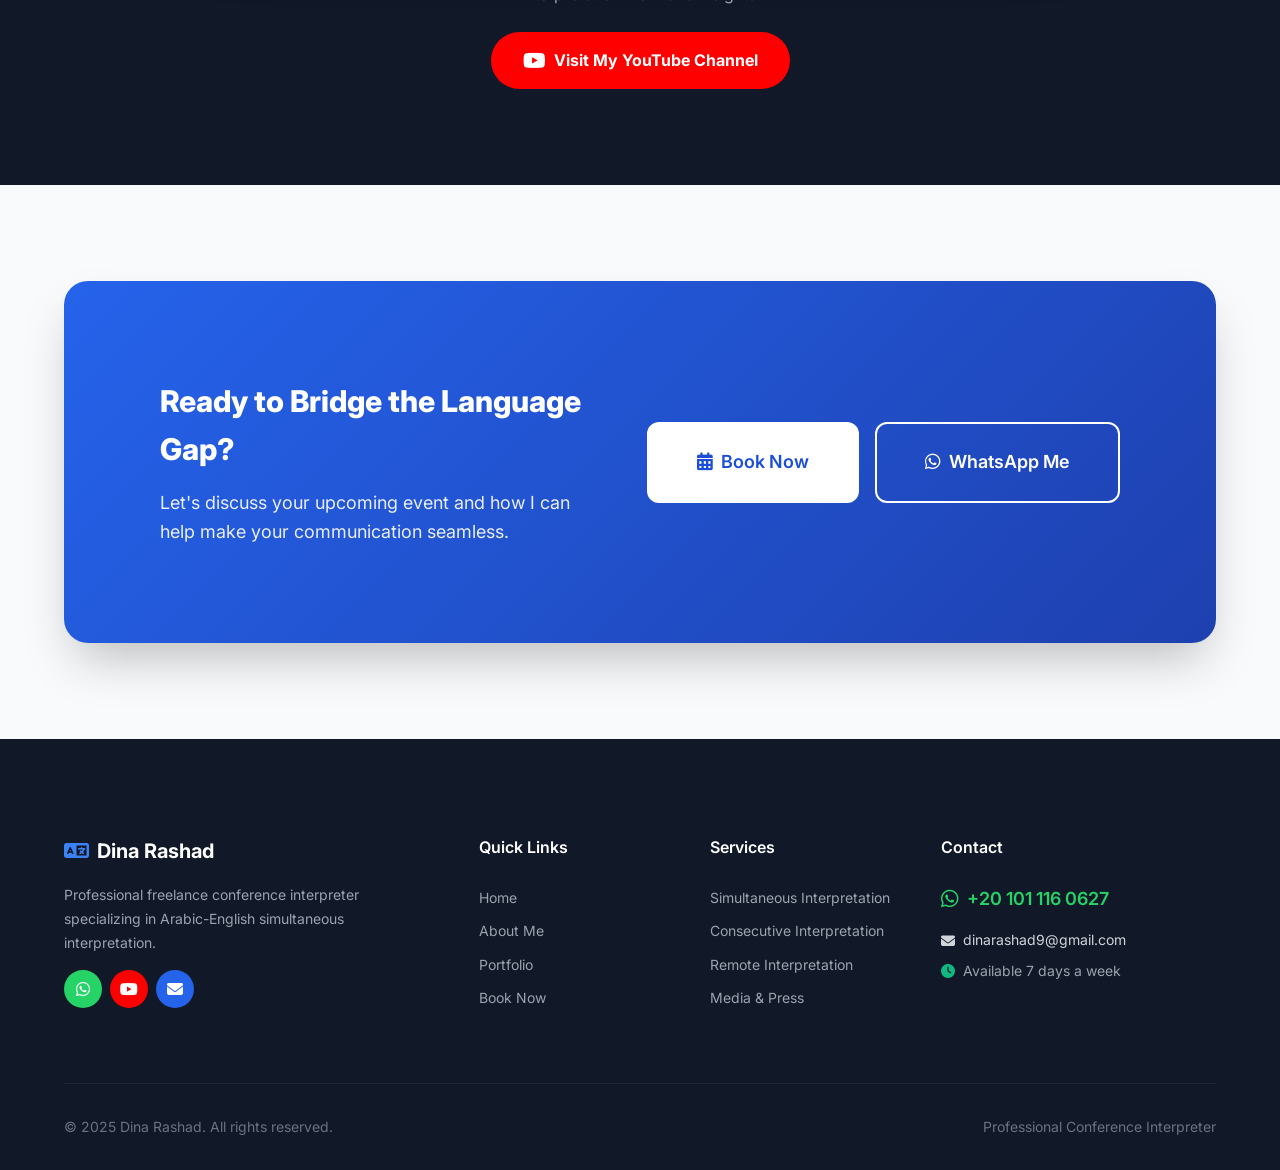
==== commit f42ade8b: "Update index.html" ====
--- a/index.html
+++ b/index.html
@@ -231,7 +231,7 @@
                     <div class="footer-social">
                         <a href="https://wa.me/201011160627" target="_blank" rel="noopener" aria-label="WhatsApp" class="social-icon whatsapp-social"><i class="fab fa-whatsapp"></i></a>
                         <a href="https://youtube.com/@dinarashadthelinguist421" target="_blank" rel="noopener" aria-label="YouTube" class="social-icon youtube-social"><i class="fab fa-youtube"></i></a>
-                        <a href="/cdn-cgi/l/email-protection#27434e49465546544f46431e67404a464e4b0944484a" aria-label="Email" class="social-icon email-social"><i class="fas fa-envelope"></i></a>
+                        <a href="mailto:dinarashad9@gmail.com" aria-label="Email" class="social-icon email-social"><i class="fas fa-envelope"></i></a>
                     </div>
                 </div>
                 <div class="footer-links">
@@ -256,7 +256,7 @@
                 <div class="footer-contact">
                     <h4>Contact</h4>
                     <a href="https://wa.me/201011160627" class="footer-whatsapp" target="_blank" rel="noopener"><i class="fab fa-whatsapp"></i><span>+20 101 116 0627</span></a>
-                    <a href="/cdn-cgi/l/email-protection#e4808d8a859685978c8580dda48389858d88ca878b89" style="display:flex;align-items:center;gap:8px;margin-top:8px;color:inherit;font-size:var(--font-size-sm);"><i class="fas fa-envelope"></i><span><span class="__cf_email__" data-cfemail="56323f38372437253e37326f16313b373f3a7835393b">[email&#160;protected]</span></span></a>
+                    <a href="mailto:dinarashad9@gmail.com" style="display:flex;align-items:center;gap:8px;margin-top:8px;color:inherit;font-size:var(--font-size-sm);"><i class="fas fa-envelope"></i><span>dinarashad9@gmail.com</span></a>
                     <p class="availability" style="margin-top:8px;"><i class="fas fa-clock"></i> Available 7 days a week</p>
                 </div>
             </div>
